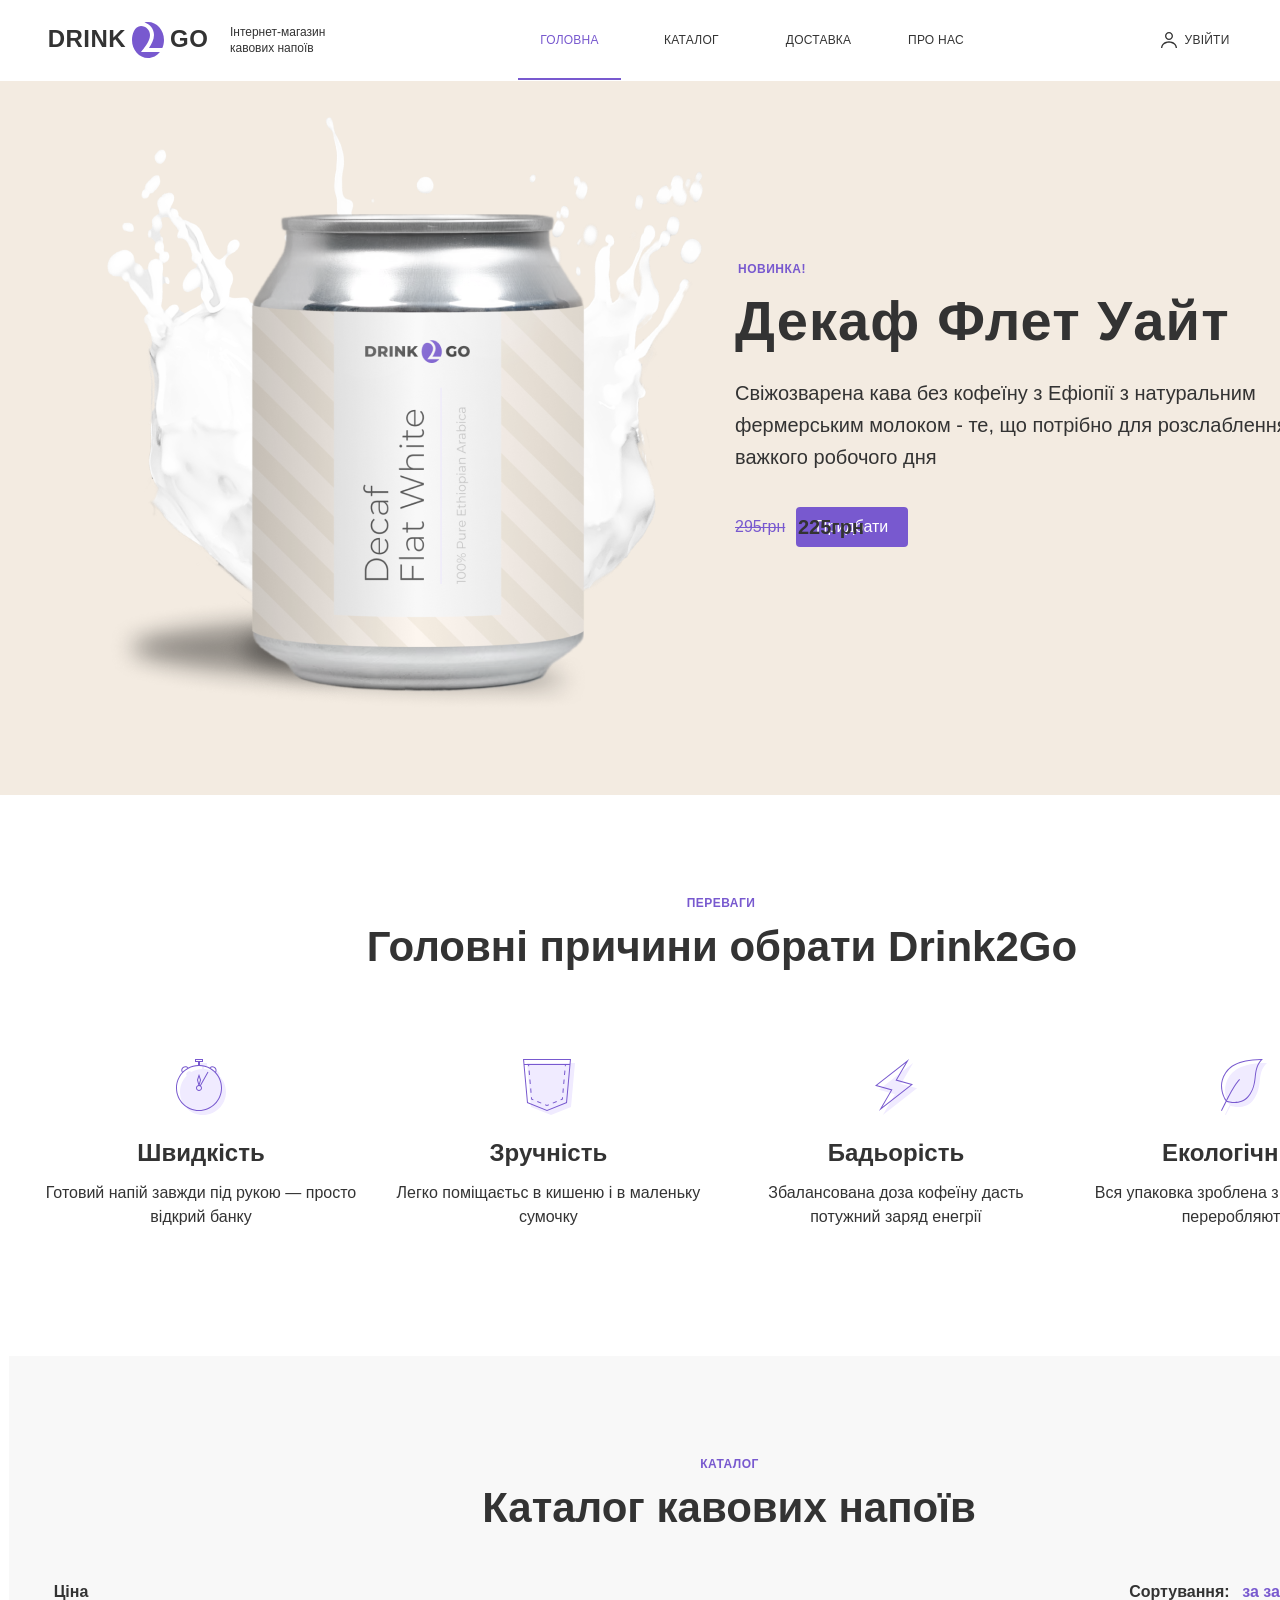
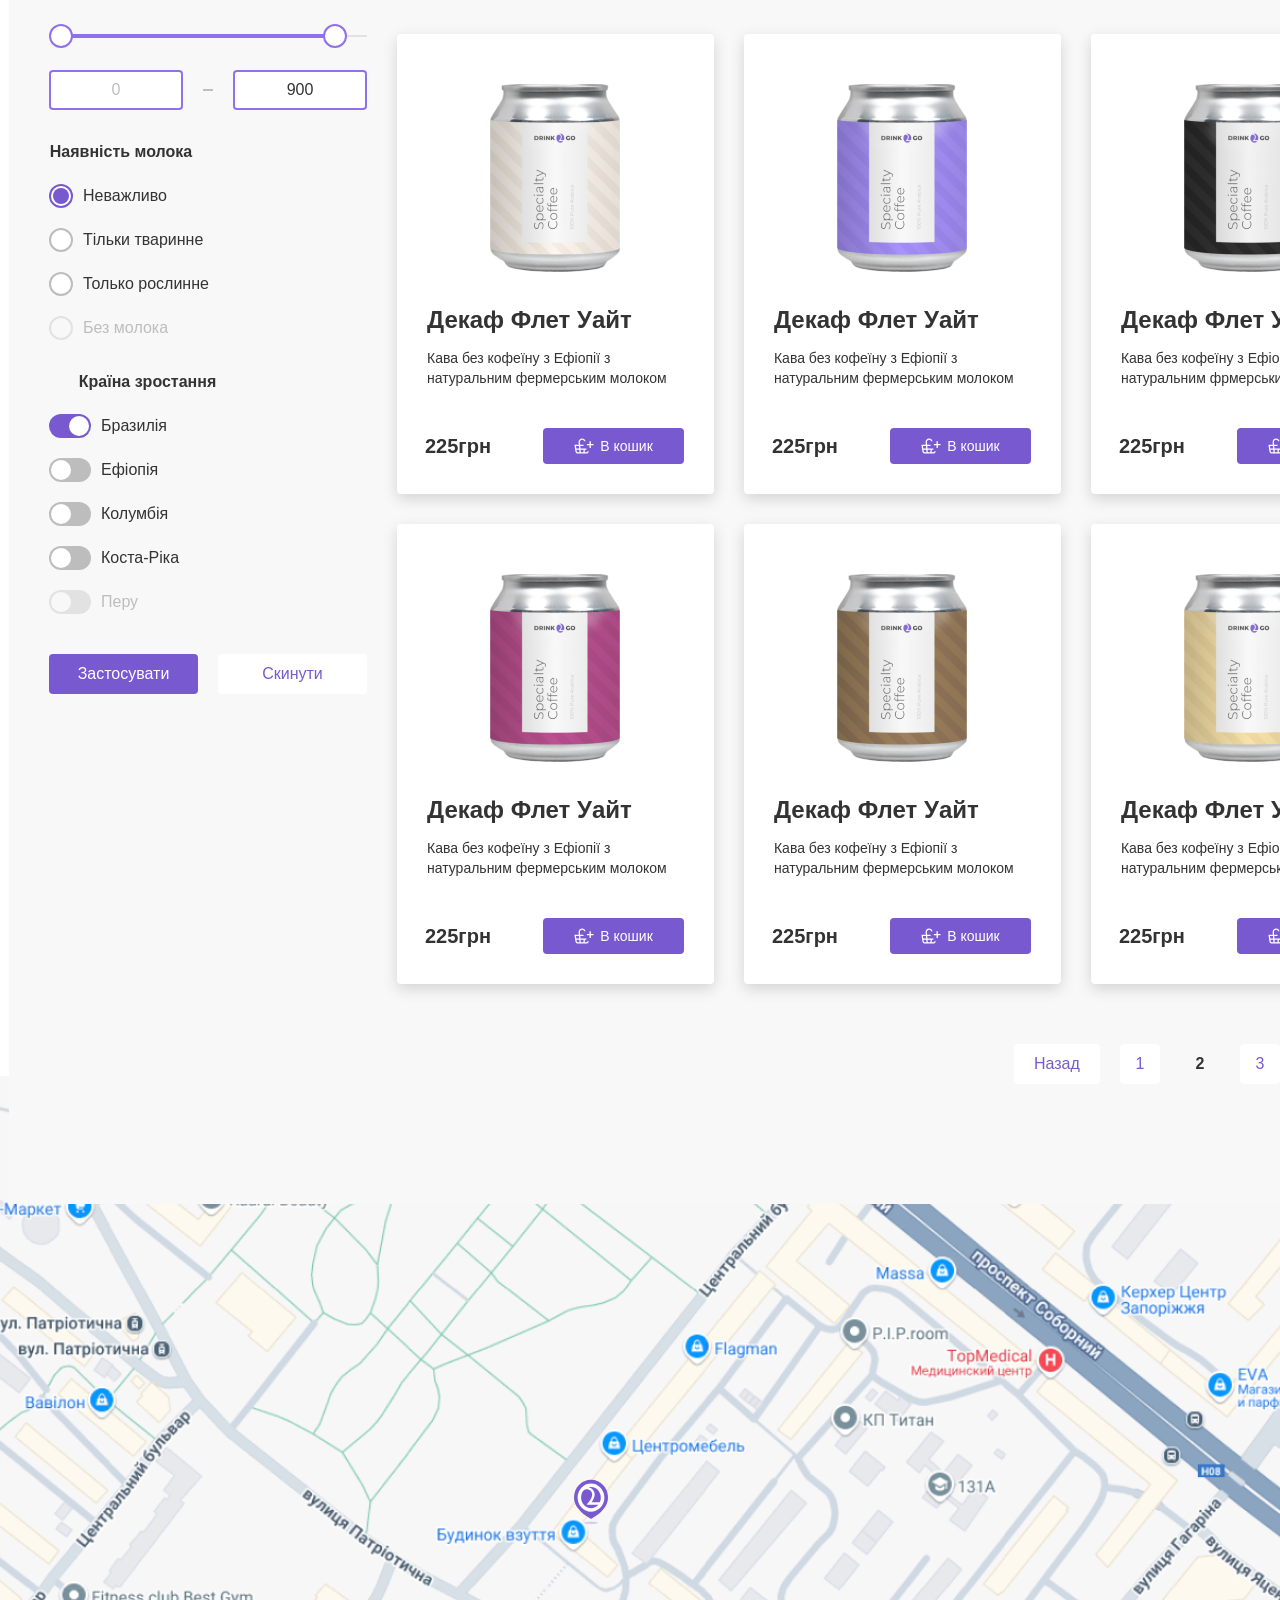
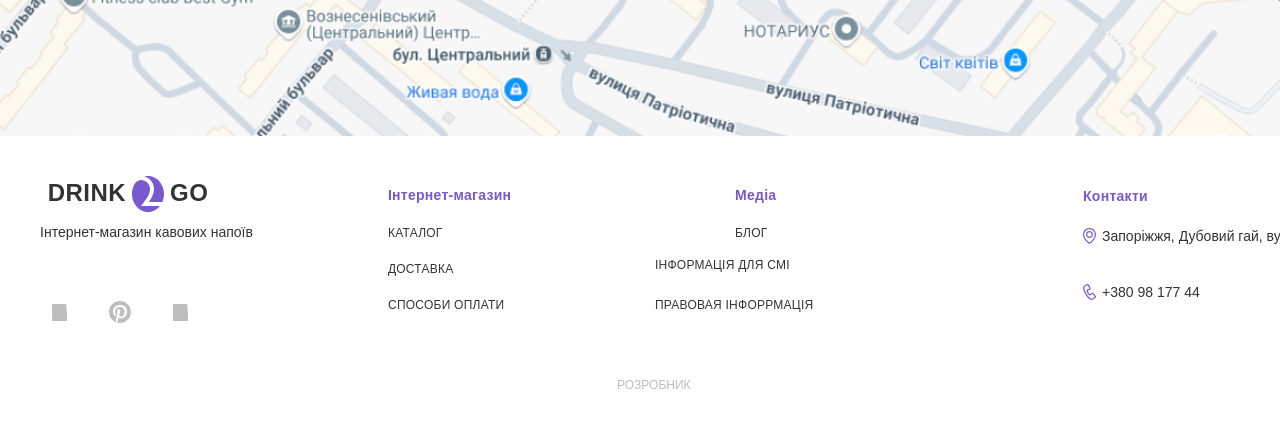
==== assets/index.html @ 8a7d4625 "innit commit" ====
<!DOCTYPE html>
<html lang="en">
  <head>
    <meta charset="UTF-8" />
    <meta http-equiv="X-UA-Compatible" content="IE=edge" />
    <meta name="viewport" content="width=device-width, initial-scale=1.0" />
    <meta name="description" content="Інтернет-магазин кавових напоїв Drink2Go: найкраща кава з доставкою по Україні." />
    <meta name="keywords" content="кава, інтернет-магазин, Drink2Go, напої, декаф, доставка кави" />
    <meta name="author" content="Drink2Go" />
    <title>Drink2Go – Інтернет-магазин кавових напоїв</title>
    <link rel="stylesheet" href="./css/style.css" />
    <script src="./js/index.js" defer></script>
  </head>
<body>
  <div class="desktop-1440-px">
    <div class="footer">
      <div class="div">РОЗРОБНИК</div>
      <div class="phone">
        <div class="_7-999-999-99-99">+380 98 177 44</div>
        <img class="icons-logo-phone" src="./img/icons-logo-phone0.svg" />
      </div>
      <div class="address">
        <div class="_5">Запоріжжя, Дубовий гай, вулиця Глісерна, 1 .</div>
        <img class="icons-logo-address" src="./img/icons-logo-address0.svg" />
      </div>
      <div class="text-heading-4">
        <div class="div2">Контакти</div>
      </div>
      <div class="navigation-footer-link">
        <div class="div3">Блог</div>
      </div>
      <div class="text-heading-42">
        <div class="div2">Медіа</div>
      </div>
      <div class="div4">
        <div class="div3">Каталог</div>
      </div>
      <div class="navigation-footer-link2">
        <div class="div3">Доставка</div>
      </div>
      <div class="navigation-footer-link3"></div>
      <div class="navigation-footer-link4"></div>
      <div class="text-heading-43">
        <div class="div2">Інтернет-магазин</div>
      </div>
      <div class="buttons-social">
        <div class="icons-logo-ok"></div>
      </div>
      <div class="buttons-social2">
        <img class="icons-logo-pinterest" src="./img/icons-logo-pinterest0.svg" />
      </div>
      <div class="buttons-social3">
        <div class="icons-logo-vk"></div>
      </div>
      <div class="div5">Інтернет-магазин кавових напоїв</div>
      <div class="icons-logo-logo-drink-2-go">
        <div class="go">go</div>
        <img class="_2" src="./img/_20.svg" />
        <div class="drink">Drink</div>
      </div>
    </div>
    <div class="map">
      <img class="map-bg" src="./img/map-bg0.png" />
      <img class="icons-logo-map-pin" src="./img/icons-logo-map-pin0.svg" />
    </div>
    <img class="image-1" src="./img/image-10.png" />
    <div class="slider">
      <div class="rectangle-20"></div>
      <div class="text-badge">
        <div class="div6">Новинка!</div>
      </div>
      <div class="text-slider-heading">
        <div class="div7">Декаф Флет Уайт</div>
      </div>
      <div class="text-slider-description">
        <div class="div8">
          Свіжозварена кава без кофеїну з Ефіопії з натуральним фермерським
          молоком - те, що потрібно для розслаблення після важкого робочого дня
        </div>
      </div>
      <div class="images-slider-image-flat-white">
        <img class="flat-white-img" src="./img/flat-white-img0.png" />
      </div>
    </div>
    <div class="buttons-slider-button">
      <div class="div9">Придбати</div>
    </div>
    <div class="text-price">
      <div class="_225">225грн</div>
    </div>
    <div class="text-slider-old-price">
      <div class="_295">295грн</div>
    </div>
    <div class="header">
      <div class="bg"></div>
      <div class="navigation-basket">
        <img class="union" src="./img/union0.svg" />
        <div class="div3">КОШИК</div>
      </div>
      <div class="navigation-account">
        <img class="user" src="./img/user0.svg" />
        <div class="div3">УВІЙТИ</div>
      </div>
      <div class="navigation-nav-links">
        <div class="div3">ПРО нас</div>
      </div>
      <div class="navigation-nav-links2">
        <div class="div3">Доставка</div>
      </div>
      <div class="navigation-nav-links3">
        <div class="div3">Каталог</div>
      </div>
      <div class="navigation-nav-links4">
        <div class="div10">ГОЛОВНА</div>
        <div class="rectangle-130"></div>
      </div>
      <div class="div11">
        Інтернет-магазин
        <br />
        кавових напоїв
      </div>
      <div class="icons-logo-logo-drink-2-go2">
        <div class="go">go</div>
        <img class="_22" src="./img/_21.svg" />
        <div class="drink">Drink</div>
      </div>
    </div>
    <div class="catalog">
      <div class="bg2"></div>
      <div class="filter-sort-pagination">
        <div class="buttons-secondary-button">
          <div class="div12">Назад</div>
        </div>
        <div class="buttons-page-button">
          <div class="_1">1</div>
        </div>
        <div class="buttons-page-button2">
          <div class="_23">2</div>
        </div>
        <div class="buttons-page-button">
          <div class="_3">3</div>
        </div>
        <div class="buttons-secondary-button">
          <div class="div12">Вперед</div>
        </div>
      </div>
      <div class="cards-list">
        <div class="card">
          <div class="card-bg"></div>
          <div class="text-price2">
            <div class="_225">225грн</div>
          </div>
          <div class="buttons-add-to-cart-button">
            <img class="union2" src="./img/union1.svg" />
            <div class="div13">В кошик</div>
          </div>
          <div class="div14">
            Кава без кофеїну з Ефіопії з натуральним фермерським молоком
          </div>
          <div class="text-heading-3">
            <div class="div15">Декаф Флет Уайт</div>
          </div>
          <div class="images-item-photo">
            <img class="coffee-can-6" src="./img/coffee-can-60.png" />
          </div>
        </div>
        <div class="card2">
          <div class="card-bg"></div>
          <div class="text-price2">
            <div class="_225">225грн</div>
          </div>
          <div class="buttons-add-to-cart-button">
            <img class="union3" src="./img/union2.svg" />
            <div class="div13">В кошик</div>
          </div>
          <div class="div14">
            Кава без кофеїну з Ефіопії з натуральним фермерським молоком
          </div>
          <div class="text-heading-3">
            <div class="div15">Декаф Флет Уайт</div>
          </div>
          <div class="images-item-photo">
            <img class="coffee-can-5" src="./img/coffee-can-50.png" />
          </div>
        </div>
        <div class="card3">
          <div class="card-bg"></div>
          <div class="text-price2">
            <div class="_225">225грн</div>
          </div>
          <div class="buttons-add-to-cart-button">
            <img class="union4" src="./img/union3.svg" />
            <div class="div13">В кошик</div>
          </div>
          <div class="div14">
            Кава без кофеїну з Ефіопії з натуральним фермерським молоком
          </div>
          <div class="text-heading-3">
            <div class="div15">Декаф Флет Уайт</div>
          </div>
          <div class="images-item-photo">
            <img class="coffee-can-4" src="./img/coffee-can-40.png" />
          </div>
        </div>
        <div class="card4">
          <div class="card-bg"></div>
          <div class="text-price2">
            <div class="_225">225грн</div>
          </div>
          <div class="buttons-add-to-cart-button">
            <img class="union5" src="./img/union4.svg" />
            <div class="div13">В кошик</div>
          </div>
          <div class="div14">
            Кава без кофеїну з Ефіопії з натуральним фрмерським молоком
          </div>
          <div class="text-heading-3">
            <div class="div15">Декаф Флет Уайт</div>
          </div>
          <div class="images-item-photo">
            <img class="coffee-can-3" src="./img/coffee-can-30.png" />
          </div>
        </div>
        <div class="card5">
          <div class="card-bg"></div>
          <div class="text-price2">
            <div class="_225">225грн</div>
          </div>
          <div class="buttons-add-to-cart-button">
            <img class="union6" src="./img/union5.svg" />
            <div class="div13">В кошик</div>
          </div>
          <div class="div14">
            Кава без кофеїну з Ефіопії з натуральним фермерським молоком
          </div>
          <div class="text-heading-3">
            <div class="div15">Декаф Флет Уайт</div>
          </div>
          <div class="images-item-photo">
            <img class="coffee-can-2" src="./img/coffee-can-20.png" />
          </div>
        </div>
        <div class="card6">
          <div class="card-bg"></div>
          <div class="text-price2">
            <div class="_225">225грн</div>
          </div>
          <div class="buttons-add-to-cart-button">
            <img class="union7" src="./img/union6.svg" />
            <div class="div13">В кошик</div>
          </div>
          <div class="div14">
            Кава без кофеїну з Ефіопії з натуральним фермерським молоком
          </div>
          <div class="text-heading-3">
            <div class="div15">Декаф Флет Уайт</div>
          </div>
          <div class="images-item-photo">
            <img class="coffee-can-1" src="./img/coffee-can-10.png" />
          </div>
        </div>
      </div>
      <div class="filter-sort-sorting">
        <div class="div16">за замовчуванням</div>
        <img class="frame-94" src="./img/frame-940.svg" />
      </div>
      <div class="text-label">
        <div class="div17">Сортування:</div>
      </div>
      <div class="text-heading-2">
        <div class="div18">Каталог кавових напоїв</div>
      </div>
      <div class="text-badge2">
        <div class="div6">Каталог</div>
      </div>
      <div class="filter">
        <div class="buttons">
          <div class="buttons-filter-button">
            <div class="div9">Застосувати</div>
          </div>
          <div class="buttons-secondary-button2">
            <div class="div12">Скинути</div>
          </div>
        </div>
        <div class="filter-sort-checkbox">
          <div class="toggle">
            <div class="rectangle-96"></div>
            <div class="ellipse-17"></div>
          </div>
          <div class="div19">Перу</div>
        </div>
        <div class="filter-sort-checkbox2">
          <div class="toggle">
            <div class="rectangle-962"></div>
            <div class="ellipse-172"></div>
          </div>
          <div class="div20">Коста-Ріка</div>
        </div>
        <div class="filter-sort-checkbox3">
          <div class="toggle">
            <div class="rectangle-962"></div>
            <div class="ellipse-172"></div>
          </div>
          <div class="div20">Колумбія</div>
        </div>
        <div class="filter-sort-checkbox4">
          <div class="toggle">
            <div class="rectangle-962"></div>
            <div class="ellipse-172"></div>
          </div>
          <div class="div20">Ефіопія</div>
        </div>
        <div class="filter-sort-checkbox5">
          <div class="toggle">
            <div class="rectangle-963"></div>
            <div class="ellipse-173"></div>
          </div>
          <div class="div20">Бразилія</div>
        </div>
        <div class="text-label2">
          <div class="div17">Країна зростання</div>
        </div>
        <div class="filter-sort-radio">
          <div class="radio">
            <div class="ellipse-15"></div>
          </div>
          <div class="div19">Без молока</div>
        </div>
        <div class="filter-sort-radio2">
          <div class="radio">
            <div class="ellipse-152"></div>
          </div>
          <div class="div20">Только рослинне</div>
        </div>
        <div class="filter-sort-radio3">
          <div class="radio">
            <div class="ellipse-152"></div>
          </div>
          <div class="div20">Тільки тваринне</div>
        </div>
        <div class="filter-sort-radio4">
          <div class="radio">
            <div class="ellipse-153"></div>
            <div class="ellipse-16"></div>
          </div>
          <div class="div20">Неважливо</div>
        </div>
        <div class="text-label3">
          <div class="div17">Наявність молока</div>
        </div>
        <div class="filter-sort-input">
          <div class="_123">900</div>
        </div>
        <img class="vector-10-stroke" src="./img/vector-10-stroke0.svg" />
        <div class="filter-sort-input2">
          <div class="_0">0</div>
        </div>
        <div class="filter-sort-range">
          <div class="rectangle-89"></div>
          <div class="rectangle-88"></div>
          <div class="ellipse-13"></div>
          <div class="ellipse-14"></div>
        </div>
        <div class="text-label4">
          <div class="div17">Ціна</div>
        </div>
      </div>
    </div>
    <div class="features">
      <div class="bg3"></div>
      <div class="div21">
        Вся упаковка зроблена з матеріалів, що переробляються
      </div>
      <div class="text-heading-32">
        <div class="div22">Екологічність</div>
      </div>
      <div class="icons-logo-features-icon">
        <img class="icon" src="./img/icon0.svg" />
      </div>
      <div class="div23">
        Збалансована доза кофеїну дасть потужний заряд енегрії
      </div>
      <div class="text-heading-33">
        <div class="div22">Бадьорість</div>
      </div>
      <div class="icons-logo-features-icon2">
        <img class="icon2" src="./img/icon1.svg" />
      </div>
      <div class="div24">Легко поміщаєтьс в кишеню і в маленьку сумочку</div>
      <div class="text-heading-34">
        <div class="div22">Зручність</div>
      </div>
      <div class="icons-logo-features-icon3">
        <img class="icon3" src="./img/icon2.svg" />
      </div>
      <div class="div25">
        Готовий напій завжди під рукою — просто відкрий банку
      </div>
      <div class="text-heading-35">
        <div class="div22">Швидкість</div>
      </div>
      <div class="icons-logo-features-icon4">
        <img class="icon4" src="./img/icon3.svg" />
      </div>
      <div class="text-heading-22">
        <div class="drink-2-go">Головні причини обрати Drink2Go</div>
      </div>
      <div class="text-badge3">
        <div class="div26">ПЕРЕВАГИ</div>
      </div>
    </div>
    <img class="icons-logo-map-pin2" src="./img/icons-logo-map-pin1.svg" />
    <img class="vector-1" src="./img/vector-10.svg" />
    <img class="vector-2" src="./img/vector-20.svg" />
    <div class="div27">СпособИ оплатИ</div>
    <div class="navigation-footer-link5">
      <div class="div3">Правовая ІНФОРРМАЦІЯ</div>
    </div>
    <div class="navigation-footer-link6">
      <div class="div3">Інформація для СМІ</div>
    </div>
  </div>
  
</body>
</html>
---- assets/css/style.css ----
a,
   button,
   input,
   select,
   h1,
   h2,
   h3,
   h4,
   h5,
   * {
       box-sizing: border-box;
       margin: 0;
       padding: 0;
       border: none;
       text-decoration: none;
       background: none;
   
       -webkit-font-smoothing: antialiased;
   }
   
   menu, ol, ul {
       list-style-type: none;
       margin: 0;
       padding: 0;
   }



.desktop-1440-px,
.desktop-1440-px * {
  box-sizing: border-box;
}
.desktop-1440-px {
  background: var(--base-white, #ffffff);
  height: 3633px;
  position: relative;
  overflow: hidden;
}
.footer {
  background: var(--base-white, #ffffff);
  width: 1440px;
  height: 297px;
  position: absolute;
  left: 0px;
  top: 3336px;
}
.developed-by {
  position: absolute;
  inset: 0;
}
.div {
  color: var(--base-grey, #bdbdbd);
  text-align: left;
  font-family: "Montserrat-Regular", sans-serif;
  font-size: 12px;
  line-height: 16px;
  font-weight: 400;
  position: absolute;
  right: 51.46%;
  left: 42.85%;
  width: 5.69%;
  bottom: 13.47%;
  top: 81.14%;
  height: 5.39%;
}
.contacts {
  position: absolute;
  inset: 0;
}
.phone {
  width: 317px;
  height: 20px;
  position: static;
}
._7-999-999-99-99 {
  color: var(--base-black, #333333);
  text-align: left;
  font-family: var(--small-text-font-family, "Montserrat-Regular", sans-serif);
  font-size: var(--small-text-font-size, 14px);
  line-height: var(--small-text-line-height, 20px);
  font-weight: var(--small-text-font-weight, 400);
  position: absolute;
  right: 2.78%;
  left: 76.53%;
  width: 20.69%;
  bottom: 44.11%;
  top: 49.16%;
  height: 6.73%;
}
.icons-logo-phone {
  width: 0.9%;
  height: 5.39%;
  position: absolute;
  right: 23.89%;
  left: 75.21%;
  bottom: 44.78%;
  top: 49.83%;
  overflow: visible;
}
.address {
  width: 317px;
  height: 40px;
  position: static;
}
._5 {
  color: var(--base-black, #333333);
  text-align: left;
  font-family: var(--small-text-font-family, "Montserrat-Regular", sans-serif);
  font-size: var(--small-text-font-size, 14px);
  line-height: var(--small-text-line-height, 20px);
  font-weight: var(--small-text-font-weight, 400);
  position: absolute;
  right: 2.78%;
  left: 76.53%;
  width: 20.69%;
  bottom: 56.23%;
  top: 30.3%;
  height: 13.47%;
}
.icons-logo-address {
  width: 0.9%;
  height: 5.39%;
  position: absolute;
  right: 23.89%;
  left: 75.21%;
  bottom: 63.64%;
  top: 30.98%;
  overflow: visible;
}
.text-heading-4 {
  display: flex;
  flex-direction: row;
  gap: 10px;
  align-items: flex-start;
  justify-content: flex-start;
  width: 22.01%;
  height: 6.73%;
  position: absolute;
  right: 2.78%;
  left: 75.21%;
  bottom: 76.43%;
  top: 16.84%;
}
.div2 {
  color: var(--base-primary, #7859cf);
  text-align: left;
  font-family: var(--heading4-font-family, "Montserrat-Bold", sans-serif);
  font-size: var(--heading4-font-size, 14px);
  line-height: var(--heading4-line-height, 20px);
  letter-spacing: var(--heading4-letter-spacing, 0.02em);
  font-weight: var(--heading4-font-weight, 700);
  position: relative;
}
.media-links {
  position: absolute;
  inset: 0;
}
.navigation-footer-link {
  padding: 8px 0px 8px 0px;
  display: flex;
  flex-direction: row;
  gap: 10px;
  align-items: flex-start;
  justify-content: flex-start;
  width: 2.5%;
  height: 10.77%;
  position: absolute;
  right: 46.46%;
  left: 51.04%;
  bottom: 61.95%;
  top: 27.27%;
}
.div3 {
  color: var(--base-black, #333333);
  text-align: left;
  font-family: "Montserrat-Medium", sans-serif;
  font-size: 12px;
  line-height: 16px;
  letter-spacing: 0.02em;
  font-weight: 500;
  text-transform: uppercase;
  position: relative;
}
.text-heading-42 {
  display: flex;
  flex-direction: row;
  gap: 10px;
  align-items: flex-start;
  justify-content: flex-start;
  width: 22.08%;
  height: 6.73%;
  position: absolute;
  right: 26.88%;
  left: 51.04%;
  bottom: 76.77%;
  top: 16.5%;
}
.e-shop-links {
  position: absolute;
  inset: 0;
}
.div4 {
  padding: 8px 0px 8px 0px;
  display: flex;
  flex-direction: row;
  gap: 10px;
  align-items: flex-start;
  justify-content: flex-start;
  width: 4.24%;
  height: 10.77%;
  position: absolute;
  right: 68.82%;
  left: 26.94%;
  bottom: 61.95%;
  top: 27.27%;
}
.navigation-footer-link2 {
  padding: 8px 0px 8px 0px;
  display: flex;
  flex-direction: row;
  gap: 10px;
  align-items: flex-start;
  justify-content: flex-start;
  width: 5.07%;
  height: 10.77%;
  position: absolute;
  right: 67.99%;
  left: 26.94%;
  bottom: 49.83%;
  top: 39.39%;
}
.navigation-footer-link3 {
  padding: 8px 0px 8px 0px;
  display: flex;
  flex-direction: row;
  gap: 10px;
  align-items: flex-start;
  justify-content: flex-start;
  width: 9.17%;
  height: 10.77%;
  position: absolute;
  right: 63.89%;
  left: 26.94%;
  bottom: 37.71%;
  top: 51.52%;
}
.navigation-footer-link4 {
  padding: 8px 0px 8px 0px;
  display: flex;
  flex-direction: row;
  gap: 10px;
  align-items: flex-start;
  justify-content: flex-start;
  width: 2.92%;
  height: 10.77%;
  position: absolute;
  right: 70.14%;
  left: 26.94%;
  bottom: 25.59%;
  top: 63.64%;
}
.text-heading-43 {
  display: flex;
  flex-direction: row;
  gap: 10px;
  align-items: flex-start;
  justify-content: flex-start;
  width: 22.01%;
  height: 6.73%;
  position: absolute;
  right: 51.04%;
  left: 26.94%;
  bottom: 76.77%;
  top: 16.5%;
}
.social {
  position: absolute;
  inset: 0;
}
.buttons-social {
  border-radius: 4px;
  padding: 10px;
  display: flex;
  flex-direction: row;
  gap: 10px;
  align-items: flex-start;
  justify-content: flex-start;
  width: 2.78%;
  height: 13.47%;
  position: absolute;
  right: 86.11%;
  left: 11.11%;
  bottom: 34.01%;
  top: 52.53%;
}
.icons-logo-ok {
  flex-shrink: 0;
  width: 20px;
  height: 20px;
  position: relative;
}
.buttons-social2 {
  border-radius: 4px;
  padding: 9px;
  display: flex;
  flex-direction: row;
  gap: 10px;
  align-items: flex-start;
  justify-content: flex-start;
  width: 2.78%;
  height: 13.47%;
  position: absolute;
  right: 90.28%;
  left: 6.94%;
  bottom: 34.01%;
  top: 52.53%;
}
.icons-logo-pinterest {
  flex-shrink: 0;
  width: 22px;
  height: 22px;
  position: relative;
  overflow: visible;
}
.buttons-social3 {
  border-radius: 4px;
  padding: 10px;
  display: flex;
  flex-direction: row;
  gap: 10px;
  align-items: flex-start;
  justify-content: flex-start;
  width: 2.78%;
  height: 13.47%;
  position: absolute;
  right: 94.44%;
  left: 2.78%;
  bottom: 34.01%;
  top: 52.53%;
}
.icons-logo-vk {
  flex-shrink: 0;
  width: 20px;
  height: 20px;
  position: relative;
}
.div5 {
  color: var(--base-black, #333333);
  text-align: left;
  font-family: var(--small-text-font-family, "Montserrat-Regular", sans-serif);
  font-size: var(--small-text-font-size, 14px);
  line-height: var(--small-text-line-height, 20px);
  font-weight: var(--small-text-font-weight, 400);
  position: absolute;
  right: 75.14%;
  left: 2.78%;
  width: 22.08%;
  bottom: 64.31%;
  top: 28.96%;
  height: 6.73%;
}
.icons-logo-logo-drink-2-go {
  width: 11.81%;
  height: 12.12%;
  position: absolute;
  right: 85.42%;
  left: 2.78%;
  bottom: 74.41%;
  top: 13.47%;
}
.go {
  color: var(--base-black, #333333);
  text-align: left;
  font-family: "Montserrat-ExtraBold", sans-serif;
  font-size: 24px;
  line-height: 24px;
  letter-spacing: 0.02em;
  font-weight: 800;
  text-transform: uppercase;
  position: absolute;
  right: 0%;
  left: 76.47%;
  width: 23.53%;
  bottom: 19.44%;
  top: 13.89%;
  height: 66.67%;
}
._2 {
  width: 18.82%;
  height: 100%;
  position: absolute;
  right: 27.06%;
  left: 54.12%;
  bottom: 0%;
  top: 0%;
  overflow: visible;
}
.drink {
  color: var(--base-black, #333333);
  text-align: right;
  font-family: "Montserrat-ExtraBold", sans-serif;
  font-size: 24px;
  line-height: 24px;
  letter-spacing: 0.02em;
  font-weight: 800;
  text-transform: uppercase;
  position: absolute;
  right: 49.41%;
  left: 0%;
  width: 50.59%;
  bottom: 19.44%;
  top: 13.89%;
  height: 66.67%;
}
.map {
  width: 1440px;
  height: 540px;
  position: absolute;
  left: 0px;
  top: 2796px;
}
.map-bg {
  width: 100%;
  height: 100%;
  position: absolute;
  right: 0%;
  left: 0%;
  bottom: 0%;
  top: 0%;
  object-fit: cover;
}
.icons-logo-map-pin {
  width: 2.64%;
  height: 9.26%;
  position: absolute;
  right: 47.64%;
  left: 49.72%;
  bottom: 45.37%;
  top: 45.37%;
  overflow: visible;
}
.image-1 {
  width: 1442px;
  height: 660px;
  position: absolute;
  left: -1px;
  top: 2676px;
  object-fit: cover;
  aspect-ratio: 1442/660;
}
.slider {
  width: 1440px;
  height: 714px;
  position: absolute;
  left: 0px;
  top: 81px;
}
.rectangle-20 {
  background: var(--bg-flat-white, #f3ebe1);
  width: 100%;
  height: 100%;
  position: absolute;
  right: 0%;
  left: 0%;
  bottom: 0%;
  top: 0%;
}
.text-badge {
  display: flex;
  flex-direction: row;
  gap: 10px;
  align-items: center;
  justify-content: center;
  width: 5.14%;
  height: 2.24%;
  position: absolute;
  right: 43.82%;
  left: 51.04%;
  bottom: 72.55%;
  top: 25.21%;
}
.div6 {
  color: var(--base-primary, #7859cf);
  text-align: left;
  font-family: var(--badge-font-family, "Montserrat-Bold", sans-serif);
  font-size: var(--badge-font-size, 12px);
  line-height: var(--badge-line-height, 16px);
  letter-spacing: var(--badge-letter-spacing, 0.04em);
  font-weight: var(--badge-font-weight, 700);
  text-transform: uppercase;
  position: relative;
}
.text-slider-heading {
  display: flex;
  flex-direction: row;
  gap: 10px;
  align-items: flex-start;
  justify-content: flex-start;
  width: 43.4%;
  height: 11.2%;
  position: absolute;
  right: 5.56%;
  left: 51.04%;
  bottom: 60.78%;
  top: 28.01%;
}
.div7 {
  color: var(--base-black, #333333);
  text-align: left;
  font-family: "Montserrat-Bold", sans-serif;
  font-size: 56px;
  line-height: 80px;
  letter-spacing: 0.02em;
  font-weight: 700;
  position: relative;
  width: 625px;
}
.text-slider-description {
  display: flex;
  flex-direction: row;
  gap: 10px;
  align-items: flex-start;
  justify-content: flex-start;
  width: 625px;
  position: absolute;
  left: 735px;
  top: 296px;
}
.div8 {
  color: var(--base-black, #333333);
  text-align: left;
  font-family: var(
    --slider-description-desktopandtablet-font-family,
    "Montserrat-Regular",
    sans-serif
  );
  font-size: var(--slider-description-desktopandtablet-font-size, 20px);
  line-height: var(--slider-description-desktopandtablet-line-height, 32px);
  font-weight: var(--slider-description-desktopandtablet-font-weight, 400);
  position: relative;
  width: 625px;
}
.images-slider-image-flat-white {
  width: 600px;
  height: 600px;
  position: absolute;
  left: 105px;
  top: 30px;
}
.flat-white-img {
  width: 100%;
  height: 100%;
  position: absolute;
  right: 0%;
  left: 0%;
  bottom: 0%;
  top: 0%;
  object-fit: cover;
}
.buy {
  position: absolute;
  inset: 0;
}
.buttons-slider-button {
  background: var(--base-primary, #7859cf);
  border-radius: 4px;
  padding: 8px 20px 8px 20px;
  display: flex;
  flex-direction: row;
  gap: 10px;
  align-items: flex-start;
  justify-content: flex-start;
  position: absolute;
  left: calc(50% - -156px);
  top: calc(50% - 1309.5px);
}
.div9 {
  color: var(--base-white, #ffffff);
  text-align: center;
  font-family: "Montserrat-Regular", sans-serif;
  font-size: 16px;
  line-height: 24px;
  font-weight: 400;
  position: relative;
}
.text-price {
  display: flex;
  flex-direction: row;
  gap: 10px;
  align-items: flex-start;
  justify-content: flex-start;
  position: absolute;
  left: 798px;
  top: 511px;
}
._225 {
  color: var(--base-black, #333333);
  text-align: left;
  font-family: var(--price-font-family, "Montserrat-SemiBold", sans-serif);
  font-size: var(--price-font-size, 20px);
  line-height: var(--price-line-height, 32px);
  font-weight: var(--price-font-weight, 600);
  position: relative;
}
.text-slider-old-price {
  display: flex;
  flex-direction: row;
  gap: 10px;
  align-items: flex-start;
  justify-content: flex-start;
  position: absolute;
  left: 735px;
  top: 511px;
}
._295 {
  color: var(--base-primary, #7859cf);
  text-align: left;
  font-family: var(
    --slider-old-price-font-family,
    "Montserrat-Regular",
    sans-serif
  );
  font-size: var(--slider-old-price-font-size, 16px);
  line-height: var(--slider-old-price-line-height, 32px);
  font-weight: var(--slider-old-price-font-weight, 400);
  text-decoration: line-through;
  position: relative;
}
.header {
  width: 1440px;
  height: 80px;
  position: absolute;
  left: 0px;
  top: 0px;
}
.bg {
  background: var(--base-white, #ffffff);
  width: 100%;
  height: 100%;
  position: absolute;
  right: 0%;
  left: 0%;
  bottom: -100%;
  top: 100%;
  transform-origin: 0 0;
  transform: rotate(0deg) scale(1, -1);
}
.navigation-basket {
  background: var(--base-white, #ffffff);
  padding: 32px 20px 32px 20px;
  display: flex;
  flex-direction: row;
  gap: 8px;
  align-items: center;
  justify-content: center;
  width: 7.99%;
  height: 100%;
  position: absolute;
  right: 3.26%;
  left: 88.75%;
  bottom: 0%;
  top: 0%;
}
.union {
  flex-shrink: 0;
  width: 16px;
  height: 16px;
  position: relative;
  overflow: visible;
}
.navigation-account {
  background: var(--base-white, #ffffff);
  padding: 32px 20px 32px 20px;
  display: flex;
  flex-direction: row;
  gap: 8px;
  align-items: center;
  justify-content: center;
  width: 7.92%;
  height: 100%;
  position: absolute;
  right: 13.06%;
  left: 79.03%;
  bottom: 0%;
  top: 0%;
}
.user {
  flex-shrink: 0;
  width: 16px;
  height: 16px;
  position: relative;
  overflow: visible;
}
.navigation-nav-links {
  background: var(--base-white, #ffffff);
  padding: 32px 20px 32px 20px;
  display: flex;
  flex-direction: column;
  gap: 10px;
  align-items: center;
  justify-content: center;
  width: 7.01%;
  height: 100%;
  position: absolute;
  right: 31.49%;
  left: 61.49%;
  bottom: 0%;
  top: 0%;
}
.navigation-nav-links2 {
  background: var(--base-white, #ffffff);
  padding: 32px 20px 32px 20px;
  display: flex;
  flex-direction: column;
  gap: 10px;
  align-items: center;
  justify-content: center;
  width: 7.85%;
  height: 100%;
  position: absolute;
  right: 39.24%;
  left: 52.92%;
  bottom: 0%;
  top: 0%;
}
.navigation-nav-links3 {
  background: var(--base-white, #ffffff);
  padding: 32px 20px 32px 20px;
  display: flex;
  flex-direction: column;
  gap: 10px;
  align-items: center;
  justify-content: center;
  width: 7.01%;
  height: 100%;
  position: absolute;
  right: 48.47%;
  left: 44.51%;
  bottom: 0%;
  top: 0%;
}
.navigation-nav-links4 {
  background: var(--base-white, #ffffff);
  padding: 32px 0px 0px 0px;
  display: flex;
  flex-direction: column;
  gap: 30px;
  align-items: center;
  justify-content: center;
  width: 7.15%;
  height: 100%;
  position: absolute;
  right: 56.88%;
  left: 35.97%;
  bottom: 0%;
  top: 0%;
}
.div10 {
  color: var(--base-primary, #7859cf);
  text-align: left;
  font-family: "Montserrat-Medium", sans-serif;
  font-size: 12px;
  line-height: 16px;
  letter-spacing: 0.02em;
  font-weight: 500;
  text-transform: uppercase;
  position: relative;
}
.rectangle-130 {
  background: var(--base-primary, #7859cf);
  flex-shrink: 0;
  width: 103px;
  height: 2px;
  position: relative;
}
.div11 {
  color: var(--base-black, #333333);
  text-align: left;
  font-family: "Montserrat-Regular", sans-serif;
  font-size: 12px;
  line-height: 16px;
  font-weight: 400;
  position: absolute;
  right: 76.39%;
  left: 15.97%;
  width: 7.64%;
  bottom: 30%;
  top: 30%;
  height: 40%;
}
.icons-logo-logo-drink-2-go2 {
  width: 11.81%;
  height: 45%;
  position: absolute;
  right: 85.42%;
  left: 2.78%;
  bottom: 27.5%;
  top: 27.5%;
}
._22 {
  width: 18.82%;
  height: 100%;
  position: absolute;
  right: 27.06%;
  left: 54.12%;
  bottom: 0%;
  top: 0%;
  overflow: visible;
}
.catalog {
  width: 1440px;
  height: 1448px;
  position: absolute;
  left: 9px;
  top: 1356px;
}
.bg2 {
  background: #f8f8f8;
  width: 100%;
  height: 100%;
  position: absolute;
  right: 0%;
  left: 0%;
  bottom: 0%;
  top: 0%;
}
.filter-sort-pagination {
  display: flex;
  flex-direction: row;
  gap: 20px;
  align-items: flex-start;
  justify-content: flex-start;
  position: absolute;
  left: 1005px;
  top: 1288px;
}
.buttons-secondary-button {
  background: var(--base-white, #ffffff);
  border-radius: 4px;
  padding: 8px 20px 8px 20px;
  display: flex;
  flex-direction: row;
  gap: 10px;
  align-items: center;
  justify-content: center;
  flex-shrink: 0;
  position: relative;
}
.div12 {
  color: var(--base-primary, #7859cf);
  text-align: center;
  font-family: "Montserrat-Regular", sans-serif;
  font-size: 16px;
  line-height: 24px;
  font-weight: 400;
  position: relative;
}
.buttons-page-button {
  background: var(--base-white, #ffffff);
  border-radius: 4px;
  padding: 8px;
  display: flex;
  flex-direction: column;
  gap: 10px;
  align-items: flex-start;
  justify-content: flex-start;
  flex-shrink: 0;
  width: 40px;
  position: relative;
}
._1 {
  color: var(--base-primary, #7859cf);
  text-align: center;
  font-family: "Montserrat-Regular", sans-serif;
  font-size: 16px;
  line-height: 24px;
  font-weight: 400;
  position: relative;
  width: 24px;
}
.buttons-page-button2 {
  border-radius: 4px;
  padding: 8px;
  display: flex;
  flex-direction: column;
  gap: 10px;
  align-items: flex-start;
  justify-content: flex-start;
  flex-shrink: 0;
  width: 40px;
  position: relative;
}
._23 {
  color: var(--base-black, #333333);
  text-align: center;
  font-family: "Montserrat-SemiBold", sans-serif;
  font-size: 16px;
  line-height: 24px;
  font-weight: 600;
  position: relative;
  width: 24px;
}
._3 {
  color: var(--base-primary, #7859cf);
  text-align: center;
  font-family: "Montserrat-Regular", sans-serif;
  font-size: 16px;
  line-height: 24px;
  font-weight: 400;
  position: relative;
  width: 24px;
}
.cards-list {
  width: 1011px;
  height: 950px;
  position: absolute;
  left: 388px;
  top: 278px;
}
.card {
  width: 31.36%;
  height: 48.42%;
  position: absolute;
  right: 0%;
  left: 68.64%;
  bottom: 0%;
  top: 51.58%;
}
.card-bg {
  background: #ffffff;
  border-radius: 4px;
  width: 100%;
  height: 100%;
  position: absolute;
  right: 0%;
  left: 0%;
  bottom: 0%;
  top: 0%;
  box-shadow: 0px 5px 15px 0px rgba(0, 0, 0, 0.15);
}
.text-price2 {
  display: flex;
  flex-direction: row;
  gap: 10px;
  align-items: flex-start;
  justify-content: flex-start;
  width: 16.09%;
  height: 6.96%;
  position: absolute;
  right: 75.08%;
  left: 8.83%;
  bottom: 6.96%;
  top: 86.09%;
}
.buttons-add-to-cart-button {
  background: var(--base-primary, #7859cf);
  border-radius: 4px;
  padding: 8px 20px 8px 20px;
  display: flex;
  flex-direction: row;
  gap: 6px;
  align-items: center;
  justify-content: center;
  width: 44.48%;
  height: 7.83%;
  position: absolute;
  right: 9.46%;
  left: 46.06%;
  bottom: 6.52%;
  top: 85.65%;
}
.union2 {
  flex-shrink: 0;
  width: 20px;
  height: 16px;
  position: relative;
  overflow: visible;
}
.div13 {
  color: var(--base-white, #ffffff);
  text-align: left;
  font-family: "Montserrat-Regular", sans-serif;
  font-size: 14px;
  line-height: 20px;
  font-weight: 400;
  position: relative;
  display: flex;
  align-items: center;
  justify-content: flex-start;
}
.div14 {
  color: #333333;
  text-align: left;
  font-family: var(--small-text-font-family, "Montserrat-Regular", sans-serif);
  font-size: var(--small-text-font-size, 14px);
  line-height: var(--small-text-line-height, 20px);
  font-weight: var(--small-text-font-weight, 400);
  position: absolute;
  right: 9.46%;
  left: 9.46%;
  width: 81.07%;
  bottom: 18.7%;
  top: 68.26%;
  height: 13.04%;
}
.text-heading-3 {
  display: flex;
  flex-direction: row;
  gap: 10px;
  align-items: flex-start;
  justify-content: flex-start;
  width: 81.07%;
  height: 7.83%;
  position: absolute;
  right: 9.46%;
  left: 9.46%;
  bottom: 33.91%;
  top: 58.26%;
}
.div15 {
  color: var(--base-black, #333333);
  text-align: left;
  font-family: var(
    --heading3-desktopandtablet-font-family,
    "Montserrat-Bold",
    sans-serif
  );
  font-size: var(--heading3-desktopandtablet-font-size, 24px);
  line-height: var(--heading3-desktopandtablet-line-height, 36px);
  font-weight: var(--heading3-desktopandtablet-font-weight, 700);
  position: relative;
  flex: 1;
}
.images-item-photo {
  width: 130px;
  height: 188px;
  position: absolute;
  left: 93px;
  top: 50px;
}
.coffee-can-6 {
  width: 100%;
  height: 100%;
  position: absolute;
  right: 0%;
  left: 0%;
  bottom: 0%;
  top: 0%;
  object-fit: cover;
}
.card2 {
  width: 31.36%;
  height: 48.42%;
  position: absolute;
  right: 34.32%;
  left: 34.32%;
  bottom: 0%;
  top: 51.58%;
}
.union3 {
  flex-shrink: 0;
  width: 20px;
  height: 16px;
  position: relative;
  overflow: visible;
}
.coffee-can-5 {
  width: 100%;
  height: 100%;
  position: absolute;
  right: 0%;
  left: 0%;
  bottom: 0%;
  top: 0%;
  object-fit: cover;
}
.card3 {
  width: 31.36%;
  height: 48.42%;
  position: absolute;
  right: 68.64%;
  left: 0%;
  bottom: 0%;
  top: 51.58%;
}
.union4 {
  flex-shrink: 0;
  width: 20px;
  height: 16px;
  position: relative;
  overflow: visible;
}
.coffee-can-4 {
  width: 100%;
  height: 100%;
  position: absolute;
  right: 0%;
  left: 0%;
  bottom: 0%;
  top: 0%;
  object-fit: cover;
}
.card4 {
  width: 31.36%;
  height: 48.42%;
  position: absolute;
  right: 0%;
  left: 68.64%;
  bottom: 51.58%;
  top: 0%;
}
.union5 {
  flex-shrink: 0;
  width: 20px;
  height: 16px;
  position: relative;
  overflow: visible;
}
.coffee-can-3 {
  width: 100%;
  height: 100%;
  position: absolute;
  right: 0%;
  left: 0%;
  bottom: 0%;
  top: 0%;
  object-fit: cover;
}
.card5 {
  width: 31.36%;
  height: 48.42%;
  position: absolute;
  right: 34.32%;
  left: 34.32%;
  bottom: 51.58%;
  top: 0%;
}
.union6 {
  flex-shrink: 0;
  width: 20px;
  height: 16px;
  position: relative;
  overflow: visible;
}
.coffee-can-2 {
  width: 100%;
  height: 100%;
  position: absolute;
  right: 0%;
  left: 0%;
  bottom: 0%;
  top: 0%;
  object-fit: cover;
}
.card6 {
  width: 31.36%;
  height: 48.42%;
  position: absolute;
  right: 68.64%;
  left: 0%;
  bottom: 51.58%;
  top: 0%;
}
.union7 {
  flex-shrink: 0;
  width: 20px;
  height: 16px;
  position: relative;
  overflow: visible;
}
.coffee-can-1 {
  width: 100%;
  height: 100%;
  position: absolute;
  right: 0%;
  left: 0%;
  bottom: 0%;
  top: 0%;
  object-fit: cover;
}
.filter-sort-sorting {
  border-radius: 4px;
  padding: 4px 10px 4px 10px;
  display: flex;
  flex-direction: row;
  gap: 10px;
  align-items: center;
  justify-content: center;
  width: 13.75%;
  height: 2.21%;
  position: absolute;
  right: 1.7%;
  left: 84.55%;
  bottom: 82.6%;
  top: 15.19%;
}
.div16 {
  color: var(--base-primary, #7859cf);
  text-align: right;
  font-family: "Montserrat-SemiBold", sans-serif;
  font-size: 16px;
  line-height: 24px;
  font-weight: 600;
  position: relative;
}
.frame-94 {
  display: flex;
  flex-direction: column;
  gap: 10px;
  align-items: center;
  justify-content: center;
  flex-shrink: 0;
  height: auto;
  position: relative;
  overflow: visible;
}
.text-label {
  display: flex;
  flex-direction: row;
  gap: 10px;
  align-items: center;
  justify-content: center;
  width: 7.36%;
  height: 1.66%;
  position: absolute;
  right: 15.03%;
  left: 77.6%;
  bottom: 82.87%;
  top: 15.47%;
}
.div17 {
  color: var(--base-black, #333333);
  text-align: left;
  font-family: var(--label-font-family, "Montserrat-SemiBold", sans-serif);
  font-size: var(--label-font-size, 16px);
  line-height: var(--label-line-height, 24px);
  font-weight: var(--label-font-weight, 600);
  position: relative;
}
.text-heading-2 {
  display: flex;
  flex-direction: row;
  gap: 10px;
  align-items: flex-start;
  justify-content: flex-start;
  width: 94.44%;
  height: 4.42%;
  position: absolute;
  right: 2.78%;
  left: 2.78%;
  bottom: 87.29%;
  top: 8.29%;
}
.div18 {
  color: #333333;
  text-align: center;
  font-family: var(
    --heading2-desktopandtablet-font-family,
    "Montserrat-Bold",
    sans-serif
  );
  font-size: var(--heading2-desktopandtablet-font-size, 42px);
  line-height: var(--heading2-desktopandtablet-line-height, 64px);
  font-weight: var(--heading2-desktopandtablet-font-weight, 700);
  position: relative;
  width: 1360px;
}
.text-badge2 {
  display: flex;
  flex-direction: row;
  gap: 10px;
  align-items: center;
  justify-content: center;
  width: 4.51%;
  height: 1.1%;
  position: absolute;
  right: 47.71%;
  left: 47.78%;
  bottom: 91.99%;
  top: 6.91%;
}
.filter {
  width: 318px;
  height: 714px;
  position: absolute;
  left: 40px;
  top: 224px;
}
.buttons {
  display: flex;
  flex-direction: row;
  gap: 20px;
  align-items: flex-start;
  justify-content: flex-start;
  width: 318px;
  position: absolute;
  left: 0px;
  top: 674px;
}
.buttons-filter-button {
  background: var(--base-primary, #7859cf);
  border-radius: 4px;
  padding: 8px 20px 8px 20px;
  display: flex;
  flex-direction: row;
  gap: 10px;
  align-items: center;
  justify-content: center;
  flex: 1;
  position: relative;
}
.buttons-secondary-button2 {
  background: var(--base-white, #ffffff);
  border-radius: 4px;
  padding: 8px 20px 8px 20px;
  display: flex;
  flex-direction: row;
  gap: 10px;
  align-items: center;
  justify-content: center;
  flex: 1;
  position: relative;
}
.country {
  position: absolute;
  inset: 0;
}
.filter-sort-checkbox {
  display: flex;
  flex-direction: row;
  gap: 10px;
  align-items: flex-start;
  justify-content: flex-start;
  width: 100%;
  height: 3.36%;
  position: absolute;
  right: 0%;
  left: 0%;
  bottom: 11.2%;
  top: 85.43%;
}
.toggle {
  flex-shrink: 0;
  width: 42px;
  height: 24px;
  position: static;
}
.rectangle-96 {
  background: var(--alt-light-grey, #e2e2e2);
  border-radius: 12px;
  width: 42px;
  height: 24px;
  position: absolute;
  left: 0px;
  top: 0px;
}
.ellipse-17 {
  background: var(--bg-lightest-grey, #f8f8f8);
  border-radius: 50%;
  width: 20px;
  height: 20px;
  position: absolute;
  left: 2px;
  top: 2px;
}
.div19 {
  color: var(--base-grey, #bdbdbd);
  text-align: left;
  font-family: "Montserrat-Regular", sans-serif;
  font-size: 16px;
  line-height: 24px;
  font-weight: 400;
  position: relative;
}
.filter-sort-checkbox2 {
  display: flex;
  flex-direction: row;
  gap: 10px;
  align-items: flex-start;
  justify-content: flex-start;
  width: 100%;
  height: 3.36%;
  position: absolute;
  right: 0%;
  left: 0%;
  bottom: 17.37%;
  top: 79.27%;
}
.rectangle-962 {
  background: var(--base-grey, #bdbdbd);
  border-radius: 12px;
  width: 42px;
  height: 24px;
  position: absolute;
  left: 0px;
  top: 0px;
}
.ellipse-172 {
  background: var(--base-white, #ffffff);
  border-radius: 50%;
  width: 20px;
  height: 20px;
  position: absolute;
  left: 2px;
  top: 2px;
}
.div20 {
  color: var(--base-black, #333333);
  text-align: left;
  font-family: "Montserrat-Regular", sans-serif;
  font-size: 16px;
  line-height: 24px;
  font-weight: 400;
  position: relative;
}
.filter-sort-checkbox3 {
  display: flex;
  flex-direction: row;
  gap: 10px;
  align-items: flex-start;
  justify-content: flex-start;
  width: 100%;
  height: 3.36%;
  position: absolute;
  right: 0%;
  left: 0%;
  bottom: 23.53%;
  top: 73.11%;
}
.filter-sort-checkbox4 {
  display: flex;
  flex-direction: row;
  gap: 10px;
  align-items: flex-start;
  justify-content: flex-start;
  width: 100%;
  height: 3.36%;
  position: absolute;
  right: 0%;
  left: 0%;
  bottom: 29.69%;
  top: 66.95%;
}
.filter-sort-checkbox5 {
  display: flex;
  flex-direction: row;
  gap: 10px;
  align-items: flex-start;
  justify-content: flex-start;
  width: 100%;
  height: 3.36%;
  position: absolute;
  right: 0%;
  left: 0%;
  bottom: 35.85%;
  top: 60.78%;
}
.rectangle-963 {
  background: var(--base-primary, #7859cf);
  border-radius: 12px;
  width: 42px;
  height: 24px;
  position: absolute;
  left: 0px;
  top: 0px;
}
.ellipse-173 {
  background: var(--base-white, #ffffff);
  border-radius: 50%;
  width: 20px;
  height: 20px;
  position: absolute;
  left: 20px;
  top: 2px;
}
.text-label2 {
  display: flex;
  flex-direction: row;
  gap: 10px;
  align-items: center;
  justify-content: center;
  width: 47.48%;
  height: 3.36%;
  position: absolute;
  right: 45.28%;
  left: 7.23%;
  bottom: 42.02%;
  top: 54.62%;
}
.milk {
  position: absolute;
  inset: 0;
}
.filter-sort-radio {
  display: flex;
  flex-direction: row;
  gap: 10px;
  align-items: flex-start;
  justify-content: flex-start;
  width: 100%;
  height: 3.36%;
  position: absolute;
  right: 0%;
  left: 0%;
  bottom: 49.58%;
  top: 47.06%;
}
.radio {
  flex-shrink: 0;
  width: 24px;
  height: 24px;
  position: static;
}
.ellipse-15 {
  border-radius: 50%;
  border-style: solid;
  border-color: var(--alt-light-grey, #e2e2e2);
  border-width: 2px;
  width: 7.55%;
  height: 100%;
  position: absolute;
  right: 92.45%;
  left: 0%;
  bottom: 0%;
  top: 0%;
}
.filter-sort-radio2 {
  display: flex;
  flex-direction: row;
  gap: 10px;
  align-items: flex-start;
  justify-content: flex-start;
  width: 100%;
  height: 3.36%;
  position: absolute;
  right: 0%;
  left: 0%;
  bottom: 55.74%;
  top: 40.9%;
}
.ellipse-152 {
  background: var(--base-white, #ffffff);
  border-radius: 50%;
  border-style: solid;
  border-color: var(--base-grey, #bdbdbd);
  border-width: 2px;
  width: 7.55%;
  height: 100%;
  position: absolute;
  right: 92.45%;
  left: 0%;
  bottom: 0%;
  top: 0%;
}
.filter-sort-radio3 {
  display: flex;
  flex-direction: row;
  gap: 10px;
  align-items: flex-start;
  justify-content: flex-start;
  width: 100%;
  height: 3.36%;
  position: absolute;
  right: 0%;
  left: 0%;
  bottom: 61.9%;
  top: 34.73%;
}
.filter-sort-radio4 {
  display: flex;
  flex-direction: row;
  gap: 10px;
  align-items: flex-start;
  justify-content: flex-start;
  width: 100%;
  height: 3.36%;
  position: absolute;
  right: 0%;
  left: 0%;
  bottom: 68.07%;
  top: 28.57%;
}
.ellipse-153 {
  background: var(--base-white, #ffffff);
  border-radius: 50%;
  border-style: solid;
  border-color: var(--base-primary, #7859cf);
  border-width: 2px;
  width: 7.55%;
  height: 100%;
  position: absolute;
  right: 92.45%;
  left: 0%;
  bottom: 0%;
  top: 0%;
}
.ellipse-16 {
  background: var(--base-primary, #7859cf);
  border-radius: 50%;
  width: 5.03%;
  height: 66.67%;
  position: absolute;
  right: 93.71%;
  left: 1.26%;
  bottom: 16.67%;
  top: 16.67%;
}
.text-label3 {
  display: flex;
  flex-direction: row;
  gap: 10px;
  align-items: center;
  justify-content: center;
  width: 48.11%;
  height: 3.36%;
  position: absolute;
  right: 53.3%;
  left: -1.42%;
  bottom: 74.23%;
  top: 22.41%;
}
.price {
  position: absolute;
  inset: 0;
}
.filter-sort-input {
  background: var(--base-white, #ffffff);
  border-radius: 4px;
  border-style: solid;
  border-color: var(--alt-primary-lighter, #9070ec);
  border-width: 2px;
  padding: 8px 10px 8px 10px;
  display: flex;
  flex-direction: column;
  gap: 10px;
  align-items: center;
  justify-content: center;
  width: 42.14%;
  height: 5.6%;
  position: absolute;
  right: 0%;
  left: 57.86%;
  bottom: 81.79%;
  top: 12.61%;
}
._123 {
  color: var(--base-black, #333333);
  text-align: center;
  font-family: "Montserrat-Medium", sans-serif;
  font-size: 16px;
  line-height: 24px;
  font-weight: 500;
  position: relative;
  align-self: stretch;
}
.vector-10-stroke {
  width: 3.14%;
  height: 0.28%;
  position: absolute;
  right: 48.43%;
  left: 48.43%;
  bottom: 84.45%;
  top: 15.27%;
  overflow: visible;
}
.filter-sort-input2 {
  background: var(--base-white, #ffffff);
  border-radius: 4px;
  border-style: solid;
  border-color: var(--alt-primary-lighter, #9070ec);
  border-width: 2px;
  padding: 8px 10px 8px 10px;
  display: flex;
  flex-direction: column;
  gap: 10px;
  align-items: center;
  justify-content: center;
  width: 42.14%;
  height: 5.6%;
  position: absolute;
  right: 57.86%;
  left: 0%;
  bottom: 81.79%;
  top: 12.61%;
}
._0 {
  color: var(--base-grey, #bdbdbd);
  text-align: center;
  font-family: "Montserrat-Medium", sans-serif;
  font-size: 16px;
  line-height: 24px;
  font-weight: 500;
  position: relative;
  align-self: stretch;
}
.filter-sort-range {
  width: 100%;
  height: 3.36%;
  position: absolute;
  right: 0%;
  left: 0%;
  bottom: 90.48%;
  top: 6.16%;
}
.rectangle-89 {
  background: var(--alt-light-grey, #e2e2e2);
  width: 100%;
  height: 8.33%;
  position: absolute;
  right: 0%;
  left: 0%;
  bottom: 45.83%;
  top: 45.83%;
}
.rectangle-88 {
  background: var(--alt-primary-lighter, #9070ec);
  width: 86.16%;
  height: 16.67%;
  position: absolute;
  right: 10.06%;
  left: 3.77%;
  bottom: 41.67%;
  top: 41.67%;
}
.ellipse-13 {
  background: var(--base-white, #ffffff);
  border-radius: 50%;
  border-style: solid;
  border-color: var(--alt-primary-lighter, #9070ec);
  border-width: 2px;
  width: 24px;
  height: 24px;
  position: absolute;
  left: 0px;
  top: 50%;
  translate: 0 -50%;
}
.ellipse-14 {
  background: var(--base-white, #ffffff);
  border-radius: 50%;
  border-style: solid;
  border-color: var(--alt-primary-lighter, #9070ec);
  border-width: 2px;
  width: 24px;
  height: 24px;
  position: absolute;
  right: 20px;
  top: 50%;
  translate: 0 -50%;
}
.text-label4 {
  display: flex;
  flex-direction: row;
  gap: 10px;
  align-items: center;
  justify-content: center;
  width: 12.26%;
  height: 3.36%;
  position: absolute;
  right: 86.95%;
  left: 0.79%;
  bottom: 96.64%;
  top: 0%;
}
.features {
  width: 1440px;
  height: 554px;
  position: absolute;
  left: 2px;
  top: 795px;
}
.bg3 {
  background: var(--base-white, #ffffff);
  width: 100%;
  height: 100%;
  position: absolute;
  right: 0%;
  left: 0%;
  bottom: 0%;
  top: 0%;
}
.feature-eco {
  position: absolute;
  inset: 0;
}
.div21 {
  color: var(--base-black, #333333);
  text-align: center;
  font-family: var(
    --regular-text-desktopandtablet-font-family,
    "Montserrat-Regular",
    sans-serif
  );
  font-size: var(--regular-text-desktopandtablet-font-size, 16px);
  line-height: var(--regular-text-desktopandtablet-line-height, 24px);
  font-weight: var(--regular-text-desktopandtablet-font-weight, 400);
  position: absolute;
  right: 2.78%;
  left: 75.21%;
  width: 22.01%;
  bottom: 21.66%;
  top: 69.68%;
  height: 8.66%;
}
.text-heading-32 {
  display: flex;
  flex-direction: row;
  gap: 10px;
  align-items: flex-start;
  justify-content: flex-start;
  width: 22.01%;
  height: 6.5%;
  position: absolute;
  right: 2.78%;
  left: 75.21%;
  bottom: 32.13%;
  top: 61.37%;
}
.div22 {
  color: var(--base-black, #333333);
  text-align: center;
  font-family: var(
    --heading3-desktopandtablet-font-family,
    "Montserrat-Bold",
    sans-serif
  );
  font-size: var(--heading3-desktopandtablet-font-size, 24px);
  line-height: var(--heading3-desktopandtablet-line-height, 36px);
  font-weight: var(--heading3-desktopandtablet-font-weight, 700);
  position: relative;
  flex: 1;
}
.icons-logo-features-icon {
  padding: 0px 3px 0px 3px;
  display: flex;
  flex-direction: row;
  gap: 10px;
  align-items: flex-start;
  justify-content: flex-start;
  width: 3.61%;
  height: 10.11%;
  position: absolute;
  right: 11.94%;
  left: 84.44%;
  bottom: 42.24%;
  top: 47.65%;
}
.icon {
  flex-shrink: 0;
  width: 46px;
  height: 56px;
  position: relative;
  overflow: visible;
}
.feature-energy {
  position: absolute;
  inset: 0;
}
.div23 {
  color: var(--base-black, #333333);
  text-align: center;
  font-family: var(
    --regular-text-desktopandtablet-font-family,
    "Montserrat-Regular",
    sans-serif
  );
  font-size: var(--regular-text-desktopandtablet-font-size, 16px);
  line-height: var(--regular-text-desktopandtablet-line-height, 24px);
  font-weight: var(--regular-text-desktopandtablet-font-weight, 400);
  position: absolute;
  right: 26.88%;
  left: 51.04%;
  width: 22.08%;
  bottom: 21.66%;
  top: 69.68%;
  height: 8.66%;
}
.text-heading-33 {
  display: flex;
  flex-direction: row;
  gap: 10px;
  align-items: flex-start;
  justify-content: flex-start;
  width: 22.08%;
  height: 6.5%;
  position: absolute;
  right: 26.88%;
  left: 51.04%;
  bottom: 32.13%;
  top: 61.37%;
}
.icons-logo-features-icon2 {
  padding: 0px 5px 0px 5px;
  display: flex;
  flex-direction: row;
  gap: 10px;
  align-items: flex-start;
  justify-content: flex-start;
  width: 3.61%;
  height: 10.11%;
  position: absolute;
  right: 36.11%;
  left: 60.28%;
  bottom: 42.24%;
  top: 47.65%;
}
.icon2 {
  flex-shrink: 0;
  width: 42px;
  height: 56px;
  position: relative;
  overflow: visible;
}
.feature-fit {
  position: absolute;
  inset: 0;
}
.div24 {
  color: var(--base-black, #333333);
  text-align: center;
  font-family: var(
    --regular-text-desktopandtablet-font-family,
    "Montserrat-Regular",
    sans-serif
  );
  font-size: var(--regular-text-desktopandtablet-font-size, 16px);
  line-height: var(--regular-text-desktopandtablet-line-height, 24px);
  font-weight: var(--regular-text-desktopandtablet-font-weight, 400);
  position: absolute;
  right: 51.04%;
  left: 26.94%;
  width: 22.01%;
  bottom: 21.66%;
  top: 69.68%;
  height: 8.66%;
}
.text-heading-34 {
  display: flex;
  flex-direction: row;
  gap: 10px;
  align-items: flex-start;
  justify-content: flex-start;
  width: 22.01%;
  height: 6.5%;
  position: absolute;
  right: 51.04%;
  left: 26.94%;
  bottom: 32.13%;
  top: 61.37%;
}
.icons-logo-features-icon3 {
  display: flex;
  flex-direction: row;
  gap: 10px;
  align-items: flex-start;
  justify-content: flex-start;
  width: 3.61%;
  height: 10.11%;
  position: absolute;
  right: 60.21%;
  left: 36.18%;
  bottom: 42.24%;
  top: 47.65%;
}
.icon3 {
  flex-shrink: 0;
  width: 52px;
  height: 56px;
  position: relative;
  overflow: visible;
}
.feature-speed {
  position: absolute;
  inset: 0;
}
.div25 {
  color: var(--base-black, #333333);
  text-align: center;
  font-family: var(
    --regular-text-desktopandtablet-font-family,
    "Montserrat-Regular",
    sans-serif
  );
  font-size: var(--regular-text-desktopandtablet-font-size, 16px);
  line-height: var(--regular-text-desktopandtablet-line-height, 24px);
  font-weight: var(--regular-text-desktopandtablet-font-weight, 400);
  position: absolute;
  right: 75.14%;
  left: 2.78%;
  width: 22.08%;
  bottom: 21.66%;
  top: 69.68%;
  height: 8.66%;
}
.text-heading-35 {
  display: flex;
  flex-direction: row;
  gap: 10px;
  align-items: flex-start;
  justify-content: flex-start;
  width: 22.08%;
  height: 6.5%;
  position: absolute;
  right: 75.14%;
  left: 2.78%;
  bottom: 32.13%;
  top: 61.37%;
}
.icons-logo-features-icon4 {
  padding: 0px 1px 0px 1px;
  display: flex;
  flex-direction: row;
  gap: 10px;
  align-items: flex-start;
  justify-content: flex-start;
  width: 3.61%;
  height: 10.11%;
  position: absolute;
  right: 84.38%;
  left: 12.01%;
  bottom: 42.24%;
  top: 47.65%;
}
.icon4 {
  flex-shrink: 0;
  width: 50px;
  height: 56px;
  position: relative;
  overflow: visible;
}
.text-heading-22 {
  display: flex;
  flex-direction: row;
  gap: 10px;
  align-items: flex-start;
  justify-content: flex-start;
  width: 94.44%;
  height: 11.55%;
  position: absolute;
  right: 2.78%;
  left: 2.78%;
  bottom: 66.79%;
  top: 21.66%;
}
.drink-2-go {
  color: #333333;
  text-align: center;
  font-family: var(
    --heading2-desktopandtablet-font-family,
    "Montserrat-Bold",
    sans-serif
  );
  font-size: var(--heading2-desktopandtablet-font-size, 42px);
  line-height: var(--heading2-desktopandtablet-line-height, 64px);
  font-weight: var(--heading2-desktopandtablet-font-weight, 700);
  position: relative;
  width: 1360px;
}
.text-badge3 {
  display: flex;
  flex-direction: row;
  gap: 10px;
  align-items: center;
  justify-content: center;
  width: 5.14%;
  height: 2.89%;
  position: absolute;
  right: 47.5%;
  left: 47.36%;
  bottom: 79.06%;
  top: 18.05%;
}
.div26 {
  color: var(--base-primary, #7859cf);
  text-align: center;
  font-family: var(--badge-font-family, "Montserrat-Bold", sans-serif);
  font-size: var(--badge-font-size, 12px);
  line-height: var(--badge-line-height, 16px);
  letter-spacing: var(--badge-letter-spacing, 0.04em);
  font-weight: var(--badge-font-weight, 700);
  text-transform: uppercase;
  position: relative;
}
.icons-logo-map-pin2 {
  width: 2.64%;
  height: 1.38%;
  position: absolute;
  right: 52.5%;
  left: 44.86%;
  bottom: 13.93%;
  top: 84.7%;
  overflow: visible;
}
.vector-1 {
  width: 15px;
  height: 16.5px;
  position: absolute;
  left: 173px;
  top: 3504px;
  overflow: visible;
}
.vector-2 {
  width: 15px;
  height: 16.5px;
  position: absolute;
  left: 52px;
  top: 3504px;
  overflow: visible;
}
.div27 {
  color: var(--base-black, #333333);
  text-align: left;
  font-family: "Montserrat-Medium", sans-serif;
  font-size: 12px;
  line-height: 16px;
  letter-spacing: 0.02em;
  font-weight: 500;
  text-transform: uppercase;
  position: absolute;
  left: 388px;
  top: 3497px;
}
.navigation-footer-link5 {
  padding: 8px 0px 8px 0px;
  display: flex;
  flex-direction: row;
  gap: 10px;
  align-items: flex-start;
  justify-content: flex-start;
  position: absolute;
  left: calc(50% - -15px);
  top: calc(50% - -1672.5px);
}
.navigation-footer-link6 {
  padding: 8px 0px 8px 0px;
  display: flex;
  flex-direction: row;
  gap: 10px;
  align-items: flex-start;
  justify-content: flex-start;
  position: absolute;
  left: calc(50% - -15px);
  top: calc(50% - -1632.5px);
}
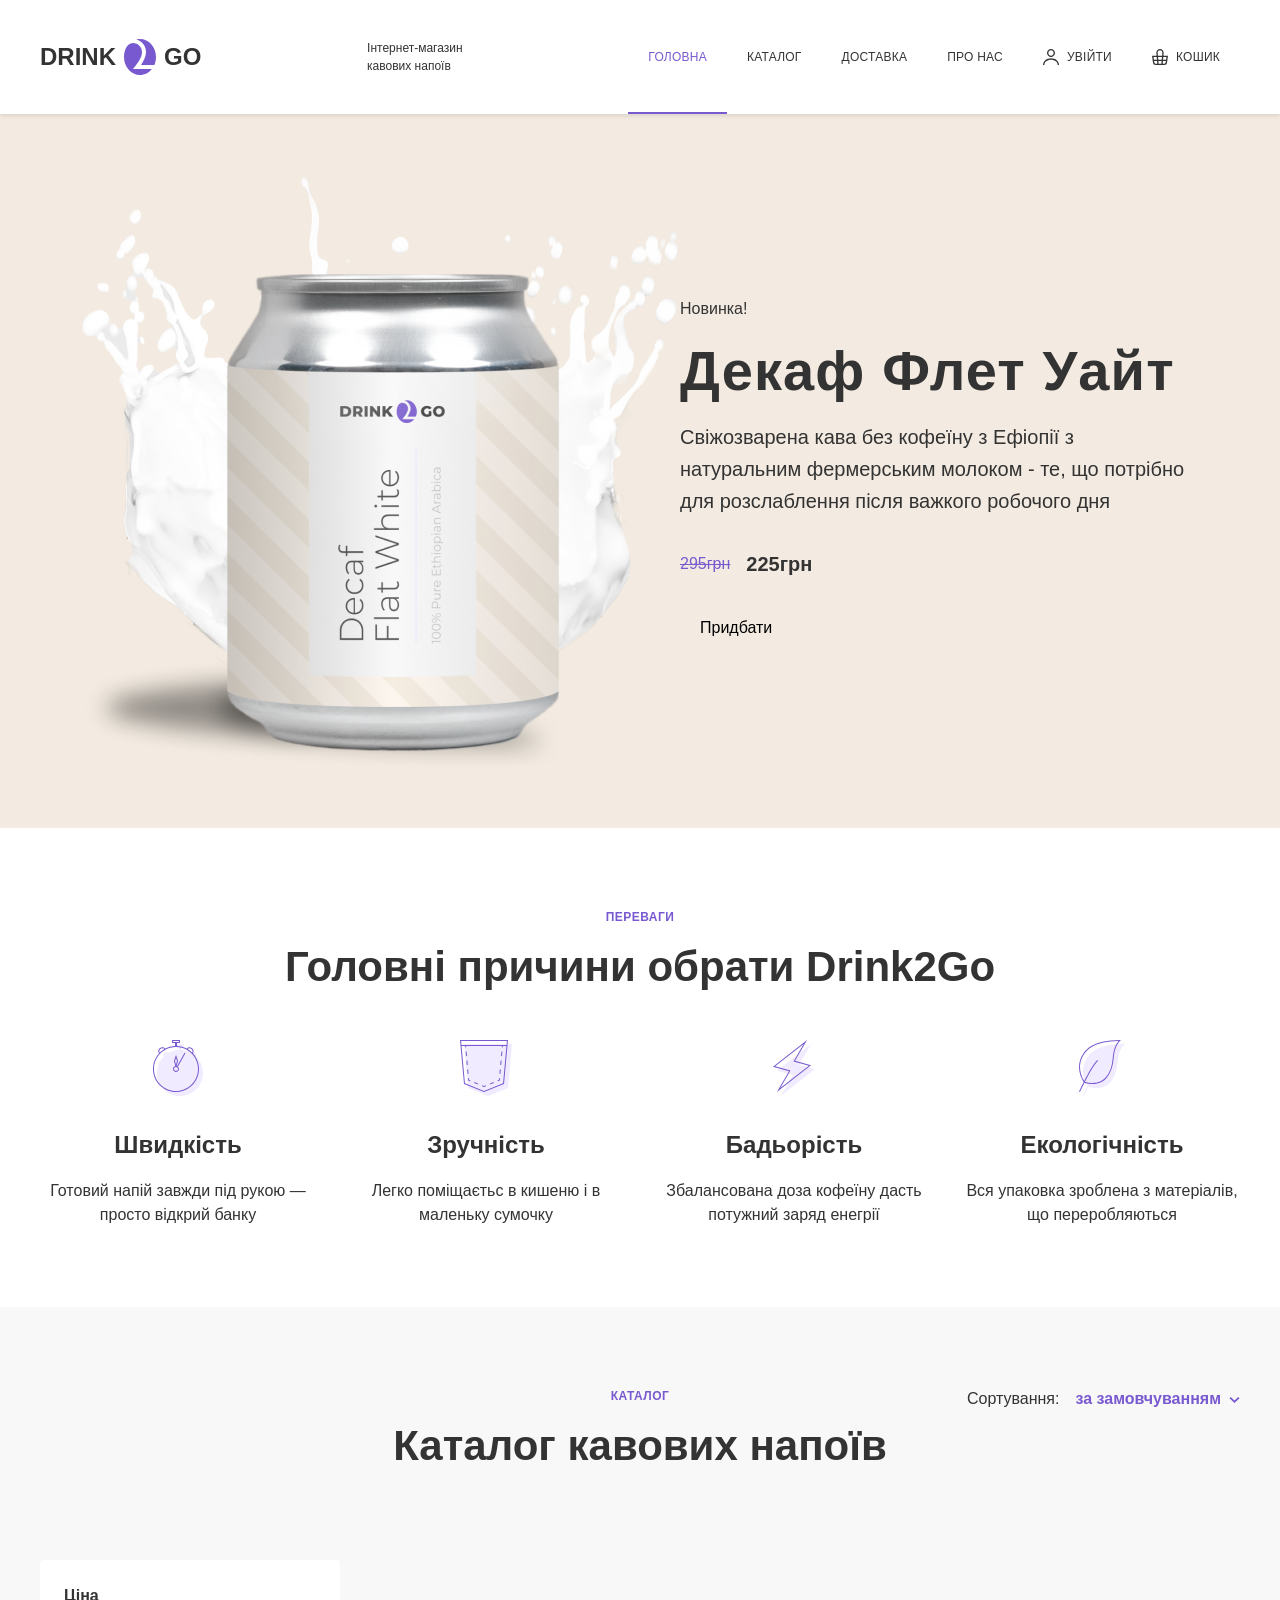
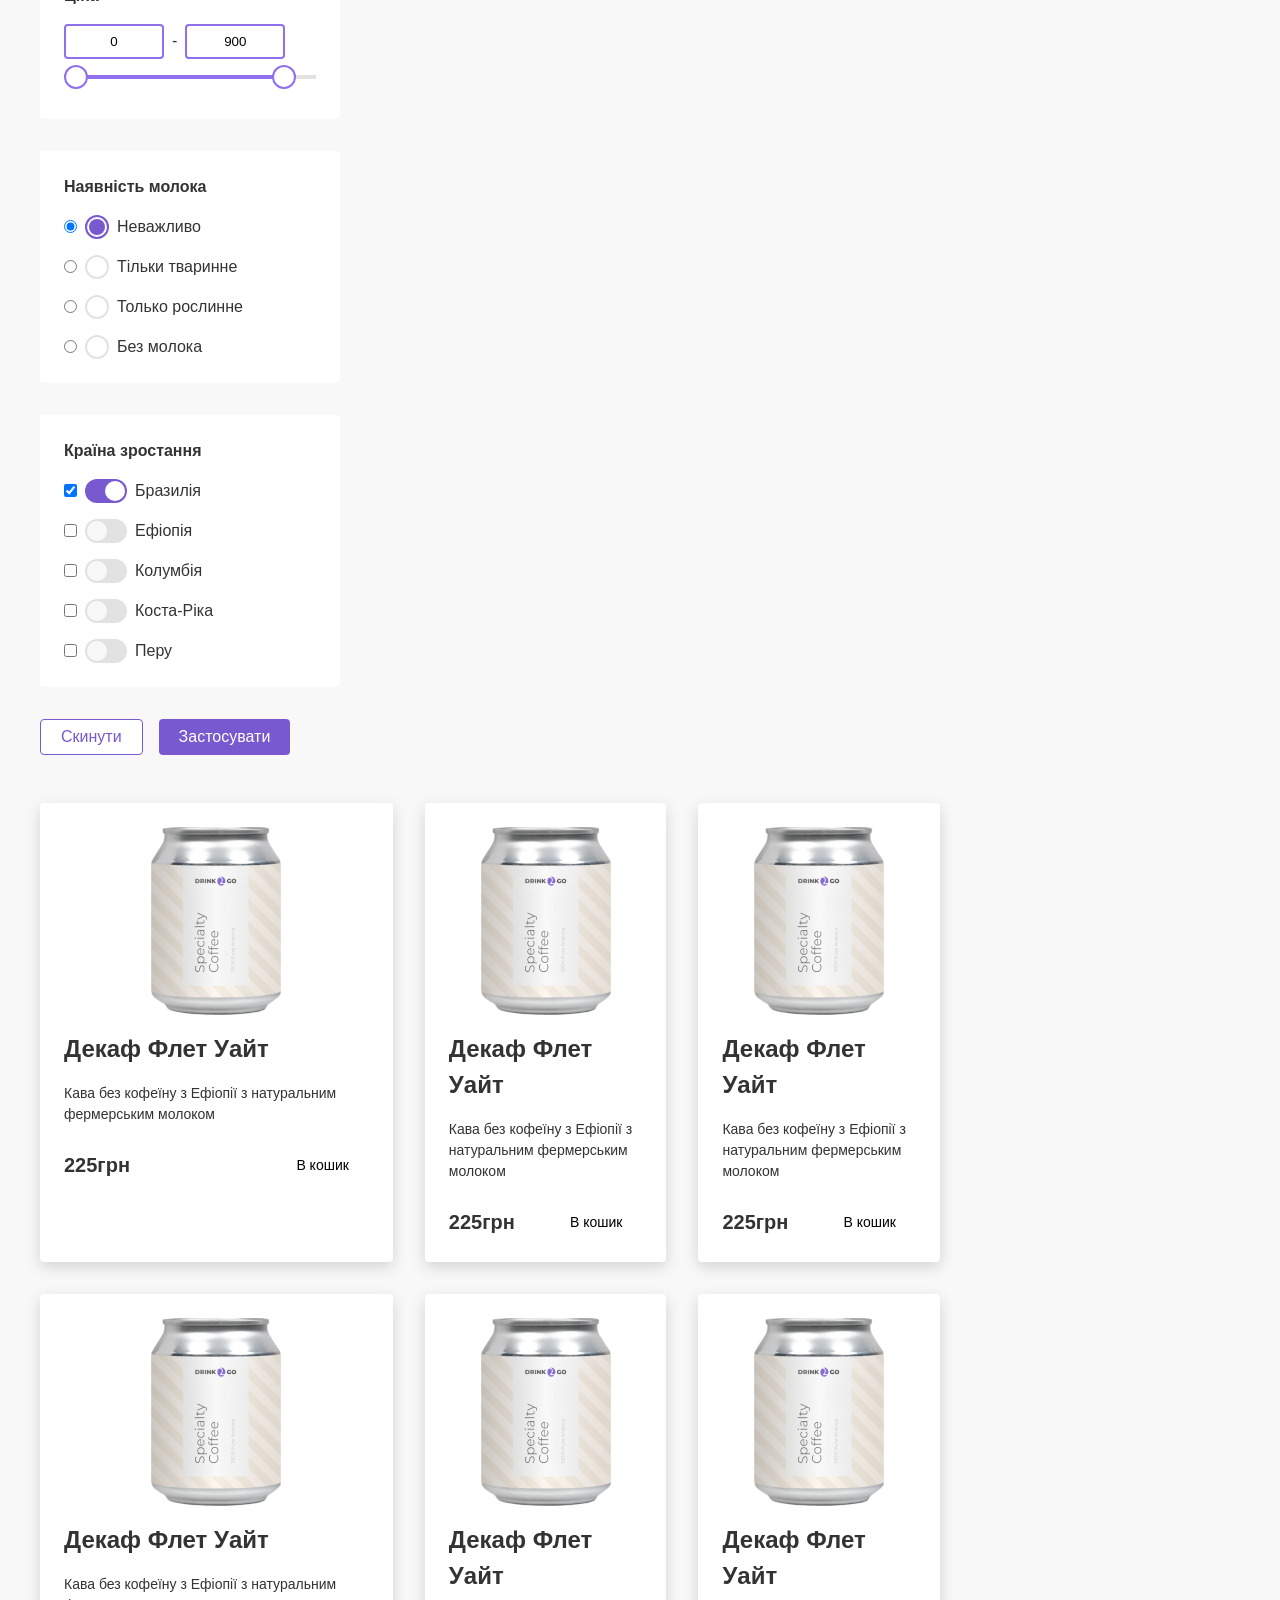
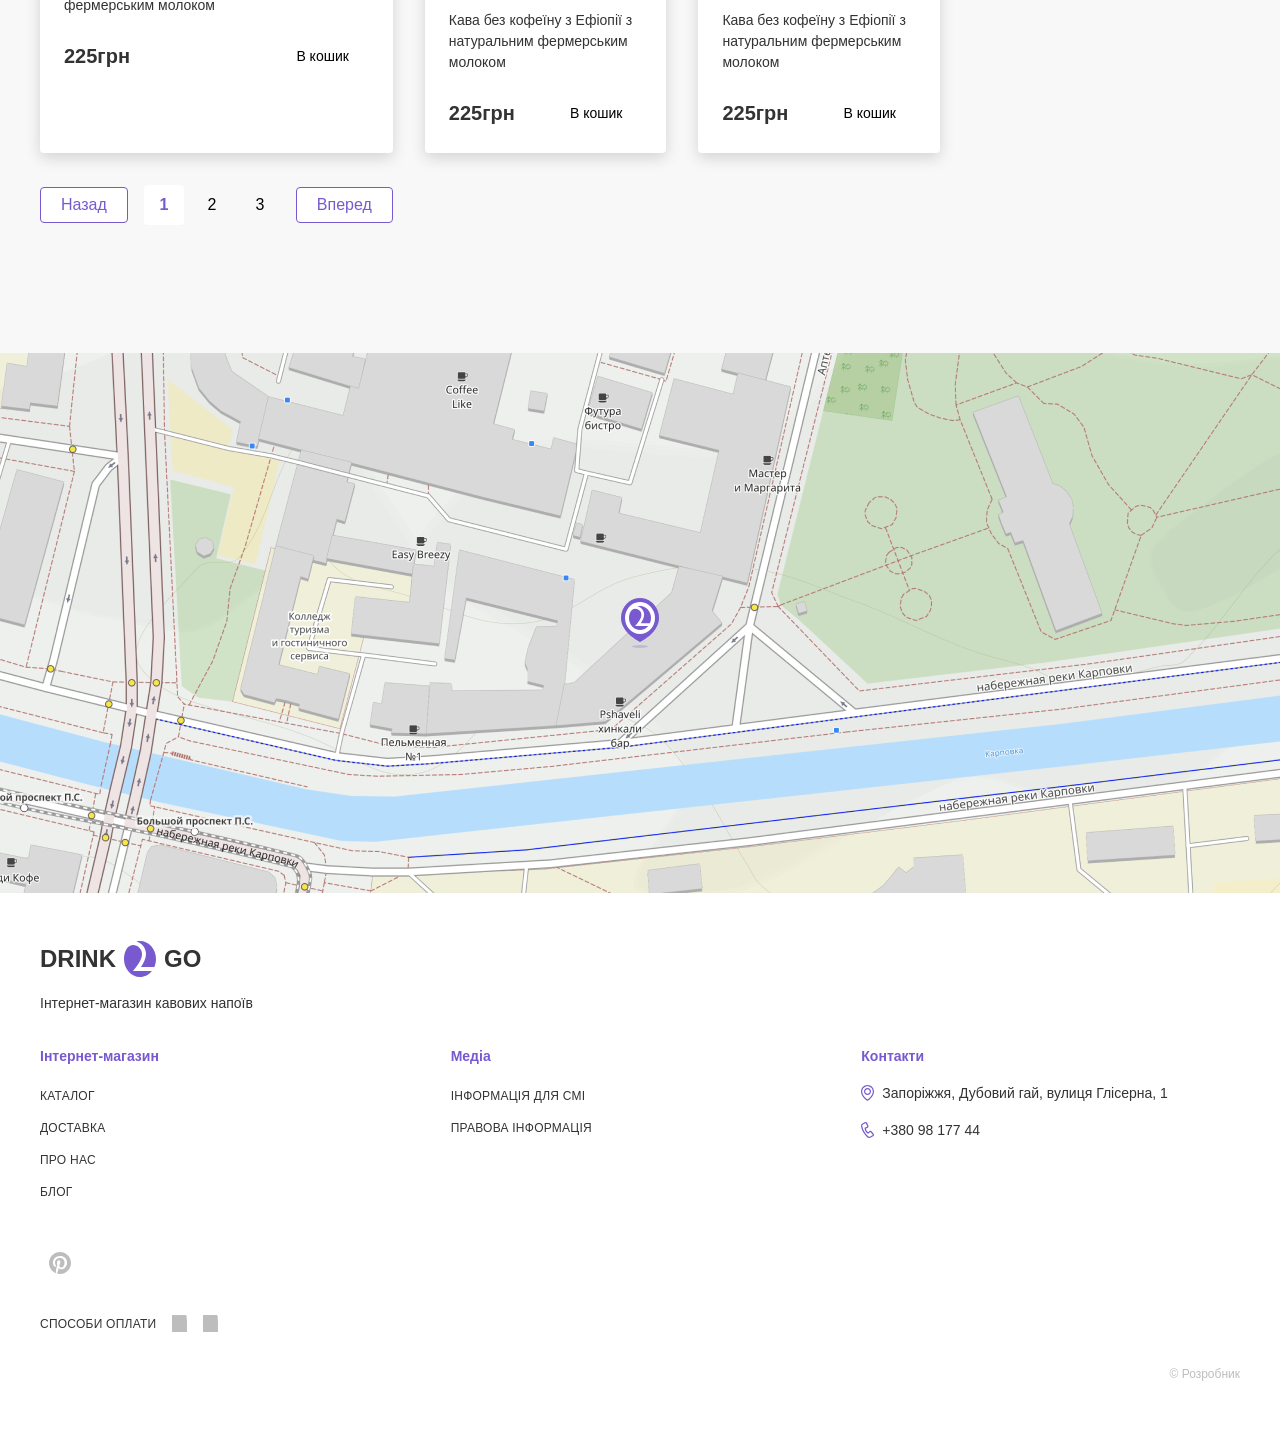
==== commit 74833335: "fix 0.0.1" ====
--- a/assets/index.html
+++ b/assets/index.html
@@ -1,425 +1,342 @@
 <!DOCTYPE html>
-<html lang="en">
-  <head>
-    <meta charset="UTF-8" />
-    <meta http-equiv="X-UA-Compatible" content="IE=edge" />
-    <meta name="viewport" content="width=device-width, initial-scale=1.0" />
-    <meta name="description" content="Інтернет-магазин кавових напоїв Drink2Go: найкраща кава з доставкою по Україні." />
-    <meta name="keywords" content="кава, інтернет-магазин, Drink2Go, напої, декаф, доставка кави" />
-    <meta name="author" content="Drink2Go" />
-    <title>Drink2Go – Інтернет-магазин кавових напоїв</title>
-    <link rel="stylesheet" href="./css/style.css" />
-    <script src="./js/index.js" defer></script>
-  </head>
+<html lang="uk">
+<head>
+  <meta charset="UTF-8">
+  <meta http-equiv="X-UA-Compatible" content="IE=edge">
+  <meta name="viewport" content="width=device-width, initial-scale=1.0">
+  <meta name="description" content="Інтернет-магазин кавових напоїв Drink2Go: найкраща кава з доставкою по Україні.">
+  <meta name="keywords" content="кава, інтернет-магазин, Drink2Go, напої, декаф, доставка кави">
+  <meta name="author" content="Drink2Go">
+  <title>Drink2Go – Інтернет-магазин кавових напоїв</title>
+  <link rel="stylesheet" href="./css/style.css">
+  <script src="./js/index.js" defer></script>
+</head>
 <body>
-  <div class="desktop-1440-px">
-    <div class="footer">
-      <div class="div">РОЗРОБНИК</div>
-      <div class="phone">
-        <div class="_7-999-999-99-99">+380 98 177 44</div>
-        <img class="icons-logo-phone" src="./img/icons-logo-phone0.svg" />
-      </div>
-      <div class="address">
-        <div class="_5">Запоріжжя, Дубовий гай, вулиця Глісерна, 1 .</div>
-        <img class="icons-logo-address" src="./img/icons-logo-address0.svg" />
-      </div>
-      <div class="text-heading-4">
-        <div class="div2">Контакти</div>
-      </div>
-      <div class="navigation-footer-link">
-        <div class="div3">Блог</div>
-      </div>
-      <div class="text-heading-42">
-        <div class="div2">Медіа</div>
-      </div>
-      <div class="div4">
-        <div class="div3">Каталог</div>
-      </div>
-      <div class="navigation-footer-link2">
-        <div class="div3">Доставка</div>
-      </div>
-      <div class="navigation-footer-link3"></div>
-      <div class="navigation-footer-link4"></div>
-      <div class="text-heading-43">
-        <div class="div2">Інтернет-магазин</div>
-      </div>
-      <div class="buttons-social">
-        <div class="icons-logo-ok"></div>
-      </div>
-      <div class="buttons-social2">
-        <img class="icons-logo-pinterest" src="./img/icons-logo-pinterest0.svg" />
-      </div>
-      <div class="buttons-social3">
-        <div class="icons-logo-vk"></div>
-      </div>
-      <div class="div5">Інтернет-магазин кавових напоїв</div>
-      <div class="icons-logo-logo-drink-2-go">
-        <div class="go">go</div>
-        <img class="_2" src="./img/_20.svg" />
-        <div class="drink">Drink</div>
-      </div>
+  <header class="header">
+    <div class="header-logo">
+      <span class="logo-drink">Drink</span>
+      <img src="./img/_21.svg" alt="Logo" class="logo-icon">
+      <span class="logo-go">go</span>
     </div>
-    <div class="map">
-      <img class="map-bg" src="./img/map-bg0.png" />
-      <img class="icons-logo-map-pin" src="./img/icons-logo-map-pin0.svg" />
-    </div>
-    <img class="image-1" src="./img/image-10.png" />
-    <div class="slider">
-      <div class="rectangle-20"></div>
-      <div class="text-badge">
-        <div class="div6">Новинка!</div>
-      </div>
-      <div class="text-slider-heading">
-        <div class="div7">Декаф Флет Уайт</div>
-      </div>
-      <div class="text-slider-description">
-        <div class="div8">
+    <p class="header-description">Інтернет-магазин <br>кавових напоїв</p>
+    <nav class="header-nav">
+      <a href="#" class="nav-link active">Головна</a>
+      <a href="#" class="nav-link">Каталог</a>
+      <a href="#" class="nav-link">Доставка</a>
+      <a href="#" class="nav-link">Про нас</a>
+      <a href="#" class="nav-link account-link">
+        <img src="./img/user0.svg" alt="Увійти"> Увійти
+      </a>
+      <a href="#" class="nav-link basket-link">
+        <img src="./img/union0.svg" alt="Кошик"> Кошик
+      </a>
+    </nav>
+  </header>
+
+  <main>
+    <section class="slider">
+      <img src="./img/flat-white-img0.png" alt="Декаф Флет Уайт" class="slider-image">
+      <div class="slider-content">
+        <span class="badge">Новинка!</span>
+        <h1 class="slider-title">Декаф Флет Уайт</h1>
+        <p class="slider-description">
           Свіжозварена кава без кофеїну з Ефіопії з натуральним фермерським
           молоком - те, що потрібно для розслаблення після важкого робочого дня
-        </div>
-      </div>
-      <div class="images-slider-image-flat-white">
-        <img class="flat-white-img" src="./img/flat-white-img0.png" />
-      </div>
+        </p>
+        <div class="price-container">
+          <span class="old-price">295грн</span>
+          <span class="current-price">225грн</span>
+        </div>
+        <button class="buy-button">Придбати</button>
+      </div>    
+    </section>
+
+    <section class="features">
+      <span class="section-badge">Переваги</span>
+      <h2 class="section-title">Головні причини обрати Drink2Go</h2>
+      
+      <div class="features-grid">
+        <div class="feature">
+          <img src="./img/icon3.svg" alt="Швидкість" class="feature-icon">
+          <h3 class="feature-title">Швидкість</h3>
+          <p class="feature-description">Готовий напій завжди під рукою — просто відкрий банку</p>
+        </div>
+        
+        <div class="feature">
+          <img src="./img/icon2.svg" alt="Зручність" class="feature-icon">
+          <h3 class="feature-title">Зручність</h3>
+          <p class="feature-description">Легко поміщаєтьс в кишеню і в маленьку сумочку</p>
+        </div>
+        
+        <div class="feature">
+          <img src="./img/icon1.svg" alt="Бадьорість" class="feature-icon">
+          <h3 class="feature-title">Бадьорість</h3>
+          <p class="feature-description">Збалансована доза кофеїну дасть потужний заряд енегрії</p>
+        </div>
+        
+        <div class="feature">
+          <img src="./img/icon0.svg" alt="Екологічність" class="feature-icon">
+          <h3 class="feature-title">Екологічність</h3>
+          <p class="feature-description">Вся упаковка зроблена з матеріалів, що переробляються</p>
+        </div>
+      </div>
+    </section>
+
+    <section class="catalog">
+      <div class="catalog-header">
+        <span class="section-badge">Каталог</span>
+        <h2 class="section-title">Каталог кавових напоїв</h2>
+        
+        <div class="sort-container">
+          <span class="sort-label">Сортування:</span>
+          <div class="sort-select">
+            <span>за замовчуванням</span>
+            <img src="./img/frame-940.svg" alt="Сортування">
+          </div>
+        </div>
+      </div>
+
+      <div class="filter-container">
+        <div class="filter-section">
+          <h3 class="filter-title">Ціна</h3>
+          <div class="price-range">
+            <input type="text" class="price-input" value="0">
+            <span class="price-separator">-</span>
+            <input type="text" class="price-input" value="900">
+          </div>
+          <div class="range-slider">
+            <div class="slider-track"></div>
+            <div class="slider-thumb"></div>
+            <div class="slider-thumb"></div>
+          </div>
+        </div>
+
+        <div class="filter-section">
+          <h3 class="filter-title">Наявність молока</h3>
+          <div class="radio-group">
+            <label class="radio-option">
+              <input type="radio" name="milk" checked>
+              <span class="radio-custom"></span>
+              <span>Неважливо</span>
+            </label>
+            <label class="radio-option">
+              <input type="radio" name="milk">
+              <span class="radio-custom"></span>
+              <span>Тільки тваринне</span>
+            </label>
+            <label class="radio-option">
+              <input type="radio" name="milk">
+              <span class="radio-custom"></span>
+              <span>Только рослинне</span>
+            </label>
+            <label class="radio-option">
+              <input type="radio" name="milk">
+              <span class="radio-custom"></span>
+              <span>Без молока</span>
+            </label>
+          </div>
+        </div>
+
+        <div class="filter-section">
+          <h3 class="filter-title">Країна зростання</h3>
+          <div class="checkbox-group">
+            <label class="checkbox-option">
+              <input type="checkbox" checked>
+              <span class="checkbox-custom"></span>
+              <span>Бразилія</span>
+            </label>
+            <label class="checkbox-option">
+              <input type="checkbox">
+              <span class="checkbox-custom"></span>
+              <span>Ефіопія</span>
+            </label>
+            <label class="checkbox-option">
+              <input type="checkbox">
+              <span class="checkbox-custom"></span>
+              <span>Колумбія</span>
+            </label>
+            <label class="checkbox-option">
+              <input type="checkbox">
+              <span class="checkbox-custom"></span>
+              <span>Коста-Ріка</span>
+            </label>
+            <label class="checkbox-option">
+              <input type="checkbox">
+              <span class="checkbox-custom"></span>
+              <span>Перу</span>
+            </label>
+          </div>
+        </div>
+
+        <div class="filter-buttons">
+          <button class="secondary-button">Скинути</button>
+          <button class="primary-button">Застосувати</button>
+        </div>
+      </div>
+      <div class="products-grid">
+        <div class="product-card">
+          <img src="./img/coffee-can-10.png" alt="Декаф Флет Уайт" class="product-image">
+          <h3 class="product-title">Декаф Флет Уайт</h3>
+          <p class="product-description">
+            Кава без кофеїну з Ефіопії з натуральним фермерським молоком
+          </p>
+          <div class="product-footer">
+            <span class="product-price">225грн</span>
+            <button class="add-to-cart">
+              <img src="./img/union6.svg" alt="Додати в кошик">
+              <span>В кошик</span>
+            </button>
+          </div>
+        </div>
+        <div class="product-card">
+          <img src="./img/coffee-can-10.png" alt="Декаф Флет Уайт" class="product-image">
+          <h3 class="product-title">Декаф Флет Уайт</h3>
+          <p class="product-description">
+            Кава без кофеїну з Ефіопії з натуральним фермерським молоком
+          </p>
+          <div class="product-footer">
+            <span class="product-price">225грн</span>
+            <button class="add-to-cart">
+              <img src="./img/union6.svg" alt="Додати в кошик">
+              <span>В кошик</span>
+            </button>
+          </div>
+        </div>
+        <div class="product-card">
+          <img src="./img/coffee-can-10.png" alt="Декаф Флет Уайт" class="product-image">
+          <h3 class="product-title">Декаф Флет Уайт</h3>
+          <p class="product-description">
+            Кава без кофеїну з Ефіопії з натуральним фермерським молоком
+          </p>
+          <div class="product-footer">
+            <span class="product-price">225грн</span>
+            <button class="add-to-cart">
+              <img src="./img/union6.svg" alt="Додати в кошик">
+              <span>В кошик</span>
+            </button>
+          </div>
+        </div>
+        <div class="product-card">
+          <img src="./img/coffee-can-10.png" alt="Декаф Флет Уайт" class="product-image">
+          <h3 class="product-title">Декаф Флет Уайт</h3>
+          <p class="product-description">
+            Кава без кофеїну з Ефіопії з натуральним фермерським молоком
+          </p>
+          <div class="product-footer">
+            <span class="product-price">225грн</span>
+            <button class="add-to-cart">
+              <img src="./img/union6.svg" alt="Додати в кошик">
+              <span>В кошик</span>
+            </button>
+          </div>
+        </div>
+        <div class="product-card">
+          <img src="./img/coffee-can-10.png" alt="Декаф Флет Уайт" class="product-image">
+          <h3 class="product-title">Декаф Флет Уайт</h3>
+          <p class="product-description">
+            Кава без кофеїну з Ефіопії з натуральним фермерським молоком
+          </p>
+          <div class="product-footer">
+            <span class="product-price">225грн</span>
+            <button class="add-to-cart">
+              <img src="./img/union6.svg" alt="Додати в кошик">
+              <span>В кошик</span>
+            </button>
+          </div>
+        </div>
+        <div class="product-card">
+          <img src="./img/coffee-can-10.png" alt="Декаф Флет Уайт" class="product-image">
+          <h3 class="product-title">Декаф Флет Уайт</h3>
+          <p class="product-description">
+            Кава без кофеїну з Ефіопії з натуральним фермерським молоком
+          </p>
+          <div class="product-footer">
+            <span class="product-price">225грн</span>
+            <button class="add-to-cart">
+              <img src="./img/union6.svg" alt="Додати в кошик">
+              <span>В кошик</span>
+            </button>
+          </div>
+        </div>
+
+      <div class="pagination">
+        <button class="secondary-button">Назад</button>
+        <div class="page-numbers">
+          <button class="page-button active">1</button>
+          <button class="page-button">2</button>
+          <button class="page-button">3</button>
+        </div>
+        <button class="secondary-button">Вперед</button>
+      </div>
+    </section>
+
+    <div class="map-container">
+      <img src="./img/map-bg0.png" alt="Магазин на карті" class="map-image">
+      <img src="./img/icons-logo-map-pin0.svg" alt="Маркер" class="map-marker">
     </div>
-    <div class="buttons-slider-button">
-      <div class="div9">Придбати</div>
+  </main>
+
+  <footer class="footer">
+    <div class="footer-content">
+      <div class="footer-logo">
+        <span class="logo-drink">Drink</span>
+        <img src="./img/_20.svg" alt="Logo" class="logo-icon">
+        <span class="logo-go">go</span>
+      </div>
+      <p class="footer-description">Інтернет-магазин кавових напоїв</p>
+
+      <div class="footer-sections">
+        <div class="footer-section">
+          <h3 class="footer-title">Інтернет-магазин</h3>
+          <ul class="footer-links">
+            <li><a href="#">Каталог</a></li>
+            <li><a href="#">Доставка</a></li>
+            <li><a href="#">Про нас</a></li>
+            <li><a href="#">Блог</a></li>
+          </ul>
+        </div>
+
+        <div class="footer-section">
+          <h3 class="footer-title">Медіа</h3>
+          <ul class="footer-links">
+            <li><a href="#">Інформація для СМІ</a></li>
+            <li><a href="#">Правова інформація</a></li>
+          </ul>
+        </div>
+
+        <div class="footer-section">
+          <h3 class="footer-title">Контакти</h3>
+          <div class="contact-info">
+            <img src="./img/icons-logo-address0.svg" alt="Адреса">
+            <p>Запоріжжя, Дубовий гай, вулиця Глісерна, 1</p>
+          </div>
+          <div class="contact-info">
+            <img src="./img/icons-logo-phone0.svg" alt="Телефон">
+            <p>+380 98 177 44</p>
+          </div>
+        </div>
+      </div>
+
+      <div class="social-links">
+        <a href="#" class="social-link">
+          <img src="./img/icons-logo-pinterest0.svg" alt="Pinterest">
+        </a>
+        <a href="#" class="social-link">
+          <span class="vk-icon"></span>
+        </a>
+        <a href="#" class="social-link">
+          <span class="ok-icon"></span>
+        </a>
+      </div>
+
+      <div class="payment-methods">
+        <span>Способи оплати</span>
+        <img src="./img/vector-10.svg" alt="Платежная система">
+        <img src="./img/vector-20.svg" alt="Платежная система">
+      </div>
+
+      <p class="copyright">© Розробник</p>
     </div>
-    <div class="text-price">
-      <div class="_225">225грн</div>
-    </div>
-    <div class="text-slider-old-price">
-      <div class="_295">295грн</div>
-    </div>
-    <div class="header">
-      <div class="bg"></div>
-      <div class="navigation-basket">
-        <img class="union" src="./img/union0.svg" />
-        <div class="div3">КОШИК</div>
-      </div>
-      <div class="navigation-account">
-        <img class="user" src="./img/user0.svg" />
-        <div class="div3">УВІЙТИ</div>
-      </div>
-      <div class="navigation-nav-links">
-        <div class="div3">ПРО нас</div>
-      </div>
-      <div class="navigation-nav-links2">
-        <div class="div3">Доставка</div>
-      </div>
-      <div class="navigation-nav-links3">
-        <div class="div3">Каталог</div>
-      </div>
-      <div class="navigation-nav-links4">
-        <div class="div10">ГОЛОВНА</div>
-        <div class="rectangle-130"></div>
-      </div>
-      <div class="div11">
-        Інтернет-магазин
-        <br />
-        кавових напоїв
-      </div>
-      <div class="icons-logo-logo-drink-2-go2">
-        <div class="go">go</div>
-        <img class="_22" src="./img/_21.svg" />
-        <div class="drink">Drink</div>
-      </div>
-    </div>
-    <div class="catalog">
-      <div class="bg2"></div>
-      <div class="filter-sort-pagination">
-        <div class="buttons-secondary-button">
-          <div class="div12">Назад</div>
-        </div>
-        <div class="buttons-page-button">
-          <div class="_1">1</div>
-        </div>
-        <div class="buttons-page-button2">
-          <div class="_23">2</div>
-        </div>
-        <div class="buttons-page-button">
-          <div class="_3">3</div>
-        </div>
-        <div class="buttons-secondary-button">
-          <div class="div12">Вперед</div>
-        </div>
-      </div>
-      <div class="cards-list">
-        <div class="card">
-          <div class="card-bg"></div>
-          <div class="text-price2">
-            <div class="_225">225грн</div>
-          </div>
-          <div class="buttons-add-to-cart-button">
-            <img class="union2" src="./img/union1.svg" />
-            <div class="div13">В кошик</div>
-          </div>
-          <div class="div14">
-            Кава без кофеїну з Ефіопії з натуральним фермерським молоком
-          </div>
-          <div class="text-heading-3">
-            <div class="div15">Декаф Флет Уайт</div>
-          </div>
-          <div class="images-item-photo">
-            <img class="coffee-can-6" src="./img/coffee-can-60.png" />
-          </div>
-        </div>
-        <div class="card2">
-          <div class="card-bg"></div>
-          <div class="text-price2">
-            <div class="_225">225грн</div>
-          </div>
-          <div class="buttons-add-to-cart-button">
-            <img class="union3" src="./img/union2.svg" />
-            <div class="div13">В кошик</div>
-          </div>
-          <div class="div14">
-            Кава без кофеїну з Ефіопії з натуральним фермерським молоком
-          </div>
-          <div class="text-heading-3">
-            <div class="div15">Декаф Флет Уайт</div>
-          </div>
-          <div class="images-item-photo">
-            <img class="coffee-can-5" src="./img/coffee-can-50.png" />
-          </div>
-        </div>
-        <div class="card3">
-          <div class="card-bg"></div>
-          <div class="text-price2">
-            <div class="_225">225грн</div>
-          </div>
-          <div class="buttons-add-to-cart-button">
-            <img class="union4" src="./img/union3.svg" />
-            <div class="div13">В кошик</div>
-          </div>
-          <div class="div14">
-            Кава без кофеїну з Ефіопії з натуральним фермерським молоком
-          </div>
-          <div class="text-heading-3">
-            <div class="div15">Декаф Флет Уайт</div>
-          </div>
-          <div class="images-item-photo">
-            <img class="coffee-can-4" src="./img/coffee-can-40.png" />
-          </div>
-        </div>
-        <div class="card4">
-          <div class="card-bg"></div>
-          <div class="text-price2">
-            <div class="_225">225грн</div>
-          </div>
-          <div class="buttons-add-to-cart-button">
-            <img class="union5" src="./img/union4.svg" />
-            <div class="div13">В кошик</div>
-          </div>
-          <div class="div14">
-            Кава без кофеїну з Ефіопії з натуральним фрмерським молоком
-          </div>
-          <div class="text-heading-3">
-            <div class="div15">Декаф Флет Уайт</div>
-          </div>
-          <div class="images-item-photo">
-            <img class="coffee-can-3" src="./img/coffee-can-30.png" />
-          </div>
-        </div>
-        <div class="card5">
-          <div class="card-bg"></div>
-          <div class="text-price2">
-            <div class="_225">225грн</div>
-          </div>
-          <div class="buttons-add-to-cart-button">
-            <img class="union6" src="./img/union5.svg" />
-            <div class="div13">В кошик</div>
-          </div>
-          <div class="div14">
-            Кава без кофеїну з Ефіопії з натуральним фермерським молоком
-          </div>
-          <div class="text-heading-3">
-            <div class="div15">Декаф Флет Уайт</div>
-          </div>
-          <div class="images-item-photo">
-            <img class="coffee-can-2" src="./img/coffee-can-20.png" />
-          </div>
-        </div>
-        <div class="card6">
-          <div class="card-bg"></div>
-          <div class="text-price2">
-            <div class="_225">225грн</div>
-          </div>
-          <div class="buttons-add-to-cart-button">
-            <img class="union7" src="./img/union6.svg" />
-            <div class="div13">В кошик</div>
-          </div>
-          <div class="div14">
-            Кава без кофеїну з Ефіопії з натуральним фермерським молоком
-          </div>
-          <div class="text-heading-3">
-            <div class="div15">Декаф Флет Уайт</div>
-          </div>
-          <div class="images-item-photo">
-            <img class="coffee-can-1" src="./img/coffee-can-10.png" />
-          </div>
-        </div>
-      </div>
-      <div class="filter-sort-sorting">
-        <div class="div16">за замовчуванням</div>
-        <img class="frame-94" src="./img/frame-940.svg" />
-      </div>
-      <div class="text-label">
-        <div class="div17">Сортування:</div>
-      </div>
-      <div class="text-heading-2">
-        <div class="div18">Каталог кавових напоїв</div>
-      </div>
-      <div class="text-badge2">
-        <div class="div6">Каталог</div>
-      </div>
-      <div class="filter">
-        <div class="buttons">
-          <div class="buttons-filter-button">
-            <div class="div9">Застосувати</div>
-          </div>
-          <div class="buttons-secondary-button2">
-            <div class="div12">Скинути</div>
-          </div>
-        </div>
-        <div class="filter-sort-checkbox">
-          <div class="toggle">
-            <div class="rectangle-96"></div>
-            <div class="ellipse-17"></div>
-          </div>
-          <div class="div19">Перу</div>
-        </div>
-        <div class="filter-sort-checkbox2">
-          <div class="toggle">
-            <div class="rectangle-962"></div>
-            <div class="ellipse-172"></div>
-          </div>
-          <div class="div20">Коста-Ріка</div>
-        </div>
-        <div class="filter-sort-checkbox3">
-          <div class="toggle">
-            <div class="rectangle-962"></div>
-            <div class="ellipse-172"></div>
-          </div>
-          <div class="div20">Колумбія</div>
-        </div>
-        <div class="filter-sort-checkbox4">
-          <div class="toggle">
-            <div class="rectangle-962"></div>
-            <div class="ellipse-172"></div>
-          </div>
-          <div class="div20">Ефіопія</div>
-        </div>
-        <div class="filter-sort-checkbox5">
-          <div class="toggle">
-            <div class="rectangle-963"></div>
-            <div class="ellipse-173"></div>
-          </div>
-          <div class="div20">Бразилія</div>
-        </div>
-        <div class="text-label2">
-          <div class="div17">Країна зростання</div>
-        </div>
-        <div class="filter-sort-radio">
-          <div class="radio">
-            <div class="ellipse-15"></div>
-          </div>
-          <div class="div19">Без молока</div>
-        </div>
-        <div class="filter-sort-radio2">
-          <div class="radio">
-            <div class="ellipse-152"></div>
-          </div>
-          <div class="div20">Только рослинне</div>
-        </div>
-        <div class="filter-sort-radio3">
-          <div class="radio">
-            <div class="ellipse-152"></div>
-          </div>
-          <div class="div20">Тільки тваринне</div>
-        </div>
-        <div class="filter-sort-radio4">
-          <div class="radio">
-            <div class="ellipse-153"></div>
-            <div class="ellipse-16"></div>
-          </div>
-          <div class="div20">Неважливо</div>
-        </div>
-        <div class="text-label3">
-          <div class="div17">Наявність молока</div>
-        </div>
-        <div class="filter-sort-input">
-          <div class="_123">900</div>
-        </div>
-        <img class="vector-10-stroke" src="./img/vector-10-stroke0.svg" />
-        <div class="filter-sort-input2">
-          <div class="_0">0</div>
-        </div>
-        <div class="filter-sort-range">
-          <div class="rectangle-89"></div>
-          <div class="rectangle-88"></div>
-          <div class="ellipse-13"></div>
-          <div class="ellipse-14"></div>
-        </div>
-        <div class="text-label4">
-          <div class="div17">Ціна</div>
-        </div>
-      </div>
-    </div>
-    <div class="features">
-      <div class="bg3"></div>
-      <div class="div21">
-        Вся упаковка зроблена з матеріалів, що переробляються
-      </div>
-      <div class="text-heading-32">
-        <div class="div22">Екологічність</div>
-      </div>
-      <div class="icons-logo-features-icon">
-        <img class="icon" src="./img/icon0.svg" />
-      </div>
-      <div class="div23">
-        Збалансована доза кофеїну дасть потужний заряд енегрії
-      </div>
-      <div class="text-heading-33">
-        <div class="div22">Бадьорість</div>
-      </div>
-      <div class="icons-logo-features-icon2">
-        <img class="icon2" src="./img/icon1.svg" />
-      </div>
-      <div class="div24">Легко поміщаєтьс в кишеню і в маленьку сумочку</div>
-      <div class="text-heading-34">
-        <div class="div22">Зручність</div>
-      </div>
-      <div class="icons-logo-features-icon3">
-        <img class="icon3" src="./img/icon2.svg" />
-      </div>
-      <div class="div25">
-        Готовий напій завжди під рукою — просто відкрий банку
-      </div>
-      <div class="text-heading-35">
-        <div class="div22">Швидкість</div>
-      </div>
-      <div class="icons-logo-features-icon4">
-        <img class="icon4" src="./img/icon3.svg" />
-      </div>
-      <div class="text-heading-22">
-        <div class="drink-2-go">Головні причини обрати Drink2Go</div>
-      </div>
-      <div class="text-badge3">
-        <div class="div26">ПЕРЕВАГИ</div>
-      </div>
-    </div>
-    <img class="icons-logo-map-pin2" src="./img/icons-logo-map-pin1.svg" />
-    <img class="vector-1" src="./img/vector-10.svg" />
-    <img class="vector-2" src="./img/vector-20.svg" />
-    <div class="div27">СпособИ оплатИ</div>
-    <div class="navigation-footer-link5">
-      <div class="div3">Правовая ІНФОРРМАЦІЯ</div>
-    </div>
-    <div class="navigation-footer-link6">
-      <div class="div3">Інформація для СМІ</div>
-    </div>
-  </div>
-  
+  </footer>
 </body>
 </html>
--- a/assets/css/style.css
+++ b/assets/css/style.css
@@ -1,2145 +1,712 @@
-a,
-   button,
-   input,
-   select,
-   h1,
-   h2,
-   h3,
-   h4,
-   h5,
-   * {
-       box-sizing: border-box;
-       margin: 0;
-       padding: 0;
-       border: none;
-       text-decoration: none;
-       background: none;
-   
-       -webkit-font-smoothing: antialiased;
-   }
-   
-   menu, ol, ul {
-       list-style-type: none;
-       margin: 0;
-       padding: 0;
-   }
-
-
-
-.desktop-1440-px,
-.desktop-1440-px * {
+/* Базовые стили */
+* {
   box-sizing: border-box;
-}
-.desktop-1440-px {
-  background: var(--base-white, #ffffff);
-  height: 3633px;
+  margin: 0;
+  padding: 0;
+}
+
+html {
+  font-size: 16px;
+  scroll-behavior: smooth;
+}
+
+body {
+  font-family: 'Montserrat', sans-serif;
+  color: #333;
+  background: #fff;
+  line-height: 1.5;
+  -webkit-font-smoothing: antialiased;
+}
+
+img {
+  max-width: 100%;
+  height: auto;
+}
+
+a {
+  text-decoration: none;
+  color: inherit;
+}
+
+button {
+  background: none;
+  border: none;
+  cursor: pointer;
+  font-family: inherit;
+}
+
+/* Общие классы */
+.container {
+  width: 100%;
+  max-width: 1440px;
+  margin: 0 auto;
+}
+
+.section-badge {
+  display: block;
+  text-align: center;
+  color: #7859cf;
+  font-size: 0.75rem;
+  font-weight: 700;
+  letter-spacing: 0.04em;
+  text-transform: uppercase;
+  margin-bottom: 1rem;
+}
+
+.section-title {
+  color: #333;
+  font-size: 2.625rem;
+  font-weight: 700;
+  line-height: 1.2;
+  text-align: center;
+  margin-bottom: 2.5rem;
+}
+
+.primary-button {
+  background: #7859cf;
+  color: white;
+  border-radius: 4px;
+  padding: 0.5rem 1.25rem;
+  font-size: 1rem;
+  transition: background 0.3s;
+}
+
+.primary-button:hover {
+  background: #9070ec;
+}
+
+.secondary-button {
+  background: white;
+  color: #7859cf;
+  border-radius: 4px;
+  padding: 0.5rem 1.25rem;
+  font-size: 1rem;
+  border: 1px solid #7859cf;
+  transition: all 0.3s;
+}
+
+.secondary-button:hover {
+  color: white;
+  background: #7859cf;
+}
+
+/* Шапка */
+.header {
+  display: flex;
+  justify-content: space-between;
+  align-items: center;
+  padding: 1rem 2.5rem;
+  background: white;
+  box-shadow: 0 2px 4px rgba(0, 0, 0, 0.1);
+  position: sticky;
+  top: 0;
+  z-index: 100;
+}
+
+.header-logo {
+  display: flex;
+  align-items: center;
+  font-weight: 800;
+  font-size: 1.5rem;
+  text-transform: uppercase;
+}
+
+.logo-icon {
+  margin: 0 0.5rem;
+}
+
+.header-description {
+  font-size: 0.75rem;
+}
+
+.header-nav {
+  display: flex;
+  align-items: center;
+  gap: rem;
+}
+
+.nav-link {
+  font-size: 0.75rem;
+  font-weight: 500;
+  letter-spacing: 0.02em;
+  text-transform: uppercase;
+  padding: 2rem 1.25rem;
   position: relative;
-  overflow: hidden;
-}
-.footer {
-  background: var(--base-white, #ffffff);
-  width: 1440px;
-  height: 297px;
+  transition: color 0.3s;
+}
+
+.nav-link:hover {
+  color: #7859cf;
+}
+
+.nav-link.active {
+  color: #7859cf;
+}
+
+.nav-link.active::after {
+  content: '';
   position: absolute;
-  left: 0px;
-  top: 3336px;
-}
-.developed-by {
+  bottom: -16px;
+  left: 0;
+  width: 100%;
+  height: 2px;
+  background: #7859cf;
+}
+
+.account-link,
+.basket-link {
+  display: flex;
+  align-items: center;
+  gap: 0.5rem;
+}
+
+/* Слайдер */
+.slider {
+  display: flex;
+  align-items: center;
+  justify-content: space-between;
+  padding: 3rem 5rem;
+  background: #f3ebe1;
+  height: 714px;
+}
+
+.slider-content {
+  max-width: 625px;
+}
+
+.slider-title {
+  font-size: 3.5rem;
+  font-weight: 700;
+  line-height: 1.2;
+  letter-spacing: 0.02em;
+  margin: 1rem 0;
+}
+
+.slider-description {
+  font-size: 1.25rem;
+  line-height: 1.6;
+  margin-bottom: 2rem;
+}
+
+.price-container {
+  display: flex;
+  align-items: center;
+  gap: 1rem;
+  margin-bottom: 2rem;
+}
+
+.current-price {
+  font-size: 1.25rem;
+  font-weight: 600;
+}
+
+.old-price {
+  font-size: 1rem;
+  text-decoration: line-through;
+  color: #7859cf;
+}
+
+.buy-button {
+  padding: 0.5rem 1.25rem;
+  font-size: 1rem;
+}
+
+.slider-image {
+  width: 600px;
+  height: 600px;
+  object-fit: cover;
+}
+
+/* Преимущества */
+.features {
+  padding: 5rem 2.5rem;
+  background: white;
+}
+
+.features-grid {
+  display: grid;
+  grid-template-columns: repeat(4, 1fr);
+  gap: 2rem;
+  margin-top: 3rem;
+}
+
+.feature {
+  text-align: center;
+}
+
+.feature-icon {
+  height: 56px;
+  margin-bottom: 1.5rem;
+}
+
+.feature-title {
+  font-size: 1.5rem;
+  font-weight: 700;
+  margin-bottom: 1rem;
+}
+
+.feature-description {
+  font-size: 1rem;
+  line-height: 1.5;
+}
+
+/* Каталог */
+.catalog {
+  padding: 5rem 2.5rem;
+  background: #f8f8f8;
+}
+
+.catalog-header {
+  display: flex;
+  flex-direction: column;
+  align-items: center;
+  margin-bottom: 3rem;
+  position: relative;
+}
+
+.sort-container {
   position: absolute;
-  inset: 0;
-}
-.div {
-  color: var(--base-grey, #bdbdbd);
-  text-align: left;
-  font-family: "Montserrat-Regular", sans-serif;
-  font-size: 12px;
-  line-height: 16px;
-  font-weight: 400;
+  right: 0;
+  top: 0;
+  display: flex;
+  align-items: center;
+  gap: 1rem;
+}
+
+.sort-select {
+  display: flex;
+  align-items: center;
+  gap: 0.5rem;
+  color: #7859cf;
+  font-weight: 600;
+  cursor: pointer;
+}
+
+.filter-container {
+  display: flex;
+  flex-direction: column;
+  gap: 2rem;
+  width: 25%;
+  margin-bottom: 3rem;
+}
+
+.filter-section {
+  background: white;
+  padding: 1.5rem;
+  border-radius: 4px;
+}
+
+.filter-title {
+  font-size: 1rem;
+  font-weight: 600;
+  margin-bottom: 1rem;
+}
+
+.price-range {
+  display: flex;
+  align-items: center;
+  gap: 0.5rem;
+  margin-bottom: 1rem;
+}
+
+.price-input {
+  border: 2px solid #9070ec;
+  border-radius: 4px;
+  padding: 0.5rem;
+  text-align: center;
+  width: 100px;
+}
+
+.price-separator {
+  font-weight: 500;
+}
+
+.range-slider {
+  height: 4px;
+  background: #e2e2e2;
+  position: relative;
+  margin: 1rem 0;
+}
+
+.slider-track {
   position: absolute;
-  right: 51.46%;
-  left: 42.85%;
-  width: 5.69%;
-  bottom: 13.47%;
-  top: 81.14%;
-  height: 5.39%;
-}
-.contacts {
+  height: 100%;
+  background: #9070ec;
+  left: 3.77%;
+  right: 10.06%;
+}
+
+.slider-thumb {
   position: absolute;
-  inset: 0;
-}
-.phone {
-  width: 317px;
-  height: 20px;
-  position: static;
-}
-._7-999-999-99-99 {
-  color: var(--base-black, #333333);
-  text-align: left;
-  font-family: var(--small-text-font-family, "Montserrat-Regular", sans-serif);
-  font-size: var(--small-text-font-size, 14px);
-  line-height: var(--small-text-line-height, 20px);
-  font-weight: var(--small-text-font-weight, 400);
+  width: 24px;
+  height: 24px;
+  background: white;
+  border: 2px solid #9070ec;
+  border-radius: 50%;
+  top: 50%;
+  transform: translateY(-50%);
+}
+
+.slider-thumb:first-child {
+  left: 0;
+}
+
+.slider-thumb:last-child {
+  right: 20px;
+}
+
+.radio-group,
+.checkbox-group {
+  display: flex;
+  flex-direction: column;
+  gap: 1rem;
+}
+
+.radio-option,
+.checkbox-option {
+  display: flex;
+  align-items: center;
+  gap: 0.5rem;
+  cursor: pointer;
+}
+
+.radio-custom {
+  width: 24px;
+  height: 24px;
+  border: 2px solid #e2e2e2;
+  border-radius: 50%;
+  position: relative;
+}
+
+.radio-option input:checked + .radio-custom {
+  border-color: #7859cf;
+}
+
+.radio-option input:checked + .radio-custom::after {
+  content: '';
   position: absolute;
-  right: 2.78%;
-  left: 76.53%;
-  width: 20.69%;
-  bottom: 44.11%;
-  top: 49.16%;
-  height: 6.73%;
-}
-.icons-logo-phone {
-  width: 0.9%;
-  height: 5.39%;
+  width: 16px;
+  height: 16px;
+  background: #7859cf;
+  border-radius: 50%;
+  top: 50%;
+  left: 50%;
+  transform: translate(-50%, -50%);
+}
+
+.checkbox-custom {
+  width: 42px;
+  height: 24px;
+  border-radius: 12px;
+  position: relative;
+}
+
+.checkbox-option input:not(:checked) + .checkbox-custom {
+  background: #e2e2e2;
+}
+
+.checkbox-option input:not(:checked) + .checkbox-custom::after {
+  content: '';
   position: absolute;
-  right: 23.89%;
-  left: 75.21%;
-  bottom: 44.78%;
-  top: 49.83%;
-  overflow: visible;
-}
-.address {
-  width: 317px;
-  height: 40px;
-  position: static;
-}
-._5 {
-  color: var(--base-black, #333333);
-  text-align: left;
-  font-family: var(--small-text-font-family, "Montserrat-Regular", sans-serif);
-  font-size: var(--small-text-font-size, 14px);
-  line-height: var(--small-text-line-height, 20px);
-  font-weight: var(--small-text-font-weight, 400);
-  position: absolute;
-  right: 2.78%;
-  left: 76.53%;
-  width: 20.69%;
-  bottom: 56.23%;
-  top: 30.3%;
-  height: 13.47%;
-}
-.icons-logo-address {
-  width: 0.9%;
-  height: 5.39%;
-  position: absolute;
-  right: 23.89%;
-  left: 75.21%;
-  bottom: 63.64%;
-  top: 30.98%;
-  overflow: visible;
-}
-.text-heading-4 {
-  display: flex;
-  flex-direction: row;
-  gap: 10px;
-  align-items: flex-start;
-  justify-content: flex-start;
-  width: 22.01%;
-  height: 6.73%;
-  position: absolute;
-  right: 2.78%;
-  left: 75.21%;
-  bottom: 76.43%;
-  top: 16.84%;
-}
-.div2 {
-  color: var(--base-primary, #7859cf);
-  text-align: left;
-  font-family: var(--heading4-font-family, "Montserrat-Bold", sans-serif);
-  font-size: var(--heading4-font-size, 14px);
-  line-height: var(--heading4-line-height, 20px);
-  letter-spacing: var(--heading4-letter-spacing, 0.02em);
-  font-weight: var(--heading4-font-weight, 700);
-  position: relative;
-}
-.media-links {
-  position: absolute;
-  inset: 0;
-}
-.navigation-footer-link {
-  padding: 8px 0px 8px 0px;
-  display: flex;
-  flex-direction: row;
-  gap: 10px;
-  align-items: flex-start;
-  justify-content: flex-start;
-  width: 2.5%;
-  height: 10.77%;
-  position: absolute;
-  right: 46.46%;
-  left: 51.04%;
-  bottom: 61.95%;
-  top: 27.27%;
-}
-.div3 {
-  color: var(--base-black, #333333);
-  text-align: left;
-  font-family: "Montserrat-Medium", sans-serif;
-  font-size: 12px;
-  line-height: 16px;
-  letter-spacing: 0.02em;
-  font-weight: 500;
-  text-transform: uppercase;
-  position: relative;
-}
-.text-heading-42 {
-  display: flex;
-  flex-direction: row;
-  gap: 10px;
-  align-items: flex-start;
-  justify-content: flex-start;
-  width: 22.08%;
-  height: 6.73%;
-  position: absolute;
-  right: 26.88%;
-  left: 51.04%;
-  bottom: 76.77%;
-  top: 16.5%;
-}
-.e-shop-links {
-  position: absolute;
-  inset: 0;
-}
-.div4 {
-  padding: 8px 0px 8px 0px;
-  display: flex;
-  flex-direction: row;
-  gap: 10px;
-  align-items: flex-start;
-  justify-content: flex-start;
-  width: 4.24%;
-  height: 10.77%;
-  position: absolute;
-  right: 68.82%;
-  left: 26.94%;
-  bottom: 61.95%;
-  top: 27.27%;
-}
-.navigation-footer-link2 {
-  padding: 8px 0px 8px 0px;
-  display: flex;
-  flex-direction: row;
-  gap: 10px;
-  align-items: flex-start;
-  justify-content: flex-start;
-  width: 5.07%;
-  height: 10.77%;
-  position: absolute;
-  right: 67.99%;
-  left: 26.94%;
-  bottom: 49.83%;
-  top: 39.39%;
-}
-.navigation-footer-link3 {
-  padding: 8px 0px 8px 0px;
-  display: flex;
-  flex-direction: row;
-  gap: 10px;
-  align-items: flex-start;
-  justify-content: flex-start;
-  width: 9.17%;
-  height: 10.77%;
-  position: absolute;
-  right: 63.89%;
-  left: 26.94%;
-  bottom: 37.71%;
-  top: 51.52%;
-}
-.navigation-footer-link4 {
-  padding: 8px 0px 8px 0px;
-  display: flex;
-  flex-direction: row;
-  gap: 10px;
-  align-items: flex-start;
-  justify-content: flex-start;
-  width: 2.92%;
-  height: 10.77%;
-  position: absolute;
-  right: 70.14%;
-  left: 26.94%;
-  bottom: 25.59%;
-  top: 63.64%;
-}
-.text-heading-43 {
-  display: flex;
-  flex-direction: row;
-  gap: 10px;
-  align-items: flex-start;
-  justify-content: flex-start;
-  width: 22.01%;
-  height: 6.73%;
-  position: absolute;
-  right: 51.04%;
-  left: 26.94%;
-  bottom: 76.77%;
-  top: 16.5%;
-}
-.social {
-  position: absolute;
-  inset: 0;
-}
-.buttons-social {
-  border-radius: 4px;
-  padding: 10px;
-  display: flex;
-  flex-direction: row;
-  gap: 10px;
-  align-items: flex-start;
-  justify-content: flex-start;
-  width: 2.78%;
-  height: 13.47%;
-  position: absolute;
-  right: 86.11%;
-  left: 11.11%;
-  bottom: 34.01%;
-  top: 52.53%;
-}
-.icons-logo-ok {
-  flex-shrink: 0;
   width: 20px;
   height: 20px;
-  position: relative;
-}
-.buttons-social2 {
-  border-radius: 4px;
-  padding: 9px;
-  display: flex;
-  flex-direction: row;
-  gap: 10px;
-  align-items: flex-start;
-  justify-content: flex-start;
-  width: 2.78%;
-  height: 13.47%;
+  background: #f8f8f8;
+  border-radius: 50%;
+  left: 2px;
+  top: 2px;
+  transition: all 0.3s;
+}
+
+.checkbox-option input:checked + .checkbox-custom::after {
+  content: '';
   position: absolute;
-  right: 90.28%;
-  left: 6.94%;
-  bottom: 34.01%;
-  top: 52.53%;
-}
-.icons-logo-pinterest {
-  flex-shrink: 0;
-  width: 22px;
-  height: 22px;
-  position: relative;
-  overflow: visible;
-}
-.buttons-social3 {
-  border-radius: 4px;
-  padding: 10px;
-  display: flex;
-  flex-direction: row;
-  gap: 10px;
-  align-items: flex-start;
-  justify-content: flex-start;
-  width: 2.78%;
-  height: 13.47%;
-  position: absolute;
-  right: 94.44%;
-  left: 2.78%;
-  bottom: 34.01%;
-  top: 52.53%;
-}
-.icons-logo-vk {
-  flex-shrink: 0;
   width: 20px;
   height: 20px;
+  background: #f8f8f8;
+  border-radius: 50%;
+  left: 2px;
+  top: 2px;
+  transition: all 0.3s;
+}
+
+.checkbox-option input:checked + .checkbox-custom {
+  background: #7859cf;
+}
+
+.checkbox-option input:checked + .checkbox-custom::after {
+  background: white;
+  left: 20px;
+}
+
+.filter-buttons {
+  display: flex;
+  gap: 1rem;
+}
+
+.products-grid {
+  width: 75%;
+  display: grid;
+  grid-template-columns: repeat(3, 1fr);
+  gap: 2rem;
+  margin-bottom: 3rem;
+}
+
+.product-card {
+  background: white;
+  border-radius: 4px;
+  padding: 1.5rem;
+  box-shadow: 0 5px 15px rgba(0, 0, 0, 0.15);
+}
+
+.product-image {
+  height: 188px;
+  object-fit: cover;
+  margin: 0 auto;
+  display: block;
+}
+
+.product-title {
+  font-size: 1.5rem;
+  font-weight: 700;
+  margin: 1rem 0;
+}
+
+.product-description {
+  font-size: 0.875rem;
+  margin-bottom: 1.5rem;
+}
+
+.product-footer {
+  display: flex;
+  justify-content: space-between;
+  align-items: center;
+}
+
+.product-price {
+  font-size: 1.25rem;
+  font-weight: 600;
+}
+
+.add-to-cart {
+  display: flex;
+  align-items: center;
+  gap: 0.5rem;
+  padding: 0.5rem 1.25rem;
+  font-size: 0.875rem;
+}
+
+.pagination {
+  display: flex;
+  justify-content: center;
+  align-items: center;
+  gap: 1rem;
+}
+
+.page-numbers {
+  display: flex;
+  gap: 0.5rem;
+}
+
+.page-button {
+  width: 40px;
+  height: 40px;
+  display: flex;
+  align-items: center;
+  justify-content: center;
+  border-radius: 4px;
+  font-size: 1rem;
+}
+
+.page-button.active {
+  background: white;
+  color: #7859cf;
+  font-weight: 600;
+}
+
+/* Карта */
+.map-container {
   position: relative;
-}
-.div5 {
-  color: var(--base-black, #333333);
-  text-align: left;
-  font-family: var(--small-text-font-family, "Montserrat-Regular", sans-serif);
-  font-size: var(--small-text-font-size, 14px);
-  line-height: var(--small-text-line-height, 20px);
-  font-weight: var(--small-text-font-weight, 400);
-  position: absolute;
-  right: 75.14%;
-  left: 2.78%;
-  width: 22.08%;
-  bottom: 64.31%;
-  top: 28.96%;
-  height: 6.73%;
-}
-.icons-logo-logo-drink-2-go {
-  width: 11.81%;
-  height: 12.12%;
-  position: absolute;
-  right: 85.42%;
-  left: 2.78%;
-  bottom: 74.41%;
-  top: 13.47%;
-}
-.go {
-  color: var(--base-black, #333333);
-  text-align: left;
-  font-family: "Montserrat-ExtraBold", sans-serif;
-  font-size: 24px;
-  line-height: 24px;
-  letter-spacing: 0.02em;
-  font-weight: 800;
-  text-transform: uppercase;
-  position: absolute;
-  right: 0%;
-  left: 76.47%;
-  width: 23.53%;
-  bottom: 19.44%;
-  top: 13.89%;
-  height: 66.67%;
-}
-._2 {
-  width: 18.82%;
-  height: 100%;
-  position: absolute;
-  right: 27.06%;
-  left: 54.12%;
-  bottom: 0%;
-  top: 0%;
-  overflow: visible;
-}
-.drink {
-  color: var(--base-black, #333333);
-  text-align: right;
-  font-family: "Montserrat-ExtraBold", sans-serif;
-  font-size: 24px;
-  line-height: 24px;
-  letter-spacing: 0.02em;
-  font-weight: 800;
-  text-transform: uppercase;
-  position: absolute;
-  right: 49.41%;
-  left: 0%;
-  width: 50.59%;
-  bottom: 19.44%;
-  top: 13.89%;
-  height: 66.67%;
-}
-.map {
-  width: 1440px;
   height: 540px;
-  position: absolute;
-  left: 0px;
-  top: 2796px;
-}
-.map-bg {
+}
+
+.map-image {
   width: 100%;
   height: 100%;
+  object-fit: cover;
+}
+
+.map-marker {
   position: absolute;
-  right: 0%;
-  left: 0%;
-  bottom: 0%;
-  top: 0%;
-  object-fit: cover;
-}
-.icons-logo-map-pin {
-  width: 2.64%;
-  height: 9.26%;
-  position: absolute;
-  right: 47.64%;
-  left: 49.72%;
-  bottom: 45.37%;
-  top: 45.37%;
-  overflow: visible;
-}
-.image-1 {
-  width: 1442px;
-  height: 660px;
-  position: absolute;
-  left: -1px;
-  top: 2676px;
-  object-fit: cover;
-  aspect-ratio: 1442/660;
-}
-.slider {
-  width: 1440px;
-  height: 714px;
-  position: absolute;
-  left: 0px;
-  top: 81px;
-}
-.rectangle-20 {
-  background: var(--bg-flat-white, #f3ebe1);
-  width: 100%;
-  height: 100%;
-  position: absolute;
-  right: 0%;
-  left: 0%;
-  bottom: 0%;
-  top: 0%;
-}
-.text-badge {
-  display: flex;
-  flex-direction: row;
-  gap: 10px;
+  top: 50%;
+  left: 50%;
+  transform: translate(-50%, -50%);
+}
+
+/* Подвал */
+.footer {
+  background: white;
+  padding: 3rem 2.5rem;
+}
+
+.footer-content {
+  max-width: 1440px;
+  margin: 0 auto;
+}
+
+.footer-logo {
+  display: flex;
+  align-items: center;
+  font-weight: 800;
+  font-size: 1.5rem;
+  text-transform: uppercase;
+  margin-bottom: 1rem;
+}
+
+.footer-description {
+  font-size: 0.875rem;
+  margin-bottom: 2rem;
+}
+
+.footer-sections {
+  display: grid;
+  grid-template-columns: repeat(3, 1fr);
+  gap: 2rem;
+  margin-bottom: 2rem;
+}
+
+.footer-title {
+  font-size: 0.875rem;
+  font-weight: 700;
+  color: #7859cf;
+  margin-bottom: 1rem;
+}
+
+.footer-links {
+  list-style: none;
+}
+
+.footer-links li {
+  margin-bottom: 0.5rem;
+}
+
+.footer-links a {
+  font-size: 0.75rem;
+  font-weight: 500;
+  letter-spacing: 0.02em;
+  text-transform: uppercase;
+  transition: color 0.3s;
+}
+
+.footer-links a:hover {
+  color: #7859cf;
+}
+
+.contact-info {
+  display: flex;
+  align-items: center;
+  gap: 0.5rem;
+  margin-bottom: 1rem;
+  font-size: 0.875rem;
+}
+
+.social-links {
+  display: flex;
+  gap: 1rem;
+  margin-bottom: 2rem;
+}
+
+.social-link {
+  display: flex;
   align-items: center;
   justify-content: center;
-  width: 5.14%;
-  height: 2.24%;
-  position: absolute;
-  right: 43.82%;
-  left: 51.04%;
-  bottom: 72.55%;
-  top: 25.21%;
-}
-.div6 {
-  color: var(--base-primary, #7859cf);
-  text-align: left;
-  font-family: var(--badge-font-family, "Montserrat-Bold", sans-serif);
-  font-size: var(--badge-font-size, 12px);
-  line-height: var(--badge-line-height, 16px);
-  letter-spacing: var(--badge-letter-spacing, 0.04em);
-  font-weight: var(--badge-font-weight, 700);
+  width: 40px;
+  height: 40px;
+  background: white;
+  border-radius: 4px;
+  transition: background 0.3s;
+}
+
+.social-link:hover {
+  background: #f3f3f3;
+}
+
+.payment-methods {
+  display: flex;
+  align-items: center;
+  gap: 1rem;
+  margin-bottom: 2rem;
+  font-size: 0.75rem;
+  font-weight: 500;
+  letter-spacing: 0.02em;
   text-transform: uppercase;
-  position: relative;
-}
-.text-slider-heading {
-  display: flex;
-  flex-direction: row;
-  gap: 10px;
-  align-items: flex-start;
-  justify-content: flex-start;
-  width: 43.4%;
-  height: 11.2%;
-  position: absolute;
-  right: 5.56%;
-  left: 51.04%;
-  bottom: 60.78%;
-  top: 28.01%;
-}
-.div7 {
-  color: var(--base-black, #333333);
-  text-align: left;
-  font-family: "Montserrat-Bold", sans-serif;
-  font-size: 56px;
-  line-height: 80px;
-  letter-spacing: 0.02em;
-  font-weight: 700;
-  position: relative;
-  width: 625px;
-}
-.text-slider-description {
-  display: flex;
-  flex-direction: row;
-  gap: 10px;
-  align-items: flex-start;
-  justify-content: flex-start;
-  width: 625px;
-  position: absolute;
-  left: 735px;
-  top: 296px;
-}
-.div8 {
-  color: var(--base-black, #333333);
-  text-align: left;
-  font-family: var(
-    --slider-description-desktopandtablet-font-family,
-    "Montserrat-Regular",
-    sans-serif
-  );
-  font-size: var(--slider-description-desktopandtablet-font-size, 20px);
-  line-height: var(--slider-description-desktopandtablet-line-height, 32px);
-  font-weight: var(--slider-description-desktopandtablet-font-weight, 400);
-  position: relative;
-  width: 625px;
-}
-.images-slider-image-flat-white {
-  width: 600px;
-  height: 600px;
-  position: absolute;
-  left: 105px;
-  top: 30px;
-}
-.flat-white-img {
-  width: 100%;
-  height: 100%;
-  position: absolute;
-  right: 0%;
-  left: 0%;
-  bottom: 0%;
-  top: 0%;
-  object-fit: cover;
-}
-.buy {
-  position: absolute;
-  inset: 0;
-}
-.buttons-slider-button {
-  background: var(--base-primary, #7859cf);
-  border-radius: 4px;
-  padding: 8px 20px 8px 20px;
-  display: flex;
-  flex-direction: row;
-  gap: 10px;
-  align-items: flex-start;
-  justify-content: flex-start;
-  position: absolute;
-  left: calc(50% - -156px);
-  top: calc(50% - 1309.5px);
-}
-.div9 {
-  color: var(--base-white, #ffffff);
-  text-align: center;
-  font-family: "Montserrat-Regular", sans-serif;
-  font-size: 16px;
-  line-height: 24px;
-  font-weight: 400;
-  position: relative;
-}
-.text-price {
-  display: flex;
-  flex-direction: row;
-  gap: 10px;
-  align-items: flex-start;
-  justify-content: flex-start;
-  position: absolute;
-  left: 798px;
-  top: 511px;
-}
-._225 {
-  color: var(--base-black, #333333);
-  text-align: left;
-  font-family: var(--price-font-family, "Montserrat-SemiBold", sans-serif);
-  font-size: var(--price-font-size, 20px);
-  line-height: var(--price-line-height, 32px);
-  font-weight: var(--price-font-weight, 600);
-  position: relative;
-}
-.text-slider-old-price {
-  display: flex;
-  flex-direction: row;
-  gap: 10px;
-  align-items: flex-start;
-  justify-content: flex-start;
-  position: absolute;
-  left: 735px;
-  top: 511px;
-}
-._295 {
-  color: var(--base-primary, #7859cf);
-  text-align: left;
-  font-family: var(
-    --slider-old-price-font-family,
-    "Montserrat-Regular",
-    sans-serif
-  );
-  font-size: var(--slider-old-price-font-size, 16px);
-  line-height: var(--slider-old-price-line-height, 32px);
-  font-weight: var(--slider-old-price-font-weight, 400);
-  text-decoration: line-through;
-  position: relative;
-}
-.header {
-  width: 1440px;
-  height: 80px;
-  position: absolute;
-  left: 0px;
-  top: 0px;
-}
-.bg {
-  background: var(--base-white, #ffffff);
-  width: 100%;
-  height: 100%;
-  position: absolute;
-  right: 0%;
-  left: 0%;
-  bottom: -100%;
-  top: 100%;
-  transform-origin: 0 0;
-  transform: rotate(0deg) scale(1, -1);
-}
-.navigation-basket {
-  background: var(--base-white, #ffffff);
-  padding: 32px 20px 32px 20px;
-  display: flex;
-  flex-direction: row;
-  gap: 8px;
-  align-items: center;
-  justify-content: center;
-  width: 7.99%;
-  height: 100%;
-  position: absolute;
-  right: 3.26%;
-  left: 88.75%;
-  bottom: 0%;
-  top: 0%;
-}
-.union {
-  flex-shrink: 0;
-  width: 16px;
-  height: 16px;
-  position: relative;
-  overflow: visible;
-}
-.navigation-account {
-  background: var(--base-white, #ffffff);
-  padding: 32px 20px 32px 20px;
-  display: flex;
-  flex-direction: row;
-  gap: 8px;
-  align-items: center;
-  justify-content: center;
-  width: 7.92%;
-  height: 100%;
-  position: absolute;
-  right: 13.06%;
-  left: 79.03%;
-  bottom: 0%;
-  top: 0%;
-}
-.user {
-  flex-shrink: 0;
-  width: 16px;
-  height: 16px;
-  position: relative;
-  overflow: visible;
-}
-.navigation-nav-links {
-  background: var(--base-white, #ffffff);
-  padding: 32px 20px 32px 20px;
-  display: flex;
-  flex-direction: column;
-  gap: 10px;
-  align-items: center;
-  justify-content: center;
-  width: 7.01%;
-  height: 100%;
-  position: absolute;
-  right: 31.49%;
-  left: 61.49%;
-  bottom: 0%;
-  top: 0%;
-}
-.navigation-nav-links2 {
-  background: var(--base-white, #ffffff);
-  padding: 32px 20px 32px 20px;
-  display: flex;
-  flex-direction: column;
-  gap: 10px;
-  align-items: center;
-  justify-content: center;
-  width: 7.85%;
-  height: 100%;
-  position: absolute;
-  right: 39.24%;
-  left: 52.92%;
-  bottom: 0%;
-  top: 0%;
-}
-.navigation-nav-links3 {
-  background: var(--base-white, #ffffff);
-  padding: 32px 20px 32px 20px;
-  display: flex;
-  flex-direction: column;
-  gap: 10px;
-  align-items: center;
-  justify-content: center;
-  width: 7.01%;
-  height: 100%;
-  position: absolute;
-  right: 48.47%;
-  left: 44.51%;
-  bottom: 0%;
-  top: 0%;
-}
-.navigation-nav-links4 {
-  background: var(--base-white, #ffffff);
-  padding: 32px 0px 0px 0px;
-  display: flex;
-  flex-direction: column;
-  gap: 30px;
-  align-items: center;
-  justify-content: center;
-  width: 7.15%;
-  height: 100%;
-  position: absolute;
-  right: 56.88%;
-  left: 35.97%;
-  bottom: 0%;
-  top: 0%;
-}
-.div10 {
-  color: var(--base-primary, #7859cf);
-  text-align: left;
-  font-family: "Montserrat-Medium", sans-serif;
-  font-size: 12px;
-  line-height: 16px;
-  letter-spacing: 0.02em;
-  font-weight: 500;
-  text-transform: uppercase;
-  position: relative;
-}
-.rectangle-130 {
-  background: var(--base-primary, #7859cf);
-  flex-shrink: 0;
-  width: 103px;
-  height: 2px;
-  position: relative;
-}
-.div11 {
-  color: var(--base-black, #333333);
-  text-align: left;
-  font-family: "Montserrat-Regular", sans-serif;
-  font-size: 12px;
-  line-height: 16px;
-  font-weight: 400;
-  position: absolute;
-  right: 76.39%;
-  left: 15.97%;
-  width: 7.64%;
-  bottom: 30%;
-  top: 30%;
-  height: 40%;
-}
-.icons-logo-logo-drink-2-go2 {
-  width: 11.81%;
-  height: 45%;
-  position: absolute;
-  right: 85.42%;
-  left: 2.78%;
-  bottom: 27.5%;
-  top: 27.5%;
-}
-._22 {
-  width: 18.82%;
-  height: 100%;
-  position: absolute;
-  right: 27.06%;
-  left: 54.12%;
-  bottom: 0%;
-  top: 0%;
-  overflow: visible;
-}
-.catalog {
-  width: 1440px;
-  height: 1448px;
-  position: absolute;
-  left: 9px;
-  top: 1356px;
-}
-.bg2 {
-  background: #f8f8f8;
-  width: 100%;
-  height: 100%;
-  position: absolute;
-  right: 0%;
-  left: 0%;
-  bottom: 0%;
-  top: 0%;
-}
-.filter-sort-pagination {
-  display: flex;
-  flex-direction: row;
-  gap: 20px;
-  align-items: flex-start;
-  justify-content: flex-start;
-  position: absolute;
-  left: 1005px;
-  top: 1288px;
-}
-.buttons-secondary-button {
-  background: var(--base-white, #ffffff);
-  border-radius: 4px;
-  padding: 8px 20px 8px 20px;
-  display: flex;
-  flex-direction: row;
-  gap: 10px;
-  align-items: center;
-  justify-content: center;
-  flex-shrink: 0;
-  position: relative;
-}
-.div12 {
-  color: var(--base-primary, #7859cf);
-  text-align: center;
-  font-family: "Montserrat-Regular", sans-serif;
-  font-size: 16px;
-  line-height: 24px;
-  font-weight: 400;
-  position: relative;
-}
-.buttons-page-button {
-  background: var(--base-white, #ffffff);
-  border-radius: 4px;
-  padding: 8px;
-  display: flex;
-  flex-direction: column;
-  gap: 10px;
-  align-items: flex-start;
-  justify-content: flex-start;
-  flex-shrink: 0;
-  width: 40px;
-  position: relative;
-}
-._1 {
-  color: var(--base-primary, #7859cf);
-  text-align: center;
-  font-family: "Montserrat-Regular", sans-serif;
-  font-size: 16px;
-  line-height: 24px;
-  font-weight: 400;
-  position: relative;
-  width: 24px;
-}
-.buttons-page-button2 {
-  border-radius: 4px;
-  padding: 8px;
-  display: flex;
-  flex-direction: column;
-  gap: 10px;
-  align-items: flex-start;
-  justify-content: flex-start;
-  flex-shrink: 0;
-  width: 40px;
-  position: relative;
-}
-._23 {
-  color: var(--base-black, #333333);
-  text-align: center;
-  font-family: "Montserrat-SemiBold", sans-serif;
-  font-size: 16px;
-  line-height: 24px;
-  font-weight: 600;
-  position: relative;
-  width: 24px;
-}
-._3 {
-  color: var(--base-primary, #7859cf);
-  text-align: center;
-  font-family: "Montserrat-Regular", sans-serif;
-  font-size: 16px;
-  line-height: 24px;
-  font-weight: 400;
-  position: relative;
-  width: 24px;
-}
-.cards-list {
-  width: 1011px;
-  height: 950px;
-  position: absolute;
-  left: 388px;
-  top: 278px;
-}
-.card {
-  width: 31.36%;
-  height: 48.42%;
-  position: absolute;
-  right: 0%;
-  left: 68.64%;
-  bottom: 0%;
-  top: 51.58%;
-}
-.card-bg {
-  background: #ffffff;
-  border-radius: 4px;
-  width: 100%;
-  height: 100%;
-  position: absolute;
-  right: 0%;
-  left: 0%;
-  bottom: 0%;
-  top: 0%;
-  box-shadow: 0px 5px 15px 0px rgba(0, 0, 0, 0.15);
-}
-.text-price2 {
-  display: flex;
-  flex-direction: row;
-  gap: 10px;
-  align-items: flex-start;
-  justify-content: flex-start;
-  width: 16.09%;
-  height: 6.96%;
-  position: absolute;
-  right: 75.08%;
-  left: 8.83%;
-  bottom: 6.96%;
-  top: 86.09%;
-}
-.buttons-add-to-cart-button {
-  background: var(--base-primary, #7859cf);
-  border-radius: 4px;
-  padding: 8px 20px 8px 20px;
-  display: flex;
-  flex-direction: row;
-  gap: 6px;
-  align-items: center;
-  justify-content: center;
-  width: 44.48%;
-  height: 7.83%;
-  position: absolute;
-  right: 9.46%;
-  left: 46.06%;
-  bottom: 6.52%;
-  top: 85.65%;
-}
-.union2 {
-  flex-shrink: 0;
-  width: 20px;
-  height: 16px;
-  position: relative;
-  overflow: visible;
-}
-.div13 {
-  color: var(--base-white, #ffffff);
-  text-align: left;
-  font-family: "Montserrat-Regular", sans-serif;
-  font-size: 14px;
-  line-height: 20px;
-  font-weight: 400;
-  position: relative;
-  display: flex;
-  align-items: center;
-  justify-content: flex-start;
-}
-.div14 {
-  color: #333333;
-  text-align: left;
-  font-family: var(--small-text-font-family, "Montserrat-Regular", sans-serif);
-  font-size: var(--small-text-font-size, 14px);
-  line-height: var(--small-text-line-height, 20px);
-  font-weight: var(--small-text-font-weight, 400);
-  position: absolute;
-  right: 9.46%;
-  left: 9.46%;
-  width: 81.07%;
-  bottom: 18.7%;
-  top: 68.26%;
-  height: 13.04%;
-}
-.text-heading-3 {
-  display: flex;
-  flex-direction: row;
-  gap: 10px;
-  align-items: flex-start;
-  justify-content: flex-start;
-  width: 81.07%;
-  height: 7.83%;
-  position: absolute;
-  right: 9.46%;
-  left: 9.46%;
-  bottom: 33.91%;
-  top: 58.26%;
-}
-.div15 {
-  color: var(--base-black, #333333);
-  text-align: left;
-  font-family: var(
-    --heading3-desktopandtablet-font-family,
-    "Montserrat-Bold",
-    sans-serif
-  );
-  font-size: var(--heading3-desktopandtablet-font-size, 24px);
-  line-height: var(--heading3-desktopandtablet-line-height, 36px);
-  font-weight: var(--heading3-desktopandtablet-font-weight, 700);
-  position: relative;
-  flex: 1;
-}
-.images-item-photo {
-  width: 130px;
-  height: 188px;
-  position: absolute;
-  left: 93px;
-  top: 50px;
-}
-.coffee-can-6 {
-  width: 100%;
-  height: 100%;
-  position: absolute;
-  right: 0%;
-  left: 0%;
-  bottom: 0%;
-  top: 0%;
-  object-fit: cover;
-}
-.card2 {
-  width: 31.36%;
-  height: 48.42%;
-  position: absolute;
-  right: 34.32%;
-  left: 34.32%;
-  bottom: 0%;
-  top: 51.58%;
-}
-.union3 {
-  flex-shrink: 0;
-  width: 20px;
-  height: 16px;
-  position: relative;
-  overflow: visible;
-}
-.coffee-can-5 {
-  width: 100%;
-  height: 100%;
-  position: absolute;
-  right: 0%;
-  left: 0%;
-  bottom: 0%;
-  top: 0%;
-  object-fit: cover;
-}
-.card3 {
-  width: 31.36%;
-  height: 48.42%;
-  position: absolute;
-  right: 68.64%;
-  left: 0%;
-  bottom: 0%;
-  top: 51.58%;
-}
-.union4 {
-  flex-shrink: 0;
-  width: 20px;
-  height: 16px;
-  position: relative;
-  overflow: visible;
-}
-.coffee-can-4 {
-  width: 100%;
-  height: 100%;
-  position: absolute;
-  right: 0%;
-  left: 0%;
-  bottom: 0%;
-  top: 0%;
-  object-fit: cover;
-}
-.card4 {
-  width: 31.36%;
-  height: 48.42%;
-  position: absolute;
-  right: 0%;
-  left: 68.64%;
-  bottom: 51.58%;
-  top: 0%;
-}
-.union5 {
-  flex-shrink: 0;
-  width: 20px;
-  height: 16px;
-  position: relative;
-  overflow: visible;
-}
-.coffee-can-3 {
-  width: 100%;
-  height: 100%;
-  position: absolute;
-  right: 0%;
-  left: 0%;
-  bottom: 0%;
-  top: 0%;
-  object-fit: cover;
-}
-.card5 {
-  width: 31.36%;
-  height: 48.42%;
-  position: absolute;
-  right: 34.32%;
-  left: 34.32%;
-  bottom: 51.58%;
-  top: 0%;
-}
-.union6 {
-  flex-shrink: 0;
-  width: 20px;
-  height: 16px;
-  position: relative;
-  overflow: visible;
-}
-.coffee-can-2 {
-  width: 100%;
-  height: 100%;
-  position: absolute;
-  right: 0%;
-  left: 0%;
-  bottom: 0%;
-  top: 0%;
-  object-fit: cover;
-}
-.card6 {
-  width: 31.36%;
-  height: 48.42%;
-  position: absolute;
-  right: 68.64%;
-  left: 0%;
-  bottom: 51.58%;
-  top: 0%;
-}
-.union7 {
-  flex-shrink: 0;
-  width: 20px;
-  height: 16px;
-  position: relative;
-  overflow: visible;
-}
-.coffee-can-1 {
-  width: 100%;
-  height: 100%;
-  position: absolute;
-  right: 0%;
-  left: 0%;
-  bottom: 0%;
-  top: 0%;
-  object-fit: cover;
-}
-.filter-sort-sorting {
-  border-radius: 4px;
-  padding: 4px 10px 4px 10px;
-  display: flex;
-  flex-direction: row;
-  gap: 10px;
-  align-items: center;
-  justify-content: center;
-  width: 13.75%;
-  height: 2.21%;
-  position: absolute;
-  right: 1.7%;
-  left: 84.55%;
-  bottom: 82.6%;
-  top: 15.19%;
-}
-.div16 {
-  color: var(--base-primary, #7859cf);
+}
+
+.copyright {
+  color: #bdbdbd;
+  font-size: 0.75rem;
   text-align: right;
-  font-family: "Montserrat-SemiBold", sans-serif;
-  font-size: 16px;
-  line-height: 24px;
-  font-weight: 600;
-  position: relative;
-}
-.frame-94 {
-  display: flex;
-  flex-direction: column;
-  gap: 10px;
-  align-items: center;
-  justify-content: center;
-  flex-shrink: 0;
-  height: auto;
-  position: relative;
-  overflow: visible;
-}
-.text-label {
-  display: flex;
-  flex-direction: row;
-  gap: 10px;
-  align-items: center;
-  justify-content: center;
-  width: 7.36%;
-  height: 1.66%;
-  position: absolute;
-  right: 15.03%;
-  left: 77.6%;
-  bottom: 82.87%;
-  top: 15.47%;
-}
-.div17 {
-  color: var(--base-black, #333333);
-  text-align: left;
-  font-family: var(--label-font-family, "Montserrat-SemiBold", sans-serif);
-  font-size: var(--label-font-size, 16px);
-  line-height: var(--label-line-height, 24px);
-  font-weight: var(--label-font-weight, 600);
-  position: relative;
-}
-.text-heading-2 {
-  display: flex;
-  flex-direction: row;
-  gap: 10px;
-  align-items: flex-start;
-  justify-content: flex-start;
-  width: 94.44%;
-  height: 4.42%;
-  position: absolute;
-  right: 2.78%;
-  left: 2.78%;
-  bottom: 87.29%;
-  top: 8.29%;
-}
-.div18 {
-  color: #333333;
-  text-align: center;
-  font-family: var(
-    --heading2-desktopandtablet-font-family,
-    "Montserrat-Bold",
-    sans-serif
-  );
-  font-size: var(--heading2-desktopandtablet-font-size, 42px);
-  line-height: var(--heading2-desktopandtablet-line-height, 64px);
-  font-weight: var(--heading2-desktopandtablet-font-weight, 700);
-  position: relative;
-  width: 1360px;
-}
-.text-badge2 {
-  display: flex;
-  flex-direction: row;
-  gap: 10px;
-  align-items: center;
-  justify-content: center;
-  width: 4.51%;
-  height: 1.1%;
-  position: absolute;
-  right: 47.71%;
-  left: 47.78%;
-  bottom: 91.99%;
-  top: 6.91%;
-}
-.filter {
-  width: 318px;
-  height: 714px;
-  position: absolute;
-  left: 40px;
-  top: 224px;
-}
-.buttons {
-  display: flex;
-  flex-direction: row;
-  gap: 20px;
-  align-items: flex-start;
-  justify-content: flex-start;
-  width: 318px;
-  position: absolute;
-  left: 0px;
-  top: 674px;
-}
-.buttons-filter-button {
-  background: var(--base-primary, #7859cf);
-  border-radius: 4px;
-  padding: 8px 20px 8px 20px;
-  display: flex;
-  flex-direction: row;
-  gap: 10px;
-  align-items: center;
-  justify-content: center;
-  flex: 1;
-  position: relative;
-}
-.buttons-secondary-button2 {
-  background: var(--base-white, #ffffff);
-  border-radius: 4px;
-  padding: 8px 20px 8px 20px;
-  display: flex;
-  flex-direction: row;
-  gap: 10px;
-  align-items: center;
-  justify-content: center;
-  flex: 1;
-  position: relative;
-}
-.country {
-  position: absolute;
-  inset: 0;
-}
-.filter-sort-checkbox {
-  display: flex;
-  flex-direction: row;
-  gap: 10px;
-  align-items: flex-start;
-  justify-content: flex-start;
-  width: 100%;
-  height: 3.36%;
-  position: absolute;
-  right: 0%;
-  left: 0%;
-  bottom: 11.2%;
-  top: 85.43%;
-}
-.toggle {
-  flex-shrink: 0;
-  width: 42px;
-  height: 24px;
-  position: static;
-}
-.rectangle-96 {
-  background: var(--alt-light-grey, #e2e2e2);
-  border-radius: 12px;
-  width: 42px;
-  height: 24px;
-  position: absolute;
-  left: 0px;
-  top: 0px;
-}
-.ellipse-17 {
-  background: var(--bg-lightest-grey, #f8f8f8);
-  border-radius: 50%;
-  width: 20px;
-  height: 20px;
-  position: absolute;
-  left: 2px;
-  top: 2px;
-}
-.div19 {
-  color: var(--base-grey, #bdbdbd);
-  text-align: left;
-  font-family: "Montserrat-Regular", sans-serif;
-  font-size: 16px;
-  line-height: 24px;
-  font-weight: 400;
-  position: relative;
-}
-.filter-sort-checkbox2 {
-  display: flex;
-  flex-direction: row;
-  gap: 10px;
-  align-items: flex-start;
-  justify-content: flex-start;
-  width: 100%;
-  height: 3.36%;
-  position: absolute;
-  right: 0%;
-  left: 0%;
-  bottom: 17.37%;
-  top: 79.27%;
-}
-.rectangle-962 {
-  background: var(--base-grey, #bdbdbd);
-  border-radius: 12px;
-  width: 42px;
-  height: 24px;
-  position: absolute;
-  left: 0px;
-  top: 0px;
-}
-.ellipse-172 {
-  background: var(--base-white, #ffffff);
-  border-radius: 50%;
-  width: 20px;
-  height: 20px;
-  position: absolute;
-  left: 2px;
-  top: 2px;
-}
-.div20 {
-  color: var(--base-black, #333333);
-  text-align: left;
-  font-family: "Montserrat-Regular", sans-serif;
-  font-size: 16px;
-  line-height: 24px;
-  font-weight: 400;
-  position: relative;
-}
-.filter-sort-checkbox3 {
-  display: flex;
-  flex-direction: row;
-  gap: 10px;
-  align-items: flex-start;
-  justify-content: flex-start;
-  width: 100%;
-  height: 3.36%;
-  position: absolute;
-  right: 0%;
-  left: 0%;
-  bottom: 23.53%;
-  top: 73.11%;
-}
-.filter-sort-checkbox4 {
-  display: flex;
-  flex-direction: row;
-  gap: 10px;
-  align-items: flex-start;
-  justify-content: flex-start;
-  width: 100%;
-  height: 3.36%;
-  position: absolute;
-  right: 0%;
-  left: 0%;
-  bottom: 29.69%;
-  top: 66.95%;
-}
-.filter-sort-checkbox5 {
-  display: flex;
-  flex-direction: row;
-  gap: 10px;
-  align-items: flex-start;
-  justify-content: flex-start;
-  width: 100%;
-  height: 3.36%;
-  position: absolute;
-  right: 0%;
-  left: 0%;
-  bottom: 35.85%;
-  top: 60.78%;
-}
-.rectangle-963 {
-  background: var(--base-primary, #7859cf);
-  border-radius: 12px;
-  width: 42px;
-  height: 24px;
-  position: absolute;
-  left: 0px;
-  top: 0px;
-}
-.ellipse-173 {
-  background: var(--base-white, #ffffff);
-  border-radius: 50%;
-  width: 20px;
-  height: 20px;
-  position: absolute;
-  left: 20px;
-  top: 2px;
-}
-.text-label2 {
-  display: flex;
-  flex-direction: row;
-  gap: 10px;
-  align-items: center;
-  justify-content: center;
-  width: 47.48%;
-  height: 3.36%;
-  position: absolute;
-  right: 45.28%;
-  left: 7.23%;
-  bottom: 42.02%;
-  top: 54.62%;
-}
-.milk {
-  position: absolute;
-  inset: 0;
-}
-.filter-sort-radio {
-  display: flex;
-  flex-direction: row;
-  gap: 10px;
-  align-items: flex-start;
-  justify-content: flex-start;
-  width: 100%;
-  height: 3.36%;
-  position: absolute;
-  right: 0%;
-  left: 0%;
-  bottom: 49.58%;
-  top: 47.06%;
-}
-.radio {
-  flex-shrink: 0;
-  width: 24px;
-  height: 24px;
-  position: static;
-}
-.ellipse-15 {
-  border-radius: 50%;
-  border-style: solid;
-  border-color: var(--alt-light-grey, #e2e2e2);
-  border-width: 2px;
-  width: 7.55%;
-  height: 100%;
-  position: absolute;
-  right: 92.45%;
-  left: 0%;
-  bottom: 0%;
-  top: 0%;
-}
-.filter-sort-radio2 {
-  display: flex;
-  flex-direction: row;
-  gap: 10px;
-  align-items: flex-start;
-  justify-content: flex-start;
-  width: 100%;
-  height: 3.36%;
-  position: absolute;
-  right: 0%;
-  left: 0%;
-  bottom: 55.74%;
-  top: 40.9%;
-}
-.ellipse-152 {
-  background: var(--base-white, #ffffff);
-  border-radius: 50%;
-  border-style: solid;
-  border-color: var(--base-grey, #bdbdbd);
-  border-width: 2px;
-  width: 7.55%;
-  height: 100%;
-  position: absolute;
-  right: 92.45%;
-  left: 0%;
-  bottom: 0%;
-  top: 0%;
-}
-.filter-sort-radio3 {
-  display: flex;
-  flex-direction: row;
-  gap: 10px;
-  align-items: flex-start;
-  justify-content: flex-start;
-  width: 100%;
-  height: 3.36%;
-  position: absolute;
-  right: 0%;
-  left: 0%;
-  bottom: 61.9%;
-  top: 34.73%;
-}
-.filter-sort-radio4 {
-  display: flex;
-  flex-direction: row;
-  gap: 10px;
-  align-items: flex-start;
-  justify-content: flex-start;
-  width: 100%;
-  height: 3.36%;
-  position: absolute;
-  right: 0%;
-  left: 0%;
-  bottom: 68.07%;
-  top: 28.57%;
-}
-.ellipse-153 {
-  background: var(--base-white, #ffffff);
-  border-radius: 50%;
-  border-style: solid;
-  border-color: var(--base-primary, #7859cf);
-  border-width: 2px;
-  width: 7.55%;
-  height: 100%;
-  position: absolute;
-  right: 92.45%;
-  left: 0%;
-  bottom: 0%;
-  top: 0%;
-}
-.ellipse-16 {
-  background: var(--base-primary, #7859cf);
-  border-radius: 50%;
-  width: 5.03%;
-  height: 66.67%;
-  position: absolute;
-  right: 93.71%;
-  left: 1.26%;
-  bottom: 16.67%;
-  top: 16.67%;
-}
-.text-label3 {
-  display: flex;
-  flex-direction: row;
-  gap: 10px;
-  align-items: center;
-  justify-content: center;
-  width: 48.11%;
-  height: 3.36%;
-  position: absolute;
-  right: 53.3%;
-  left: -1.42%;
-  bottom: 74.23%;
-  top: 22.41%;
-}
-.price {
-  position: absolute;
-  inset: 0;
-}
-.filter-sort-input {
-  background: var(--base-white, #ffffff);
-  border-radius: 4px;
-  border-style: solid;
-  border-color: var(--alt-primary-lighter, #9070ec);
-  border-width: 2px;
-  padding: 8px 10px 8px 10px;
-  display: flex;
-  flex-direction: column;
-  gap: 10px;
-  align-items: center;
-  justify-content: center;
-  width: 42.14%;
-  height: 5.6%;
-  position: absolute;
-  right: 0%;
-  left: 57.86%;
-  bottom: 81.79%;
-  top: 12.61%;
-}
-._123 {
-  color: var(--base-black, #333333);
-  text-align: center;
-  font-family: "Montserrat-Medium", sans-serif;
-  font-size: 16px;
-  line-height: 24px;
-  font-weight: 500;
-  position: relative;
-  align-self: stretch;
-}
-.vector-10-stroke {
-  width: 3.14%;
-  height: 0.28%;
-  position: absolute;
-  right: 48.43%;
-  left: 48.43%;
-  bottom: 84.45%;
-  top: 15.27%;
-  overflow: visible;
-}
-.filter-sort-input2 {
-  background: var(--base-white, #ffffff);
-  border-radius: 4px;
-  border-style: solid;
-  border-color: var(--alt-primary-lighter, #9070ec);
-  border-width: 2px;
-  padding: 8px 10px 8px 10px;
-  display: flex;
-  flex-direction: column;
-  gap: 10px;
-  align-items: center;
-  justify-content: center;
-  width: 42.14%;
-  height: 5.6%;
-  position: absolute;
-  right: 57.86%;
-  left: 0%;
-  bottom: 81.79%;
-  top: 12.61%;
-}
-._0 {
-  color: var(--base-grey, #bdbdbd);
-  text-align: center;
-  font-family: "Montserrat-Medium", sans-serif;
-  font-size: 16px;
-  line-height: 24px;
-  font-weight: 500;
-  position: relative;
-  align-self: stretch;
-}
-.filter-sort-range {
-  width: 100%;
-  height: 3.36%;
-  position: absolute;
-  right: 0%;
-  left: 0%;
-  bottom: 90.48%;
-  top: 6.16%;
-}
-.rectangle-89 {
-  background: var(--alt-light-grey, #e2e2e2);
-  width: 100%;
-  height: 8.33%;
-  position: absolute;
-  right: 0%;
-  left: 0%;
-  bottom: 45.83%;
-  top: 45.83%;
-}
-.rectangle-88 {
-  background: var(--alt-primary-lighter, #9070ec);
-  width: 86.16%;
-  height: 16.67%;
-  position: absolute;
-  right: 10.06%;
-  left: 3.77%;
-  bottom: 41.67%;
-  top: 41.67%;
-}
-.ellipse-13 {
-  background: var(--base-white, #ffffff);
-  border-radius: 50%;
-  border-style: solid;
-  border-color: var(--alt-primary-lighter, #9070ec);
-  border-width: 2px;
-  width: 24px;
-  height: 24px;
-  position: absolute;
-  left: 0px;
-  top: 50%;
-  translate: 0 -50%;
-}
-.ellipse-14 {
-  background: var(--base-white, #ffffff);
-  border-radius: 50%;
-  border-style: solid;
-  border-color: var(--alt-primary-lighter, #9070ec);
-  border-width: 2px;
-  width: 24px;
-  height: 24px;
-  position: absolute;
-  right: 20px;
-  top: 50%;
-  translate: 0 -50%;
-}
-.text-label4 {
-  display: flex;
-  flex-direction: row;
-  gap: 10px;
-  align-items: center;
-  justify-content: center;
-  width: 12.26%;
-  height: 3.36%;
-  position: absolute;
-  right: 86.95%;
-  left: 0.79%;
-  bottom: 96.64%;
-  top: 0%;
-}
-.features {
-  width: 1440px;
-  height: 554px;
-  position: absolute;
-  left: 2px;
-  top: 795px;
-}
-.bg3 {
-  background: var(--base-white, #ffffff);
-  width: 100%;
-  height: 100%;
-  position: absolute;
-  right: 0%;
-  left: 0%;
-  bottom: 0%;
-  top: 0%;
-}
-.feature-eco {
-  position: absolute;
-  inset: 0;
-}
-.div21 {
-  color: var(--base-black, #333333);
-  text-align: center;
-  font-family: var(
-    --regular-text-desktopandtablet-font-family,
-    "Montserrat-Regular",
-    sans-serif
-  );
-  font-size: var(--regular-text-desktopandtablet-font-size, 16px);
-  line-height: var(--regular-text-desktopandtablet-line-height, 24px);
-  font-weight: var(--regular-text-desktopandtablet-font-weight, 400);
-  position: absolute;
-  right: 2.78%;
-  left: 75.21%;
-  width: 22.01%;
-  bottom: 21.66%;
-  top: 69.68%;
-  height: 8.66%;
-}
-.text-heading-32 {
-  display: flex;
-  flex-direction: row;
-  gap: 10px;
-  align-items: flex-start;
-  justify-content: flex-start;
-  width: 22.01%;
-  height: 6.5%;
-  position: absolute;
-  right: 2.78%;
-  left: 75.21%;
-  bottom: 32.13%;
-  top: 61.37%;
-}
-.div22 {
-  color: var(--base-black, #333333);
-  text-align: center;
-  font-family: var(
-    --heading3-desktopandtablet-font-family,
-    "Montserrat-Bold",
-    sans-serif
-  );
-  font-size: var(--heading3-desktopandtablet-font-size, 24px);
-  line-height: var(--heading3-desktopandtablet-line-height, 36px);
-  font-weight: var(--heading3-desktopandtablet-font-weight, 700);
-  position: relative;
-  flex: 1;
-}
-.icons-logo-features-icon {
-  padding: 0px 3px 0px 3px;
-  display: flex;
-  flex-direction: row;
-  gap: 10px;
-  align-items: flex-start;
-  justify-content: flex-start;
-  width: 3.61%;
-  height: 10.11%;
-  position: absolute;
-  right: 11.94%;
-  left: 84.44%;
-  bottom: 42.24%;
-  top: 47.65%;
-}
-.icon {
-  flex-shrink: 0;
-  width: 46px;
-  height: 56px;
-  position: relative;
-  overflow: visible;
-}
-.feature-energy {
-  position: absolute;
-  inset: 0;
-}
-.div23 {
-  color: var(--base-black, #333333);
-  text-align: center;
-  font-family: var(
-    --regular-text-desktopandtablet-font-family,
-    "Montserrat-Regular",
-    sans-serif
-  );
-  font-size: var(--regular-text-desktopandtablet-font-size, 16px);
-  line-height: var(--regular-text-desktopandtablet-line-height, 24px);
-  font-weight: var(--regular-text-desktopandtablet-font-weight, 400);
-  position: absolute;
-  right: 26.88%;
-  left: 51.04%;
-  width: 22.08%;
-  bottom: 21.66%;
-  top: 69.68%;
-  height: 8.66%;
-}
-.text-heading-33 {
-  display: flex;
-  flex-direction: row;
-  gap: 10px;
-  align-items: flex-start;
-  justify-content: flex-start;
-  width: 22.08%;
-  height: 6.5%;
-  position: absolute;
-  right: 26.88%;
-  left: 51.04%;
-  bottom: 32.13%;
-  top: 61.37%;
-}
-.icons-logo-features-icon2 {
-  padding: 0px 5px 0px 5px;
-  display: flex;
-  flex-direction: row;
-  gap: 10px;
-  align-items: flex-start;
-  justify-content: flex-start;
-  width: 3.61%;
-  height: 10.11%;
-  position: absolute;
-  right: 36.11%;
-  left: 60.28%;
-  bottom: 42.24%;
-  top: 47.65%;
-}
-.icon2 {
-  flex-shrink: 0;
-  width: 42px;
-  height: 56px;
-  position: relative;
-  overflow: visible;
-}
-.feature-fit {
-  position: absolute;
-  inset: 0;
-}
-.div24 {
-  color: var(--base-black, #333333);
-  text-align: center;
-  font-family: var(
-    --regular-text-desktopandtablet-font-family,
-    "Montserrat-Regular",
-    sans-serif
-  );
-  font-size: var(--regular-text-desktopandtablet-font-size, 16px);
-  line-height: var(--regular-text-desktopandtablet-line-height, 24px);
-  font-weight: var(--regular-text-desktopandtablet-font-weight, 400);
-  position: absolute;
-  right: 51.04%;
-  left: 26.94%;
-  width: 22.01%;
-  bottom: 21.66%;
-  top: 69.68%;
-  height: 8.66%;
-}
-.text-heading-34 {
-  display: flex;
-  flex-direction: row;
-  gap: 10px;
-  align-items: flex-start;
-  justify-content: flex-start;
-  width: 22.01%;
-  height: 6.5%;
-  position: absolute;
-  right: 51.04%;
-  left: 26.94%;
-  bottom: 32.13%;
-  top: 61.37%;
-}
-.icons-logo-features-icon3 {
-  display: flex;
-  flex-direction: row;
-  gap: 10px;
-  align-items: flex-start;
-  justify-content: flex-start;
-  width: 3.61%;
-  height: 10.11%;
-  position: absolute;
-  right: 60.21%;
-  left: 36.18%;
-  bottom: 42.24%;
-  top: 47.65%;
-}
-.icon3 {
-  flex-shrink: 0;
-  width: 52px;
-  height: 56px;
-  position: relative;
-  overflow: visible;
-}
-.feature-speed {
-  position: absolute;
-  inset: 0;
-}
-.div25 {
-  color: var(--base-black, #333333);
-  text-align: center;
-  font-family: var(
-    --regular-text-desktopandtablet-font-family,
-    "Montserrat-Regular",
-    sans-serif
-  );
-  font-size: var(--regular-text-desktopandtablet-font-size, 16px);
-  line-height: var(--regular-text-desktopandtablet-line-height, 24px);
-  font-weight: var(--regular-text-desktopandtablet-font-weight, 400);
-  position: absolute;
-  right: 75.14%;
-  left: 2.78%;
-  width: 22.08%;
-  bottom: 21.66%;
-  top: 69.68%;
-  height: 8.66%;
-}
-.text-heading-35 {
-  display: flex;
-  flex-direction: row;
-  gap: 10px;
-  align-items: flex-start;
-  justify-content: flex-start;
-  width: 22.08%;
-  height: 6.5%;
-  position: absolute;
-  right: 75.14%;
-  left: 2.78%;
-  bottom: 32.13%;
-  top: 61.37%;
-}
-.icons-logo-features-icon4 {
-  padding: 0px 1px 0px 1px;
-  display: flex;
-  flex-direction: row;
-  gap: 10px;
-  align-items: flex-start;
-  justify-content: flex-start;
-  width: 3.61%;
-  height: 10.11%;
-  position: absolute;
-  right: 84.38%;
-  left: 12.01%;
-  bottom: 42.24%;
-  top: 47.65%;
-}
-.icon4 {
-  flex-shrink: 0;
-  width: 50px;
-  height: 56px;
-  position: relative;
-  overflow: visible;
-}
-.text-heading-22 {
-  display: flex;
-  flex-direction: row;
-  gap: 10px;
-  align-items: flex-start;
-  justify-content: flex-start;
-  width: 94.44%;
-  height: 11.55%;
-  position: absolute;
-  right: 2.78%;
-  left: 2.78%;
-  bottom: 66.79%;
-  top: 21.66%;
-}
-.drink-2-go {
-  color: #333333;
-  text-align: center;
-  font-family: var(
-    --heading2-desktopandtablet-font-family,
-    "Montserrat-Bold",
-    sans-serif
-  );
-  font-size: var(--heading2-desktopandtablet-font-size, 42px);
-  line-height: var(--heading2-desktopandtablet-line-height, 64px);
-  font-weight: var(--heading2-desktopandtablet-font-weight, 700);
-  position: relative;
-  width: 1360px;
-}
-.text-badge3 {
-  display: flex;
-  flex-direction: row;
-  gap: 10px;
-  align-items: center;
-  justify-content: center;
-  width: 5.14%;
-  height: 2.89%;
-  position: absolute;
-  right: 47.5%;
-  left: 47.36%;
-  bottom: 79.06%;
-  top: 18.05%;
-}
-.div26 {
-  color: var(--base-primary, #7859cf);
-  text-align: center;
-  font-family: var(--badge-font-family, "Montserrat-Bold", sans-serif);
-  font-size: var(--badge-font-size, 12px);
-  line-height: var(--badge-line-height, 16px);
-  letter-spacing: var(--badge-letter-spacing, 0.04em);
-  font-weight: var(--badge-font-weight, 700);
-  text-transform: uppercase;
-  position: relative;
-}
-.icons-logo-map-pin2 {
-  width: 2.64%;
-  height: 1.38%;
-  position: absolute;
-  right: 52.5%;
-  left: 44.86%;
-  bottom: 13.93%;
-  top: 84.7%;
-  overflow: visible;
-}
-.vector-1 {
-  width: 15px;
-  height: 16.5px;
-  position: absolute;
-  left: 173px;
-  top: 3504px;
-  overflow: visible;
-}
-.vector-2 {
-  width: 15px;
-  height: 16.5px;
-  position: absolute;
-  left: 52px;
-  top: 3504px;
-  overflow: visible;
-}
-.div27 {
-  color: var(--base-black, #333333);
-  text-align: left;
-  font-family: "Montserrat-Medium", sans-serif;
-  font-size: 12px;
-  line-height: 16px;
-  letter-spacing: 0.02em;
-  font-weight: 500;
-  text-transform: uppercase;
-  position: absolute;
-  left: 388px;
-  top: 3497px;
-}
-.navigation-footer-link5 {
-  padding: 8px 0px 8px 0px;
-  display: flex;
-  flex-direction: row;
-  gap: 10px;
-  align-items: flex-start;
-  justify-content: flex-start;
-  position: absolute;
-  left: calc(50% - -15px);
-  top: calc(50% - -1672.5px);
-}
-.navigation-footer-link6 {
-  padding: 8px 0px 8px 0px;
-  display: flex;
-  flex-direction: row;
-  gap: 10px;
-  align-items: flex-start;
-  justify-content: flex-start;
-  position: absolute;
-  left: calc(50% - -15px);
-  top: calc(50% - -1632.5px);
-}
-
+}
+
+/* Адаптивность */
+@media (max-width: 1200px) {
+  .features-grid,
+  .products-grid {
+    grid-template-columns: repeat(2, 1fr);
+  }
+  
+  .footer-sections {
+    grid-template-columns: repeat(2, 1fr);
+  }
+}
+
+@media (max-width: 768px) {
+  .header {
+    flex-direction: column;
+    padding: 1rem;
+  }
+  
+  .header-nav {
+    flex-wrap: wrap;
+    justify-content: center;
+  }
+  
+  .nav-link {
+    padding: 1rem;
+  }
+  
+  .slider {
+    flex-direction: column;
+    height: auto;
+    padding: 2rem 1rem;
+  }
+  
+  .slider-content {
+    order: 2;
+    text-align: center;
+  }
+  
+  .slider-title {
+    font-size: 2rem;
+  }
+  
+  .slider-image {
+    width: 100%;
+    height: auto;
+    margin-bottom: 2rem;
+  }
+  
+  .features-grid,
+  .products-grid {
+    grid-template-columns: 1fr;
+  }
+  
+  .footer-sections {
+    grid-template-columns: 1fr;
+  }
+  
+  .sort-container {
+    position: static;
+    justify-content: center;
+    margin-top: 1rem;
+  }
+}
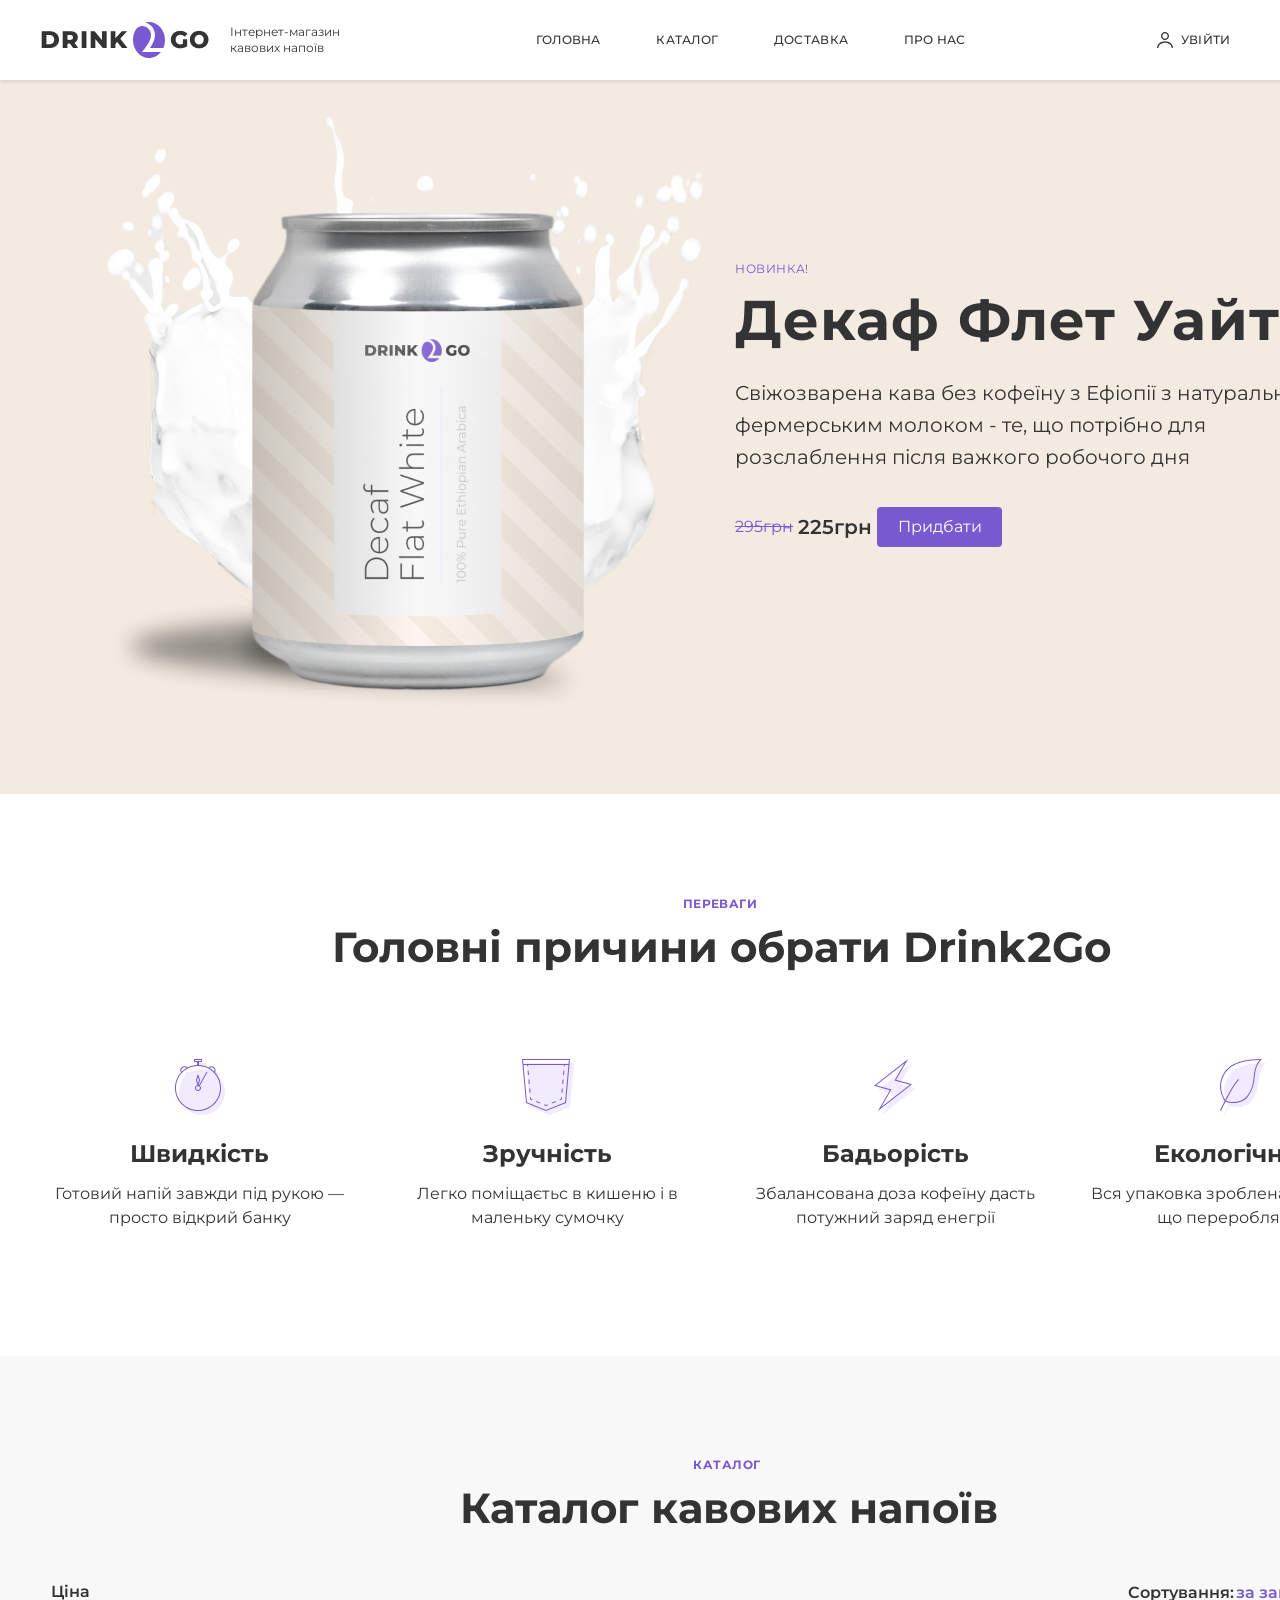
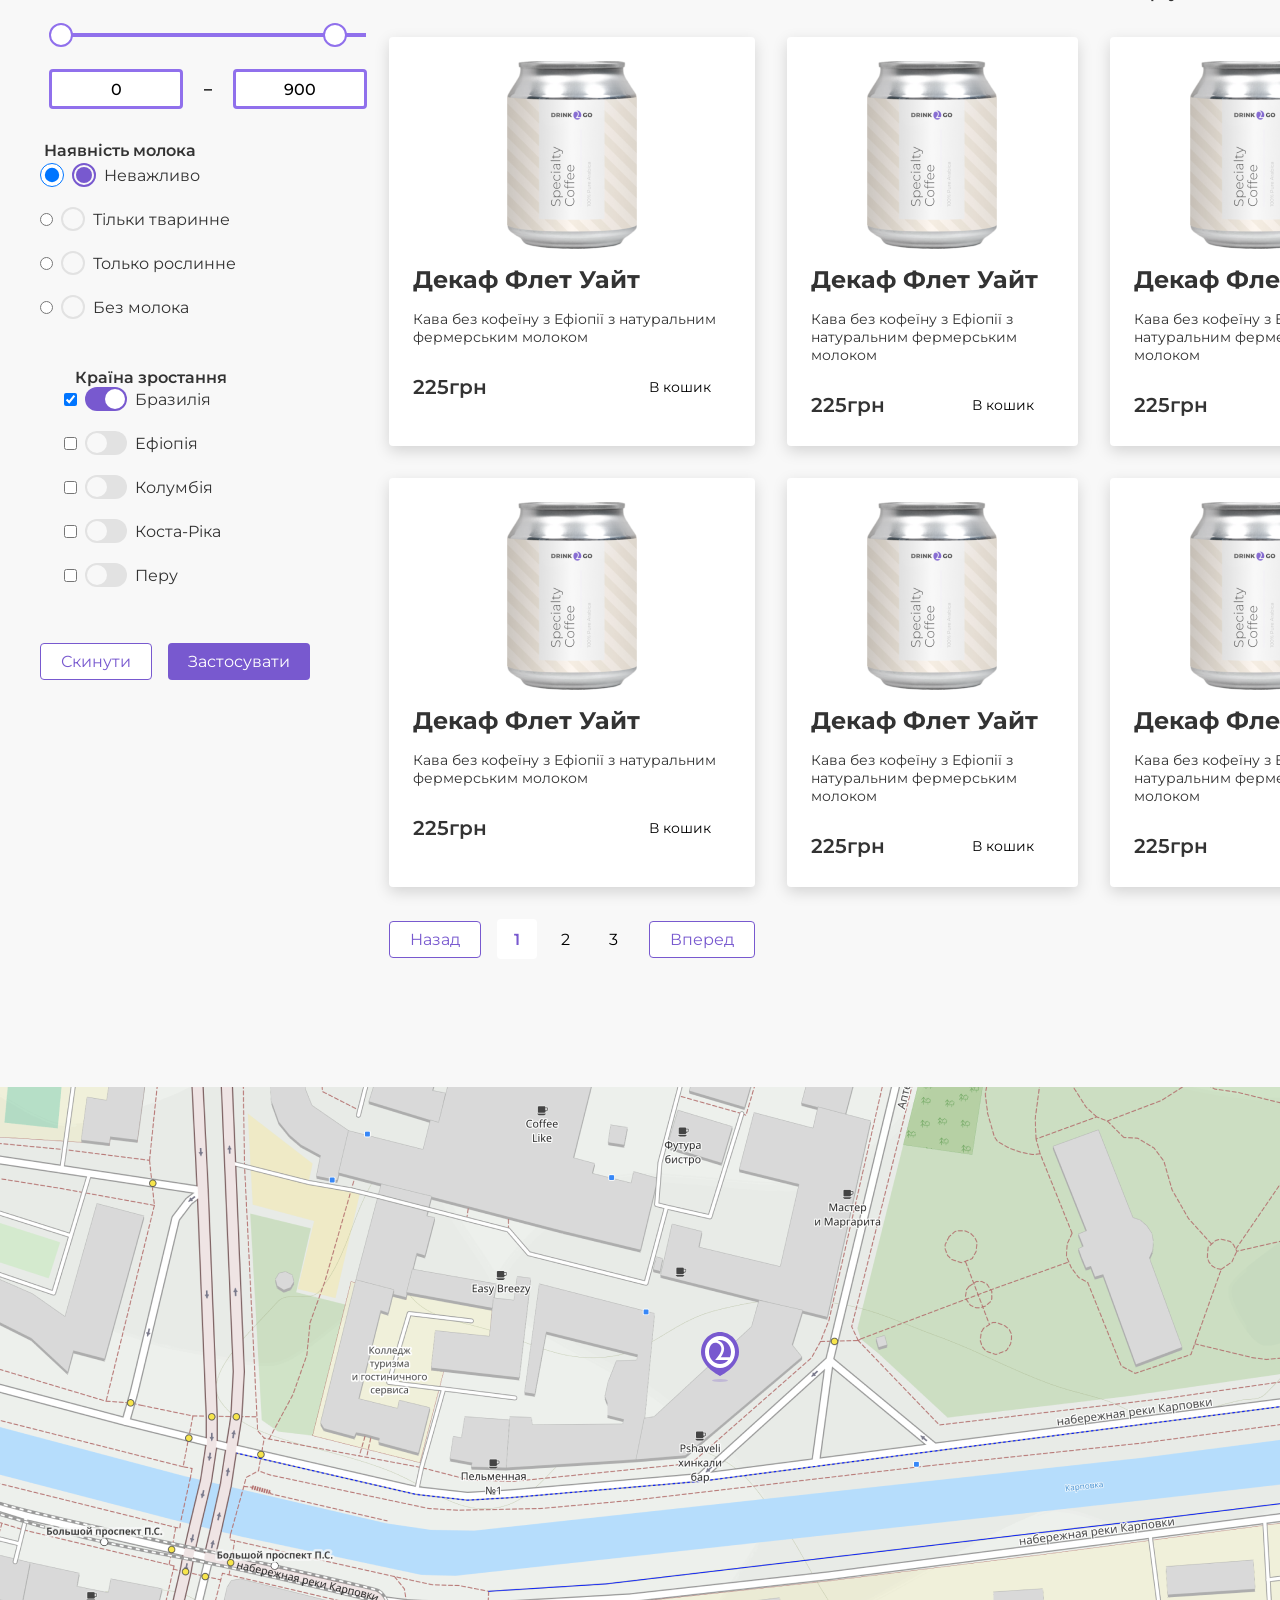
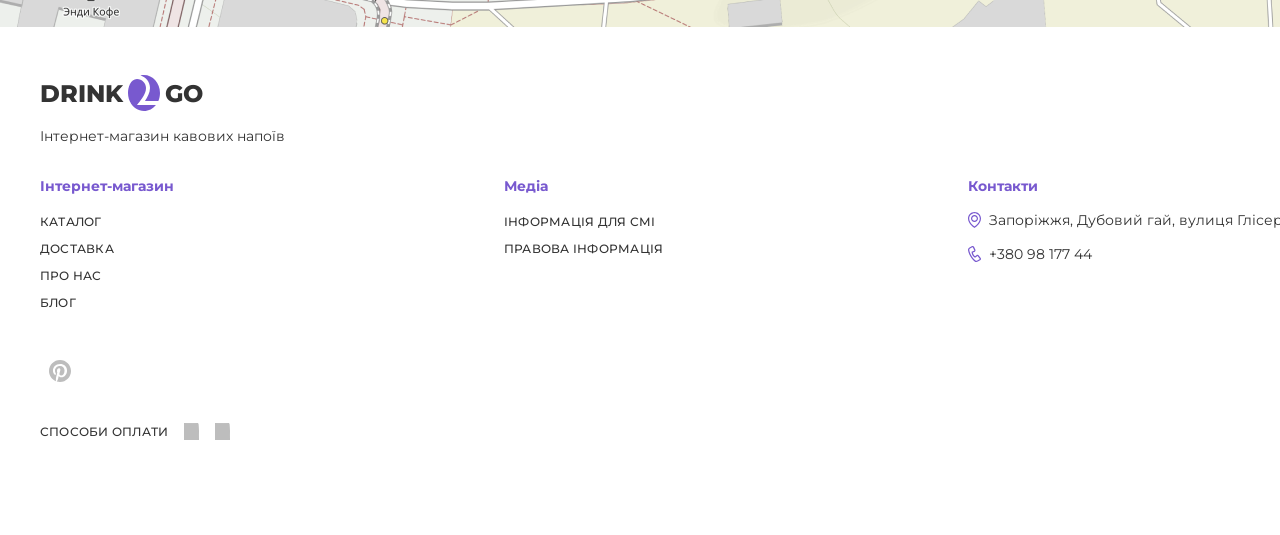
==== commit 5a1fa69a: "fix 0.0.2" ====
--- a/assets/index.html
+++ b/assets/index.html
@@ -4,6 +4,7 @@
   <meta charset="UTF-8">
   <meta http-equiv="X-UA-Compatible" content="IE=edge">
   <meta name="viewport" content="width=device-width, initial-scale=1.0">
+  <link href="https://fonts.googleapis.com/css2?family=Montserrat:wght@400;500;700&display=swap" rel="stylesheet">
   <meta name="description" content="Інтернет-магазин кавових напоїв Drink2Go: найкраща кава з доставкою по Україні.">
   <meta name="keywords" content="кава, інтернет-магазин, Drink2Go, напої, декаф, доставка кави">
   <meta name="author" content="Drink2Go">
@@ -17,19 +18,24 @@
       <span class="logo-drink">Drink</span>
       <img src="./img/_21.svg" alt="Logo" class="logo-icon">
       <span class="logo-go">go</span>
+      
     </div>
     <p class="header-description">Інтернет-магазин <br>кавових напоїв</p>
     <nav class="header-nav">
-      <a href="#" class="nav-link active">Головна</a>
-      <a href="#" class="nav-link">Каталог</a>
-      <a href="#" class="nav-link">Доставка</a>
-      <a href="#" class="nav-link">Про нас</a>
-      <a href="#" class="nav-link account-link">
-        <img src="./img/user0.svg" alt="Увійти"> Увійти
-      </a>
-      <a href="#" class="nav-link basket-link">
-        <img src="./img/union0.svg" alt="Кошик"> Кошик
-      </a>
+      <div class="nav-links">
+        <a href="#" class="nav-link active">Головна</a>
+        <a href="#" class="nav-link">Каталог</a>
+        <a href="#" class="nav-link">Доставка</a>
+        <a href="#" class="nav-link">Про нас</a>
+      </div>
+      <div class="nav-icons">
+        <a href="#" class="nav-link account-link">
+          <img src="./img/user0.svg" alt="Увійти"> Увійти
+        </a>
+        <a href="#" class="nav-link basket-link">
+          <img src="./img/union0.svg" alt="Кошик"> Кошик
+        </a>
+      </div>
     </nav>
   </header>
 
@@ -46,8 +52,8 @@
         <div class="price-container">
           <span class="old-price">295грн</span>
           <span class="current-price">225грн</span>
-        </div>
-        <button class="buy-button">Придбати</button>
+          <button class="buy-button">Придбати</button>
+        </div>
       </div>    
     </section>
 
@@ -95,178 +101,179 @@
           </div>
         </div>
       </div>
-
-      <div class="filter-container">
-        <div class="filter-section">
-          <h3 class="filter-title">Ціна</h3>
-          <div class="price-range">
-            <input type="text" class="price-input" value="0">
-            <span class="price-separator">-</span>
-            <input type="text" class="price-input" value="900">
-          </div>
-          <div class="range-slider">
-            <div class="slider-track"></div>
-            <div class="slider-thumb"></div>
-            <div class="slider-thumb"></div>
-          </div>
-        </div>
-
-        <div class="filter-section">
-          <h3 class="filter-title">Наявність молока</h3>
-          <div class="radio-group">
-            <label class="radio-option">
-              <input type="radio" name="milk" checked>
-              <span class="radio-custom"></span>
-              <span>Неважливо</span>
-            </label>
-            <label class="radio-option">
-              <input type="radio" name="milk">
-              <span class="radio-custom"></span>
-              <span>Тільки тваринне</span>
-            </label>
-            <label class="radio-option">
-              <input type="radio" name="milk">
-              <span class="radio-custom"></span>
-              <span>Только рослинне</span>
-            </label>
-            <label class="radio-option">
-              <input type="radio" name="milk">
-              <span class="radio-custom"></span>
-              <span>Без молока</span>
-            </label>
-          </div>
-        </div>
-
-        <div class="filter-section">
-          <h3 class="filter-title">Країна зростання</h3>
-          <div class="checkbox-group">
-            <label class="checkbox-option">
-              <input type="checkbox" checked>
-              <span class="checkbox-custom"></span>
-              <span>Бразилія</span>
-            </label>
-            <label class="checkbox-option">
-              <input type="checkbox">
-              <span class="checkbox-custom"></span>
-              <span>Ефіопія</span>
-            </label>
-            <label class="checkbox-option">
-              <input type="checkbox">
-              <span class="checkbox-custom"></span>
-              <span>Колумбія</span>
-            </label>
-            <label class="checkbox-option">
-              <input type="checkbox">
-              <span class="checkbox-custom"></span>
-              <span>Коста-Ріка</span>
-            </label>
-            <label class="checkbox-option">
-              <input type="checkbox">
-              <span class="checkbox-custom"></span>
-              <span>Перу</span>
-            </label>
-          </div>
-        </div>
-
-        <div class="filter-buttons">
-          <button class="secondary-button">Скинути</button>
-          <button class="primary-button">Застосувати</button>
-        </div>
-      </div>
-      <div class="products-grid">
-        <div class="product-card">
-          <img src="./img/coffee-can-10.png" alt="Декаф Флет Уайт" class="product-image">
-          <h3 class="product-title">Декаф Флет Уайт</h3>
-          <p class="product-description">
-            Кава без кофеїну з Ефіопії з натуральним фермерським молоком
-          </p>
-          <div class="product-footer">
-            <span class="product-price">225грн</span>
-            <button class="add-to-cart">
-              <img src="./img/union6.svg" alt="Додати в кошик">
-              <span>В кошик</span>
-            </button>
-          </div>
-        </div>
-        <div class="product-card">
-          <img src="./img/coffee-can-10.png" alt="Декаф Флет Уайт" class="product-image">
-          <h3 class="product-title">Декаф Флет Уайт</h3>
-          <p class="product-description">
-            Кава без кофеїну з Ефіопії з натуральним фермерським молоком
-          </p>
-          <div class="product-footer">
-            <span class="product-price">225грн</span>
-            <button class="add-to-cart">
-              <img src="./img/union6.svg" alt="Додати в кошик">
-              <span>В кошик</span>
-            </button>
-          </div>
-        </div>
-        <div class="product-card">
-          <img src="./img/coffee-can-10.png" alt="Декаф Флет Уайт" class="product-image">
-          <h3 class="product-title">Декаф Флет Уайт</h3>
-          <p class="product-description">
-            Кава без кофеїну з Ефіопії з натуральним фермерським молоком
-          </p>
-          <div class="product-footer">
-            <span class="product-price">225грн</span>
-            <button class="add-to-cart">
-              <img src="./img/union6.svg" alt="Додати в кошик">
-              <span>В кошик</span>
-            </button>
-          </div>
-        </div>
-        <div class="product-card">
-          <img src="./img/coffee-can-10.png" alt="Декаф Флет Уайт" class="product-image">
-          <h3 class="product-title">Декаф Флет Уайт</h3>
-          <p class="product-description">
-            Кава без кофеїну з Ефіопії з натуральним фермерським молоком
-          </p>
-          <div class="product-footer">
-            <span class="product-price">225грн</span>
-            <button class="add-to-cart">
-              <img src="./img/union6.svg" alt="Додати в кошик">
-              <span>В кошик</span>
-            </button>
-          </div>
-        </div>
-        <div class="product-card">
-          <img src="./img/coffee-can-10.png" alt="Декаф Флет Уайт" class="product-image">
-          <h3 class="product-title">Декаф Флет Уайт</h3>
-          <p class="product-description">
-            Кава без кофеїну з Ефіопії з натуральним фермерським молоком
-          </p>
-          <div class="product-footer">
-            <span class="product-price">225грн</span>
-            <button class="add-to-cart">
-              <img src="./img/union6.svg" alt="Додати в кошик">
-              <span>В кошик</span>
-            </button>
-          </div>
-        </div>
-        <div class="product-card">
-          <img src="./img/coffee-can-10.png" alt="Декаф Флет Уайт" class="product-image">
-          <h3 class="product-title">Декаф Флет Уайт</h3>
-          <p class="product-description">
-            Кава без кофеїну з Ефіопії з натуральним фермерським молоком
-          </p>
-          <div class="product-footer">
-            <span class="product-price">225грн</span>
-            <button class="add-to-cart">
-              <img src="./img/union6.svg" alt="Додати в кошик">
-              <span>В кошик</span>
-            </button>
-          </div>
-        </div>
-
-      <div class="pagination">
-        <button class="secondary-button">Назад</button>
-        <div class="page-numbers">
-          <button class="page-button active">1</button>
-          <button class="page-button">2</button>
-          <button class="page-button">3</button>
-        </div>
-        <button class="secondary-button">Вперед</button>
+      <div class="catalog-content">
+        <div class="filter-container">
+          <div class="filter-section1">
+            <h3 class="filter-title1">Ціна</h3>
+            <div class="range-slider">
+              <div class="slider-track"></div>
+              <div class="slider-thumb"></div>
+              <div class="slider-thumb"></div>
+            </div>
+            <div class="price-range">
+              <input type="text" class="price-input price-input1" value="0">
+              <span class="price-separator">_</span>
+              <input type="text" class="price-input price-input2" value="900">
+            </div>
+          </div>
+  
+          <div class="filter-section2 ">
+            <h3 class="filter-title2">Наявність молока</h3>
+            <div class="radio-group">
+              <label class="radio-option">
+                <input type="radio" name="milk" class="radio-custom" checked>
+                <span class="radio-custom"></span>
+                <span>Неважливо</span>
+              </label>
+              <label class="radio-option">
+                <input type="radio" name="milk">
+                <span class="radio-custom"></span>
+                <span>Тільки тваринне</span>
+              </label>
+              <label class="radio-option">
+                <input type="radio" name="milk">
+                <span class="radio-custom"></span>
+                <span>Только рослинне</span>
+              </label>
+              <label class="radio-option">
+                <input type="radio" name="milk">
+                <span class="radio-custom"></span>
+                <span>Без молока</span>
+              </label>
+            </div>
+          </div>
+  
+          <div class="filter-section3">
+            <h3 class="filter-title3">Країна зростання</h3>
+            <div class="checkbox-group">
+              <label class="checkbox-option">
+                <input type="checkbox" checked>
+                <span class="checkbox-custom"></span>
+                <span>Бразилія</span>
+              </label>
+              <label class="checkbox-option">
+                <input type="checkbox">
+                <span class="checkbox-custom"></span>
+                <span>Ефіопія</span>
+              </label>
+              <label class="checkbox-option">
+                <input type="checkbox">
+                <span class="checkbox-custom"></span>
+                <span>Колумбія</span>
+              </label>
+              <label class="checkbox-option">
+                <input type="checkbox">
+                <span class="checkbox-custom"></span>
+                <span>Коста-Ріка</span>
+              </label>
+              <label class="checkbox-option">
+                <input type="checkbox">
+                <span class="checkbox-custom"></span>
+                <span>Перу</span>
+              </label>
+            </div>
+          </div>
+  
+          <div class="filter-buttons">
+            <button class="secondary-button">Скинути</button>
+            <button class="primary-button">Застосувати</button>
+          </div>
+        </div>
+        <div class="products-grid">
+          <div class="product-card">
+            <img src="./img/coffee-can-10.png" alt="Декаф Флет Уайт" class="product-image">
+            <h3 class="product-title">Декаф Флет Уайт</h3>
+            <p class="product-description">
+              Кава без кофеїну з Ефіопії з натуральним фермерським молоком
+            </p>
+            <div class="product-footer">
+              <span class="product-price">225грн</span>
+              <button class="add-to-cart">
+                <img src="./img/union6.svg" alt="Додати в кошик">
+                <span>В кошик</span>
+              </button>
+            </div>
+          </div>
+          <div class="product-card">
+            <img src="./img/coffee-can-10.png" alt="Декаф Флет Уайт" class="product-image">
+            <h3 class="product-title">Декаф Флет Уайт</h3>
+            <p class="product-description">
+              Кава без кофеїну з Ефіопії з натуральним фермерським молоком
+            </p>
+            <div class="product-footer">
+              <span class="product-price">225грн</span>
+              <button class="add-to-cart">
+                <img src="./img/union6.svg" alt="Додати в кошик">
+                <span>В кошик</span>
+              </button>
+            </div>
+          </div>
+          <div class="product-card">
+            <img src="./img/coffee-can-10.png" alt="Декаф Флет Уайт" class="product-image">
+            <h3 class="product-title">Декаф Флет Уайт</h3>
+            <p class="product-description">
+              Кава без кофеїну з Ефіопії з натуральним фермерським молоком
+            </p>
+            <div class="product-footer">
+              <span class="product-price">225грн</span>
+              <button class="add-to-cart">
+                <img src="./img/union6.svg" alt="Додати в кошик">
+                <span>В кошик</span>
+              </button>
+            </div>
+          </div>
+          <div class="product-card">
+            <img src="./img/coffee-can-10.png" alt="Декаф Флет Уайт" class="product-image">
+            <h3 class="product-title">Декаф Флет Уайт</h3>
+            <p class="product-description">
+              Кава без кофеїну з Ефіопії з натуральним фермерським молоком
+            </p>
+            <div class="product-footer">
+              <span class="product-price">225грн</span>
+              <button class="add-to-cart">
+                <img src="./img/union6.svg" alt="Додати в кошик">
+                <span>В кошик</span>
+              </button>
+            </div>
+          </div>
+          <div class="product-card">
+            <img src="./img/coffee-can-10.png" alt="Декаф Флет Уайт" class="product-image">
+            <h3 class="product-title">Декаф Флет Уайт</h3>
+            <p class="product-description">
+              Кава без кофеїну з Ефіопії з натуральним фермерським молоком
+            </p>
+            <div class="product-footer">
+              <span class="product-price">225грн</span>
+              <button class="add-to-cart">
+                <img src="./img/union6.svg" alt="Додати в кошик">
+                <span>В кошик</span>
+              </button>
+            </div>
+          </div>
+          <div class="product-card">
+            <img src="./img/coffee-can-10.png" alt="Декаф Флет Уайт" class="product-image">
+            <h3 class="product-title">Декаф Флет Уайт</h3>
+            <p class="product-description">
+              Кава без кофеїну з Ефіопії з натуральним фермерським молоком
+            </p>
+            <div class="product-footer">
+              <span class="product-price">225грн</span>
+              <button class="add-to-cart">
+                <img src="./img/union6.svg" alt="Додати в кошик">
+                <span>В кошик</span>
+              </button>
+            </div>
+          </div>
+  
+        <div class="pagination">
+          <button class="secondary-button">Назад</button>
+          <div class="page-numbers">
+            <button class="page-button active">1</button>
+            <button class="page-button">2</button>
+            <button class="page-button">3</button>
+          </div>
+          <button class="secondary-button">Вперед</button>
+        </div>
       </div>
     </section>
 
--- a/assets/css/style.css
+++ b/assets/css/style.css
@@ -14,8 +14,9 @@
   font-family: 'Montserrat', sans-serif;
   color: #333;
   background: #fff;
-  line-height: 1.5;
+  /* line-height: 1.5; */
   -webkit-font-smoothing: antialiased;
+  width: 1440px;
 }
 
 img {
@@ -40,26 +41,6 @@
   width: 100%;
   max-width: 1440px;
   margin: 0 auto;
-}
-
-.section-badge {
-  display: block;
-  text-align: center;
-  color: #7859cf;
-  font-size: 0.75rem;
-  font-weight: 700;
-  letter-spacing: 0.04em;
-  text-transform: uppercase;
-  margin-bottom: 1rem;
-}
-
-.section-title {
-  color: #333;
-  font-size: 2.625rem;
-  font-weight: 700;
-  line-height: 1.2;
-  text-align: center;
-  margin-bottom: 2.5rem;
 }
 
 .primary-button {
@@ -95,47 +76,71 @@
   display: flex;
   justify-content: space-between;
   align-items: center;
-  padding: 1rem 2.5rem;
+  padding: 0px 290px 0px 33px;
   background: white;
   box-shadow: 0 2px 4px rgba(0, 0, 0, 0.1);
   position: sticky;
   top: 0;
   z-index: 100;
+  height: 80px;
+  width: 100%;
+  padding: 22px 47px 22px 40px;
 }
 
 .header-logo {
   display: flex;
   align-items: center;
+  font-size: 24px;
   font-weight: 800;
-  font-size: 1.5rem;
   text-transform: uppercase;
-}
+  line-height: 24px;
+  padding-top: 5px;
+  padding-bottom: 5px;
+  letter-spacing: 1px;
+}
+
 
 .logo-icon {
-  margin: 0 0.5rem;
+  width: 32px;
+  height: 36px;
+  margin-left: 5px;
+  margin-right: 5px;
 }
 
 .header-description {
-  font-size: 0.75rem;
+  margin-left: 20px;
+  font-size: 12px;
+  font-weight: 400;
+  text-transform: none;
+  line-height: 16px;
+  flex-grow: 1;
 }
 
 .header-nav {
   display: flex;
   align-items: center;
-  gap: rem;
+  gap: 151px;
+}
+
+.nav-links {
+  width: 470px;
+  display: flex;
+  align-items: center;
+  justify-content: space-between;
 }
 
 .nav-link {
-  font-size: 0.75rem;
+  font-size: 12px;
   font-weight: 500;
-  letter-spacing: 0.02em;
+  letter-spacing: 0.3px;
   text-transform: uppercase;
+  line-height: 16px;
   padding: 2rem 1.25rem;
   position: relative;
   transition: color 0.3s;
 }
 
-.nav-link:hover {
+/* .nav-link:hover {
   color: #7859cf;
 }
 
@@ -151,6 +156,14 @@
   width: 100%;
   height: 2px;
   background: #7859cf;
+} */
+
+
+.nav-icons {
+  display: flex;
+  align-items: center;
+  justify-content: space-between;
+  gap: 26px;
 }
 
 .account-link,
@@ -165,13 +178,22 @@
   display: flex;
   align-items: center;
   justify-content: space-between;
-  padding: 3rem 5rem;
+  padding: 30px 5rem 84px 105px;
   background: #f3ebe1;
   height: 714px;
 }
 
 .slider-content {
   max-width: 625px;
+  margin-top: 17px;
+}
+
+.badge{
+font-size: 12px;
+font-weight: 700px;
+letter-spacing: 0.6px;
+text-transform: uppercase;
+color: #7859cf;
 }
 
 .slider-title {
@@ -179,36 +201,46 @@
   font-weight: 700;
   line-height: 1.2;
   letter-spacing: 0.02em;
-  margin: 1rem 0;
+  margin: 0.6rem 0 1.4rem 0;
 }
 
 .slider-description {
   font-size: 1.25rem;
   line-height: 1.6;
+  margin-bottom: 34px;
+}
+
+.price-container {
+  display: flex;
+  flex-direction: row;
+  align-items: center;
   margin-bottom: 2rem;
-}
-
-.price-container {
-  display: flex;
-  align-items: center;
-  gap: 1rem;
-  margin-bottom: 2rem;
+  width: 400px;
+  gap: 5px;
 }
 
 .current-price {
-  font-size: 1.25rem;
+  font-size: 20px;
   font-weight: 600;
 }
 
 .old-price {
-  font-size: 1rem;
+  font-size: 16px;
+  font-weight: 400;
   text-decoration: line-through;
   color: #7859cf;
 }
 
 .buy-button {
-  padding: 0.5rem 1.25rem;
-  font-size: 1rem;
+  width: 125px;
+  height: 40px;
+  display: flex;
+  align-items: center;
+  justify-content: center;
+  background: #7859cf; 
+  color: white;
+  border-radius: 4px;
+  font-size: 16px;
 }
 
 .slider-image {
@@ -219,15 +251,40 @@
 
 /* Преимущества */
 .features {
-  padding: 5rem 2.5rem;
+  padding: 102px 2rem;
+  height: 562px;
   background: white;
+  display: flex;
+  flex-direction: column;
+  align-items: center;
+}
+
+.section-badge {
+  color: #7859cf;
+  font-size: 12px;
+  font-weight: 700;
+  letter-spacing: 0.04em;
+  text-transform: uppercase;
+}
+
+.section-title {
+  color: #333;
+  font-size: 42px;
+  font-weight: 700;
+  line-height: 1.2;
+  text-align: center;
+  margin-bottom: 2.5rem;
+  margin-top: 11px;
+  margin-left: 3px;
 }
 
 .features-grid {
   display: grid;
   grid-template-columns: repeat(4, 1fr);
-  gap: 2rem;
-  margin-top: 3rem;
+  grid-gap: 40px;
+  margin-top: 47px;
+  margin-left: 14px;
+  margin-right: 11px;
 }
 
 .feature {
@@ -236,13 +293,13 @@
 
 .feature-icon {
   height: 56px;
-  margin-bottom: 1.5rem;
+  margin-bottom: 20px;
 }
 
 .feature-title {
-  font-size: 1.5rem;
+  font-size: 24px;
   font-weight: 700;
-  margin-bottom: 1rem;
+  margin-bottom: 14px;
 }
 
 .feature-description {
@@ -257,20 +314,28 @@
 }
 
 .catalog-header {
+  margin-top: 21px;
+  margin-left: 7px;
   display: flex;
   flex-direction: column;
   align-items: center;
-  margin-bottom: 3rem;
+  margin-bottom: 1rem;
   position: relative;
+  width: 100%;
 }
 
 .sort-container {
   position: absolute;
-  right: 0;
-  top: 0;
-  display: flex;
-  align-items: center;
-  gap: 1rem;
+  right: -7px;
+  bottom: -29px;
+  display: flex;
+  align-items: center;
+  gap: 2px;
+}
+
+.sort-label {
+  font-size: 16px;
+  font-weight: 600;
 }
 
 .sort-select {
@@ -280,60 +345,98 @@
   color: #7859cf;
   font-weight: 600;
   cursor: pointer;
-}
+  font-size: 16px;
+}
+
+.catalog-content {
+  display: flex;
+  justify-content: space-between;
+}
+
 
 .filter-container {
   display: flex;
   flex-direction: column;
   gap: 2rem;
-  width: 25%;
+  width: 318px;
   margin-bottom: 3rem;
 }
 
-.filter-section {
-  background: white;
+.filter-section1{
+  padding: 0rem;
+}
+.filter-section2{
+  padding: 0rem;
+}
+.filter-section3{
   padding: 1.5rem;
-  border-radius: 4px;
-}
-
-.filter-title {
+}
+
+
+.filter-title1 {
   font-size: 1rem;
   font-weight: 600;
-  margin-bottom: 1rem;
+  margin-left: 11px;
+  margin-top: -7px;
+}
+
+.filter-title2 {
+  font-size: 16px;
+  font-weight: 600;
+  line-height: 24px;
+  margin-left: 4px;
+  margin-top: -2px;
+}
+
+.filter-title3 {
+  font-size: 1rem;
+  font-weight: 600;
+  margin-left: 11px;
+  margin-top: -7px;
 }
 
 .price-range {
   display: flex;
   align-items: center;
   gap: 0.5rem;
-  margin-bottom: 1rem;
+  margin-left: 9px;
 }
 
 .price-input {
-  border: 2px solid #9070ec;
+  border: 3px solid #9070ec;
   border-radius: 4px;
-  padding: 0.5rem;
   text-align: center;
-  width: 100px;
-}
+  width: 134px;
+  height: 40px;
+  margin-top: 32px;
+  font-size: 16px;
+  font-weight: 500;
+  line-height: 24px;
+  font-family: 'Montserrat', sans-serif;
+}
+
 
 .price-separator {
-  font-weight: 500;
+  font-weight: 800;
+  margin-top: 20px;
+  margin-left: 13px;
+  margin-right: 13px;
 }
 
 .range-slider {
   height: 4px;
   background: #e2e2e2;
   position: relative;
-  margin: 1rem 0;
+  margin-top: 32px;
+  margin-left: 9px;
 }
 
 .slider-track {
   position: absolute;
-  height: 100%;
+  height: 90%;
   background: #9070ec;
   left: 3.77%;
-  right: 10.06%;
+  right: -2.5%;
 }
 
 .slider-thumb {
@@ -352,14 +455,14 @@
 }
 
 .slider-thumb:last-child {
-  right: 20px;
+  right: 11px;
 }
 
 .radio-group,
 .checkbox-group {
   display: flex;
   flex-direction: column;
-  gap: 1rem;
+  gap: 20px;
 }
 
 .radio-option,
@@ -444,7 +547,8 @@
 }
 
 .products-grid {
-  width: 75%;
+  margin-top: 3rem;
+  width: 1011px;
   display: grid;
   grid-template-columns: repeat(3, 1fr);
   gap: 2rem;
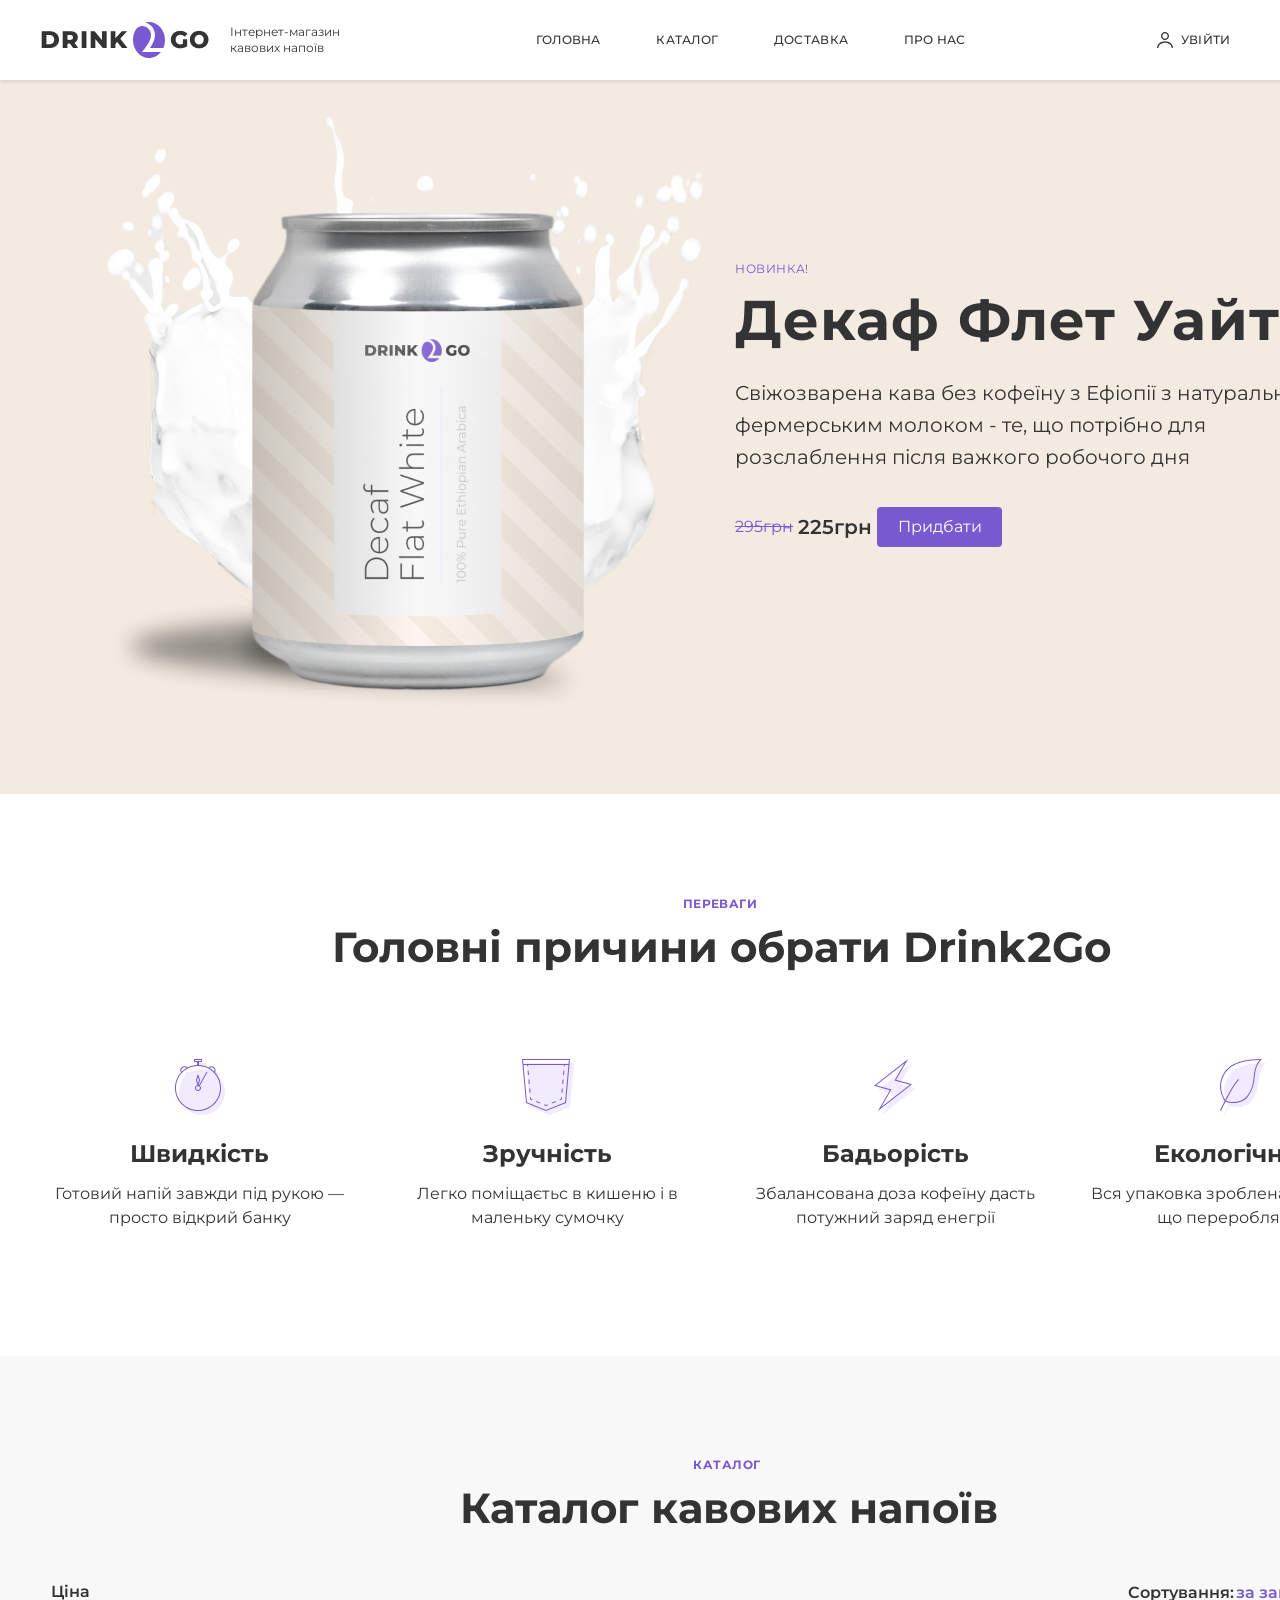
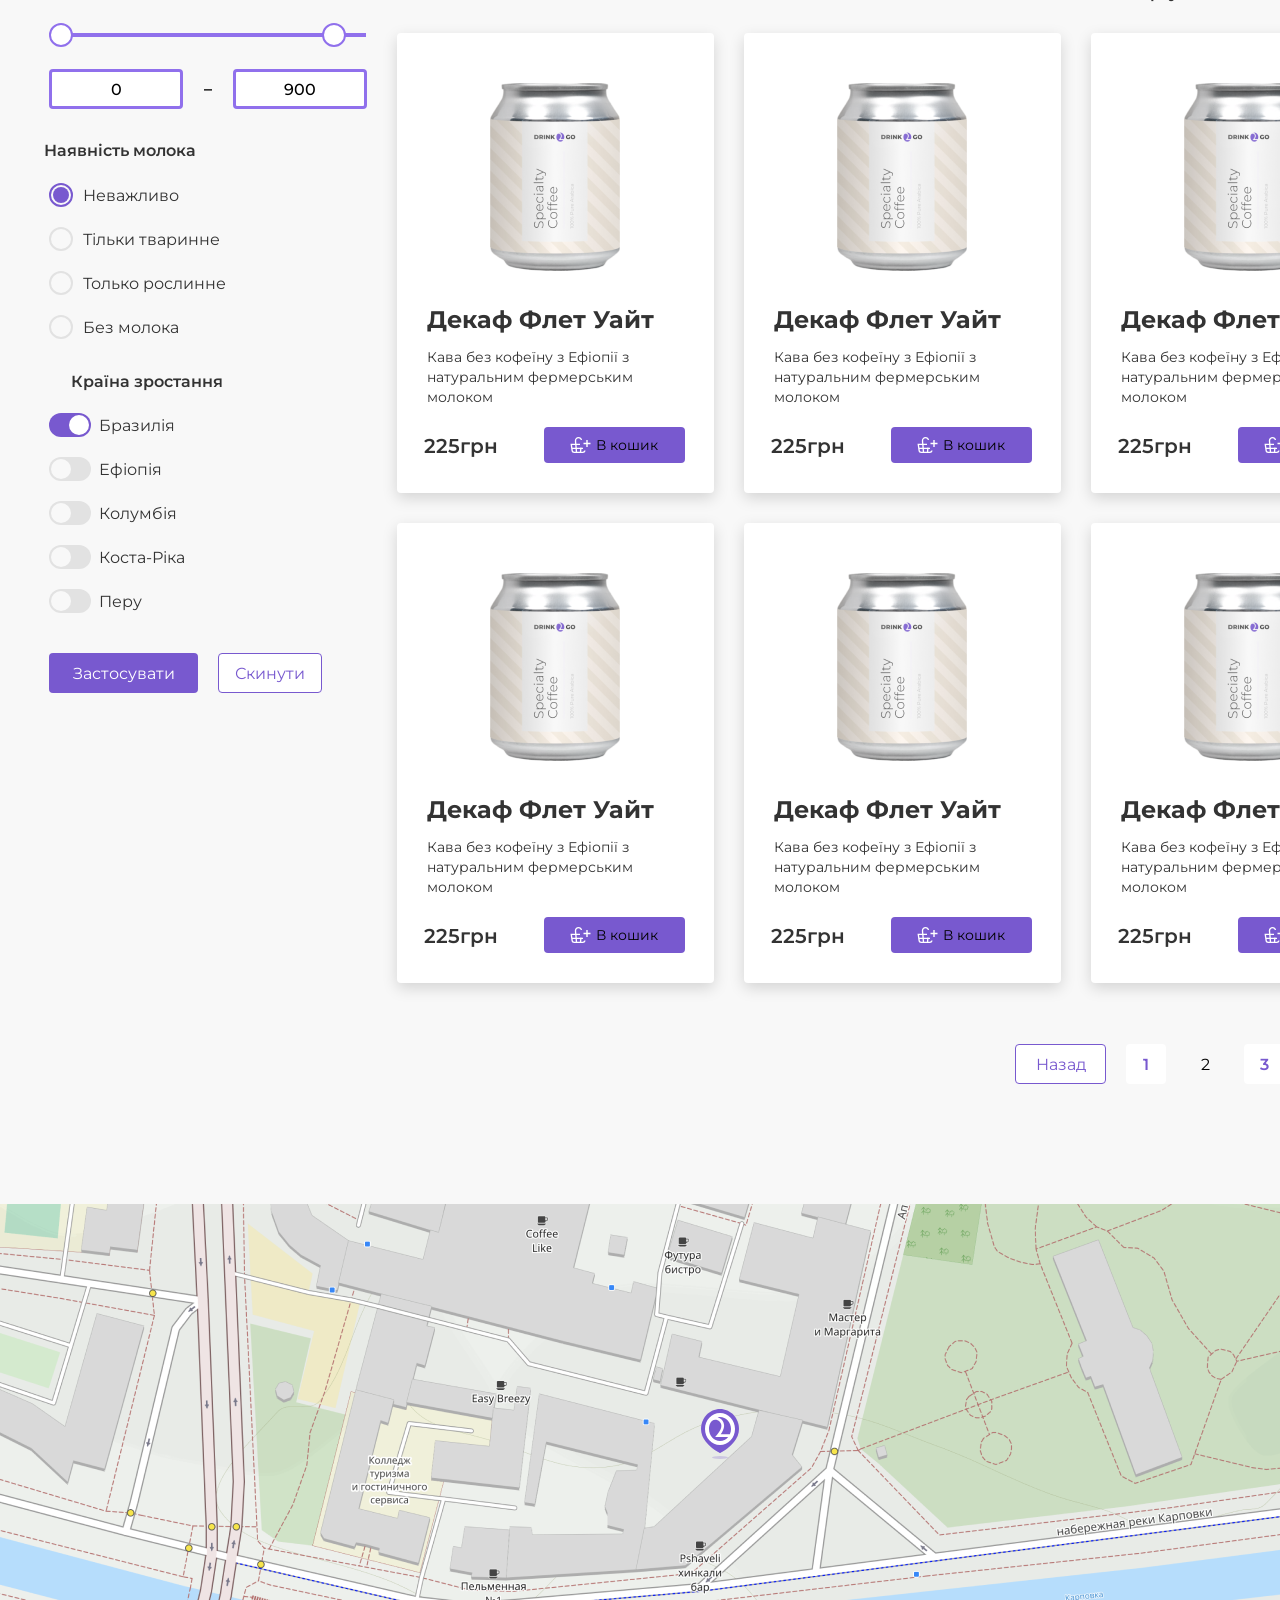
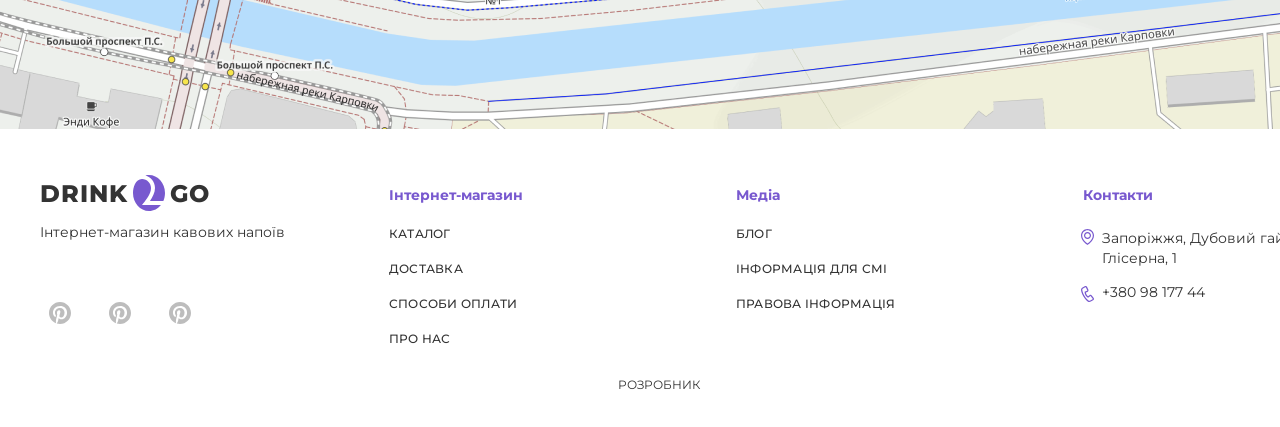
==== commit 620dd871: "fix 0.0.4 (готово но без слайдера)" ====
--- a/assets/index.html
+++ b/assets/index.html
@@ -10,7 +10,7 @@
   <meta name="author" content="Drink2Go">
   <title>Drink2Go – Інтернет-магазин кавових напоїв</title>
   <link rel="stylesheet" href="./css/style.css">
-  <script src="./js/index.js" defer></script>
+  <script type="module" src="./js/index.js" defer></script>
 </head>
 <body>
   <header class="header">
@@ -29,7 +29,7 @@
         <a href="#" class="nav-link">Про нас</a>
       </div>
       <div class="nav-icons">
-        <a href="#" class="nav-link account-link">
+        <a href="#" class="nav-link account-link forma-login">
           <img src="./img/user0.svg" alt="Увійти"> Увійти
         </a>
         <a href="#" class="nav-link basket-link">
@@ -175,106 +175,107 @@
           </div>
   
           <div class="filter-buttons">
+            <button class="primary-button">Застосувати</button>
             <button class="secondary-button">Скинути</button>
-            <button class="primary-button">Застосувати</button>
-          </div>
-        </div>
-        <div class="products-grid">
-          <div class="product-card">
-            <img src="./img/coffee-can-10.png" alt="Декаф Флет Уайт" class="product-image">
-            <h3 class="product-title">Декаф Флет Уайт</h3>
-            <p class="product-description">
-              Кава без кофеїну з Ефіопії з натуральним фермерським молоком
-            </p>
-            <div class="product-footer">
-              <span class="product-price">225грн</span>
-              <button class="add-to-cart">
-                <img src="./img/union6.svg" alt="Додати в кошик">
-                <span>В кошик</span>
-              </button>
-            </div>
-          </div>
-          <div class="product-card">
-            <img src="./img/coffee-can-10.png" alt="Декаф Флет Уайт" class="product-image">
-            <h3 class="product-title">Декаф Флет Уайт</h3>
-            <p class="product-description">
-              Кава без кофеїну з Ефіопії з натуральним фермерським молоком
-            </p>
-            <div class="product-footer">
-              <span class="product-price">225грн</span>
-              <button class="add-to-cart">
-                <img src="./img/union6.svg" alt="Додати в кошик">
-                <span>В кошик</span>
-              </button>
-            </div>
-          </div>
-          <div class="product-card">
-            <img src="./img/coffee-can-10.png" alt="Декаф Флет Уайт" class="product-image">
-            <h3 class="product-title">Декаф Флет Уайт</h3>
-            <p class="product-description">
-              Кава без кофеїну з Ефіопії з натуральним фермерським молоком
-            </p>
-            <div class="product-footer">
-              <span class="product-price">225грн</span>
-              <button class="add-to-cart">
-                <img src="./img/union6.svg" alt="Додати в кошик">
-                <span>В кошик</span>
-              </button>
-            </div>
-          </div>
-          <div class="product-card">
-            <img src="./img/coffee-can-10.png" alt="Декаф Флет Уайт" class="product-image">
-            <h3 class="product-title">Декаф Флет Уайт</h3>
-            <p class="product-description">
-              Кава без кофеїну з Ефіопії з натуральним фермерським молоком
-            </p>
-            <div class="product-footer">
-              <span class="product-price">225грн</span>
-              <button class="add-to-cart">
-                <img src="./img/union6.svg" alt="Додати в кошик">
-                <span>В кошик</span>
-              </button>
-            </div>
-          </div>
-          <div class="product-card">
-            <img src="./img/coffee-can-10.png" alt="Декаф Флет Уайт" class="product-image">
-            <h3 class="product-title">Декаф Флет Уайт</h3>
-            <p class="product-description">
-              Кава без кофеїну з Ефіопії з натуральним фермерським молоком
-            </p>
-            <div class="product-footer">
-              <span class="product-price">225грн</span>
-              <button class="add-to-cart">
-                <img src="./img/union6.svg" alt="Додати в кошик">
-                <span>В кошик</span>
-              </button>
-            </div>
-          </div>
-          <div class="product-card">
-            <img src="./img/coffee-can-10.png" alt="Декаф Флет Уайт" class="product-image">
-            <h3 class="product-title">Декаф Флет Уайт</h3>
-            <p class="product-description">
-              Кава без кофеїну з Ефіопії з натуральним фермерським молоком
-            </p>
-            <div class="product-footer">
-              <span class="product-price">225грн</span>
-              <button class="add-to-cart">
-                <img src="./img/union6.svg" alt="Додати в кошик">
-                <span>В кошик</span>
-              </button>
-            </div>
-          </div>
-  
-        <div class="pagination">
+          </div>
+        </div>
+        <div class="filter-background">
+          <div class="products-grid">
+          <div class="product-card">
+            <img src="./img/coffee-can-10.png" alt="Декаф Флет Уайт" class="product-image">
+            <h3 class="product-title">Декаф Флет Уайт</h3>
+            <p class="product-description">
+              Кава без кофеїну з Ефіопії з <br> натуральним фермерським <br> молоком
+            </p>
+            <div class="product-footer">
+              <span class="product-price">225грн</span>
+              <button class="add-to-cart">
+                <img src="./img/union6.svg" alt="Додати в кошик">
+                <span>В кошик</span>
+              </button>
+            </div>
+          </div>
+          <div class="product-card">
+            <img src="./img/coffee-can-10.png" alt="Декаф Флет Уайт" class="product-image">
+            <h3 class="product-title">Декаф Флет Уайт</h3>
+            <p class="product-description">
+              Кава без кофеїну з Ефіопії з <br> натуральним фермерським <br> молоком
+            </p>
+            <div class="product-footer">
+              <span class="product-price">225грн</span>
+              <button class="add-to-cart">
+                <img src="./img/union6.svg" alt="Додати в кошик">
+                <span>В кошик</span>
+              </button>
+            </div>
+          </div>
+          <div class="product-card">
+            <img src="./img/coffee-can-10.png" alt="Декаф Флет Уайт" class="product-image">
+            <h3 class="product-title">Декаф Флет Уайт</h3>
+            <p class="product-description">
+              Кава без кофеїну з Ефіопії з <br> натуральним фермерським <br> молоком
+            </p>
+            <div class="product-footer">
+              <span class="product-price">225грн</span>
+              <button class="add-to-cart">
+                <img src="./img/union6.svg" alt="Додати в кошик">
+                <span>В кошик</span>
+              </button>
+            </div>
+          </div>
+          <div class="product-card">
+            <img src="./img/coffee-can-10.png" alt="Декаф Флет Уайт" class="product-image">
+            <h3 class="product-title">Декаф Флет Уайт</h3>
+            <p class="product-description">
+              Кава без кофеїну з Ефіопії з <br> натуральним фермерським <br> молоком
+            </p>
+            <div class="product-footer">
+              <span class="product-price">225грн</span>
+              <button class="add-to-cart">
+                <img src="./img/union6.svg" alt="Додати в кошик">
+                <span>В кошик</span>
+              </button>
+            </div>
+          </div>
+          <div class="product-card">
+            <img src="./img/coffee-can-10.png" alt="Декаф Флет Уайт" class="product-image">
+            <h3 class="product-title">Декаф Флет Уайт</h3>
+            <p class="product-description">
+              Кава без кофеїну з Ефіопії з <br> натуральним фермерським <br> молоком
+            </p>
+            <div class="product-footer">
+              <span class="product-price">225грн</span>
+              <button class="add-to-cart">
+                <img src="./img/union6.svg" alt="Додати в кошик">
+                <span>В кошик</span>
+              </button>
+            </div>
+          </div>
+          <div class="product-card">
+            <img src="./img/coffee-can-10.png" alt="Декаф Флет Уайт" class="product-image">
+            <h3 class="product-title">Декаф Флет Уайт</h3>
+            <p class="product-description">
+              Кава без кофеїну з Ефіопії з <br> натуральним фермерським <br> молоком
+            </p>
+            <div class="product-footer">
+              <span class="product-price">225грн</span>
+              <button class="add-to-cart">
+                <img src="./img/union6.svg" alt="Додати в кошик">
+                <span>В кошик</span>
+              </button>
+            </div>
+          </div>
+          </div>
+          <div class="pagination">
           <button class="secondary-button">Назад</button>
           <div class="page-numbers">
             <button class="page-button active">1</button>
             <button class="page-button">2</button>
-            <button class="page-button">3</button>
+            <button class="page-button active">3</button>
           </div>
           <button class="secondary-button">Вперед</button>
-        </div>
-      </div>
+          </div>
+        </div>
     </section>
 
     <div class="map-container">
@@ -285,27 +286,41 @@
 
   <footer class="footer">
     <div class="footer-content">
-      <div class="footer-logo">
-        <span class="logo-drink">Drink</span>
-        <img src="./img/_20.svg" alt="Logo" class="logo-icon">
-        <span class="logo-go">go</span>
-      </div>
-      <p class="footer-description">Інтернет-магазин кавових напоїв</p>
-
+      <div class="footer-background">
+        <div class="footer-logo">
+            <span class="logo-drink">Drink</span>
+            <img src="./img/_20.svg" alt="Logo" class="logo-icon">
+            <span class="logo-go">go</span>
+        </div>
+        <p class="footer-description">Інтернет-магазин кавових напоїв</p>  
+      <div class="social-links">
+            <a href="#" class="social-link">
+              <img src="./img/icons-logo-pinterest0.svg" alt="Pinterest">
+            </a>
+            <a href="#" class="social-link">
+              <img src="./img/icons-logo-pinterest0.svg" alt="Pinterest">
+            </a>
+            <a href="#" class="social-link">
+              <img src="./img/icons-logo-pinterest0.svg" alt="Pinterest">
+            </a>
+          </div>
+      </div>
+      
       <div class="footer-sections">
         <div class="footer-section">
           <h3 class="footer-title">Інтернет-магазин</h3>
           <ul class="footer-links">
             <li><a href="#">Каталог</a></li>
             <li><a href="#">Доставка</a></li>
+            <li><a href="#">Способи оплати</a></li>
             <li><a href="#">Про нас</a></li>
-            <li><a href="#">Блог</a></li>
           </ul>
         </div>
 
         <div class="footer-section">
           <h3 class="footer-title">Медіа</h3>
           <ul class="footer-links">
+            <li><a href="#">Блог</a></li>
             <li><a href="#">Інформація для СМІ</a></li>
             <li><a href="#">Правова інформація</a></li>
           </ul>
@@ -314,36 +329,27 @@
         <div class="footer-section">
           <h3 class="footer-title">Контакти</h3>
           <div class="contact-info">
-            <img src="./img/icons-logo-address0.svg" alt="Адреса">
+            <img src="./img/icons-logo-address0.svg" alt="Адреса" class="contact-icon1">
             <p>Запоріжжя, Дубовий гай, вулиця Глісерна, 1</p>
           </div>
           <div class="contact-info">
-            <img src="./img/icons-logo-phone0.svg" alt="Телефон">
+            <img src="./img/icons-logo-phone0.svg" alt="Телефон" class="contact-icon2">
             <p>+380 98 177 44</p>
           </div>
         </div>
       </div>
-
-      <div class="social-links">
-        <a href="#" class="social-link">
-          <img src="./img/icons-logo-pinterest0.svg" alt="Pinterest">
-        </a>
-        <a href="#" class="social-link">
-          <span class="vk-icon"></span>
-        </a>
-        <a href="#" class="social-link">
-          <span class="ok-icon"></span>
-        </a>
-      </div>
-
-      <div class="payment-methods">
-        <span>Способи оплати</span>
-        <img src="./img/vector-10.svg" alt="Платежная система">
-        <img src="./img/vector-20.svg" alt="Платежная система">
-      </div>
-
-      <p class="copyright">© Розробник</p>
+      <span class="developer">РОЗРОБНИК</span>
     </div>
   </footer>
+  <div class="frame-1 no-active">
+    <div class="rectangle-1"></div>
+    <div class="div">Увійти</div>
+    <div class="rectangle-4"></div>
+    <div class="div2">Логін</div>
+    <div class="rectangle-42"></div>
+    <div class="div3">Пароль</div>
+    <div class="rectangle-43"></div>
+    <div class="div4">Логін</div>
+  </div>  
 </body>
 </html>
--- a/assets/css/style.css
+++ b/assets/css/style.css
@@ -41,34 +41,6 @@
   width: 100%;
   max-width: 1440px;
   margin: 0 auto;
-}
-
-.primary-button {
-  background: #7859cf;
-  color: white;
-  border-radius: 4px;
-  padding: 0.5rem 1.25rem;
-  font-size: 1rem;
-  transition: background 0.3s;
-}
-
-.primary-button:hover {
-  background: #9070ec;
-}
-
-.secondary-button {
-  background: white;
-  color: #7859cf;
-  border-radius: 4px;
-  padding: 0.5rem 1.25rem;
-  font-size: 1rem;
-  border: 1px solid #7859cf;
-  transition: all 0.3s;
-}
-
-.secondary-button:hover {
-  color: white;
-  background: #7859cf;
 }
 
 /* Шапка */
@@ -140,24 +112,6 @@
   transition: color 0.3s;
 }
 
-/* .nav-link:hover {
-  color: #7859cf;
-}
-
-.nav-link.active {
-  color: #7859cf;
-}
-
-.nav-link.active::after {
-  content: '';
-  position: absolute;
-  bottom: -16px;
-  left: 0;
-  width: 100%;
-  height: 2px;
-  background: #7859cf;
-} */
-
 
 .nav-icons {
   display: flex;
@@ -358,7 +312,7 @@
   display: flex;
   flex-direction: column;
   gap: 2rem;
-  width: 318px;
+  width: 326px;
   margin-bottom: 3rem;
 }
 
@@ -389,10 +343,11 @@
 }
 
 .filter-title3 {
-  font-size: 1rem;
+  font-size: 16px;
   font-weight: 600;
-  margin-left: 11px;
-  margin-top: -7px;
+  line-height: 24px;
+  margin-left: 7px;
+  margin-top: -25px;
 }
 
 .price-range {
@@ -436,7 +391,7 @@
   height: 90%;
   background: #9070ec;
   left: 3.77%;
-  right: -2.5%;
+  right: 0%;
 }
 
 .slider-thumb {
@@ -455,22 +410,38 @@
 }
 
 .slider-thumb:last-child {
-  right: 11px;
-}
-
-.radio-group,
+  right: 20px;
+}
+
+.radio-group, 
 .checkbox-group {
   display: flex;
   flex-direction: column;
-  gap: 20px;
 }
 
 .radio-option,
 .checkbox-option {
   display: flex;
   align-items: center;
-  gap: 0.5rem;
+  gap: 10px;
   cursor: pointer;
+}
+
+.radio-option{
+  margin-left: 9px;
+  margin-top:20px;
+}
+
+.radio-option input[type="radio"] {
+  appearance: none;
+  -webkit-appearance: none;
+  -moz-appearance: none;
+  width: 0;
+  height: 0;
+  margin: 0;
+  padding: 0;
+  position: absolute;
+  opacity: 0;
 }
 
 .radio-custom {
@@ -497,118 +468,195 @@
   transform: translate(-50%, -50%);
 }
 
+
+.checkbox-group {
+  display: flex;
+  flex-direction: column;
+  gap: 20px;
+  margin-top: 19px;
+  margin-left: -15px;
+}
+
+.checkbox-option {
+  display: flex;
+  align-items: center;
+  gap: 0.5rem;
+  cursor: pointer;
+}
+
+/* === Спрятать стандартный checkbox === */
+.checkbox-option input[type="checkbox"] {
+  appearance: none;
+  -webkit-appearance: none;
+  -moz-appearance: none;
+  width: 0;
+  height: 0;
+  margin: 0;
+  padding: 0;
+  position: absolute;
+  opacity: 0;
+}
+/* ====================================== */
+
 .checkbox-custom {
   width: 42px;
   height: 24px;
   border-radius: 12px;
+  background: #e2e2e2;
   position: relative;
-}
-
-.checkbox-option input:not(:checked) + .checkbox-custom {
-  background: #e2e2e2;
-}
-
-.checkbox-option input:not(:checked) + .checkbox-custom::after {
+  transition: background 0.3s;
+}
+
+.checkbox-custom::after {
   content: '';
   position: absolute;
   width: 20px;
   height: 20px;
   background: #f8f8f8;
   border-radius: 50%;
+  top: 2px;
   left: 2px;
-  top: 2px;
   transition: all 0.3s;
 }
 
-.checkbox-option input:checked + .checkbox-custom::after {
-  content: '';
-  position: absolute;
-  width: 20px;
-  height: 20px;
-  background: #f8f8f8;
-  border-radius: 50%;
-  left: 2px;
-  top: 2px;
-  transition: all 0.3s;
-}
-
+/* Когда чекбокс выбран */
 .checkbox-option input:checked + .checkbox-custom {
   background: #7859cf;
 }
 
 .checkbox-option input:checked + .checkbox-custom::after {
+  background: #ffffff;
+  left: 20px;
+}
+
+
+.filter-buttons {
+  display: flex;
+  gap: 20px;
+  margin-left: 9px;
+  margin-top: -16px;
+}
+
+.primary-button {
+  background: #7859cf;
+  color: white;
+  border-radius: 4px;
+  font-size: 1rem;
+  transition: background 0.3s;
+  width: 149px;
+  height: 40px;
+}
+
+.primary-button:hover {
+  background: #9070ec;
+}
+
+.secondary-button {
   background: white;
-  left: 20px;
-}
-
-.filter-buttons {
-  display: flex;
-  gap: 1rem;
+  color: #7859cf;
+  border-radius: 4px;
+  font-size: 1rem;
+  border: 1px solid #7859cf;
+  transition: all 0.3s;
+  height: 40px;
+}
+
+.secondary-button:hover {
+  color: white;
+  background: #7859cf;
+}
+
+.secondary-button:first-child {
+  width: 91px;
+}
+
+.secondary-button:last-child {
+  width: 104px;
+}
+
+.filter-background {
+  width: 1011px;  
+  display: flex;
+  flex-direction: column;
+  margin-top: -31px;
+  margin-right: -8px;
 }
 
 .products-grid {
-  margin-top: 3rem;
+  margin-top: 75px;
   width: 1011px;
+  height: 950px;
   display: grid;
-  grid-template-columns: repeat(3, 1fr);
-  gap: 2rem;
+  grid-template-columns: repeat(3, 317px);
+  gap: 30px;
   margin-bottom: 3rem;
 }
 
 .product-card {
   background: white;
   border-radius: 4px;
-  padding: 1.5rem;
   box-shadow: 0 5px 15px rgba(0, 0, 0, 0.15);
 }
 
 .product-image {
   height: 188px;
   object-fit: cover;
-  margin: 0 auto;
+  margin-top: 50px;
+  margin-left: 93px;
   display: block;
 }
 
 .product-title {
   font-size: 1.5rem;
   font-weight: 700;
-  margin: 1rem 0;
+  margin-left: 30px;
+  margin-top: 34px;
 }
 
 .product-description {
-  font-size: 0.875rem;
-  margin-bottom: 1.5rem;
+  font-size: 14px;
+  line-height: 20px;
+  margin-left: 30px;
+  margin-top: 13px;
 }
 
 .product-footer {
   display: flex;
-  justify-content: space-between;
   align-items: center;
 }
 
 .product-price {
   font-size: 1.25rem;
   font-weight: 600;
+  margin-top: 21px;
+  margin-left: 27px;
 }
 
 .add-to-cart {
-  display: flex;
-  align-items: center;
-  gap: 0.5rem;
-  padding: 0.5rem 1.25rem;
+  width: 141px;
+  height: 36px;
+  display: flex;
+  align-items: center;
+  gap: 5px;
+  padding-left: 26px;
+
   font-size: 0.875rem;
+  background-color: #7859cf;
+  border-radius: 4px;
+  margin-top: 20px;
+  margin-left: 46px;
 }
 
 .pagination {
   display: flex;
-  justify-content: center;
-  align-items: center;
-  gap: 1rem;
+  justify-content: flex-end;
+  gap: 20px;
+  margin-top: 13px;
 }
 
 .page-numbers {
   display: flex;
-  gap: 0.5rem;
+  gap: 19px;
 }
 
 .page-button {
@@ -631,11 +679,13 @@
 .map-container {
   position: relative;
   height: 540px;
+  padding-top: 40px;
+  background: #f8f8f8;
 }
 
 .map-image {
   width: 100%;
-  height: 100%;
+  height: 105%;
   object-fit: cover;
 }
 
@@ -649,48 +699,64 @@
 /* Подвал */
 .footer {
   background: white;
-  padding: 3rem 2.5rem;
+  height: 300px;
 }
 
 .footer-content {
   max-width: 1440px;
   margin: 0 auto;
+  margin-top: 23px;
+  display: flex;
+  flex-direction: row;
+  justify-content: space-between;
+}
+
+
+.footer-background{
+  margin-left: 40px;
+  margin-top: 48px;
 }
 
 .footer-logo {
   display: flex;
   align-items: center;
   font-weight: 800;
-  font-size: 1.5rem;
+  font-size: 24px;
   text-transform: uppercase;
   margin-bottom: 1rem;
+  letter-spacing: 1px;
 }
 
 .footer-description {
   font-size: 0.875rem;
-  margin-bottom: 2rem;
+  margin-top: -4px;
+
 }
 
 .footer-sections {
   display: grid;
-  grid-template-columns: repeat(3, 1fr);
-  gap: 2rem;
+  grid-template-columns: repeat(3, 317px);
+  gap: 30px;
   margin-bottom: 2rem;
+  width: 1011px;
+  height: 172px;
+  margin-top: 59px;
+  margin-right: 40px;
 }
 
 .footer-title {
-  font-size: 0.875rem;
+  font-size: 14px;
   font-weight: 700;
   color: #7859cf;
-  margin-bottom: 1rem;
 }
 
 .footer-links {
   list-style: none;
-}
-
-.footer-links li {
-  margin-bottom: 0.5rem;
+  margin-top: 19px;
+}
+
+li{
+  margin-top: 16px;
 }
 
 .footer-links a {
@@ -709,14 +775,17 @@
   display: flex;
   align-items: center;
   gap: 0.5rem;
-  margin-bottom: 1rem;
   font-size: 0.875rem;
-}
+  margin-top: 24px;
+  margin-left: -2px;
+  line-height: 20px;
+}
+
 
 .social-links {
   display: flex;
-  gap: 1rem;
-  margin-bottom: 2rem;
+  gap: 20px;
+  margin-top: 52px;
 }
 
 .social-link {
@@ -734,6 +803,17 @@
   background: #f3f3f3;
 }
 
+.contact-icon1{
+  margin-top: -22px;
+}
+.contact-icon2{
+  margin-top: 3px;
+}
+
+.contact-info:last-child {
+  margin-top: 14px;
+}
+
 .payment-methods {
   display: flex;
   align-items: center;
@@ -744,6 +824,13 @@
   letter-spacing: 0.02em;
   text-transform: uppercase;
 }
+.developer{
+  font-size: 12px;
+  font-weight: 400px;
+  position: absolute;
+  margin-top: 250px;
+  margin-left: 618px;
+}
 
 .copyright {
   color: #bdbdbd;
@@ -813,4 +900,188 @@
     justify-content: center;
     margin-top: 1rem;
   }
-}+}
+
+
+
+
+
+
+
+
+
+
+
+
+
+
+
+
+
+
+
+
+
+
+
+
+
+
+
+
+
+
+
+
+
+
+
+
+
+
+
+
+.frame-1,
+.frame-1 * {
+  box-sizing: border-box;
+}
+.frame-1 {
+  width: 185px;
+  height: 465px;
+  position: absolute;
+  top: 100px;
+  left: 70%;
+}
+
+.no-active{
+  display: none;
+}
+
+.active{
+  display: block;
+}
+
+.rectangle-1 {
+  background: #ffffff;
+  border-radius: 20px;
+  border-style: solid;
+  border-color: #000000;
+  border-width: 3px;
+  width: 185px;
+  height: 465px;
+  position: absolute;
+  left: 0px;
+  top: 0px;
+}
+.div {
+  color: #000000;
+  text-align: center;
+  font-family: "Montserrat-Bold", sans-serif;
+  font-size: 30px;
+  line-height: 0px;
+  font-weight: 700;
+  position: absolute;
+  left: 0px;
+  top: 25px;
+  width: 185px;
+  height: 30px;
+  display: flex;
+  align-items: center;
+  justify-content: center;
+}
+.group-1 {
+  position: absolute;
+  inset: 0;
+}
+.rectangle-4 {
+  background: #f0f0f0;
+  border-radius: 20px;
+  border-style: solid;
+  border-color: #000000;
+  border-width: 1px;
+  width: 151px;
+  height: 30px;
+  position: absolute;
+  left: 17px;
+  top: 80px;
+}
+.div2 {
+  color: #8c8686;
+  text-align: left;
+  font-family: "Montserrat-Bold", sans-serif;
+  font-size: 10px;
+  line-height: 20px;
+  font-weight: 700;
+  position: absolute;
+  left: 17px;
+  top: 80px;
+  width: 151px;
+  height: 30px;
+  display: flex;
+  align-items: center;
+  justify-content: flex-start;
+}
+.group-2 {
+  position: absolute;
+  inset: 0;
+}
+.rectangle-42 {
+  background: #f0f0f0;
+  border-radius: 20px;
+  border-style: solid;
+  border-color: #000000;
+  border-width: 1px;
+  width: 151px;
+  height: 30px;
+  position: absolute;
+  left: 17px;
+  top: 135px;
+}
+.div3 {
+  color: #8c8686;
+  text-align: left;
+  font-family: "Montserrat-Bold", sans-serif;
+  font-size: 10px;
+  line-height: 20px;
+  font-weight: 700;
+  position: absolute;
+  left: 17px;
+  top: 135px;
+  width: 151px;
+  height: 30px;
+  display: flex;
+  align-items: center;
+  justify-content: flex-start;
+}
+.group-3 {
+  position: absolute;
+  inset: 0;
+}
+.rectangle-43 {
+  background: #f0f0f0;
+  border-radius: 20px;
+  border-style: solid;
+  border-color: #000000;
+  border-width: 1px;
+  width: 151px;
+  height: 30px;
+  position: absolute;
+  left: 17px;
+  top: 190px;
+}
+.div4 {
+  color: #8c8686;
+  text-align: left;
+  font-family: "Montserrat-Bold", sans-serif;
+  font-size: 10px;
+  line-height: 20px;
+  font-weight: 700;
+  position: absolute;
+  left: 17px;
+  top: 190px;
+  width: 151px;
+  height: 30px;
+  display: flex;
+  align-items: center;
+  justify-content: flex-start;
+}
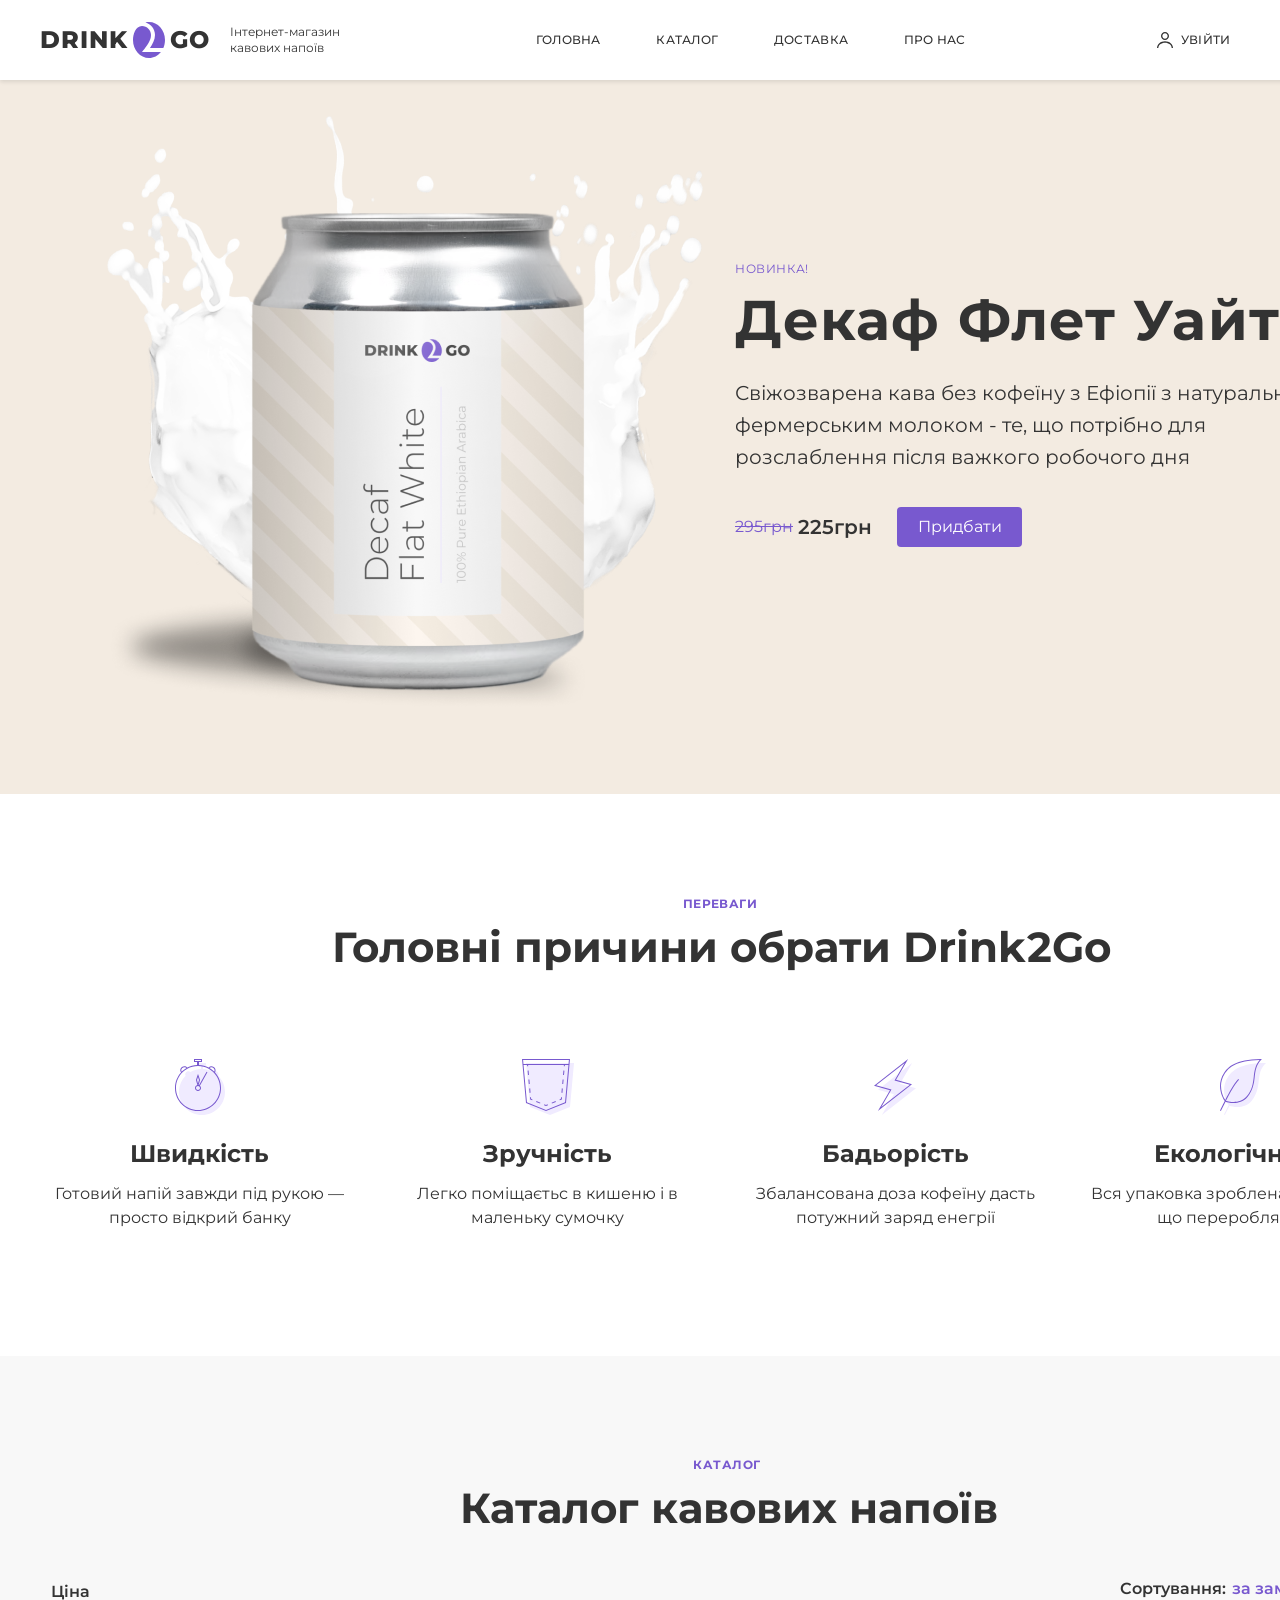
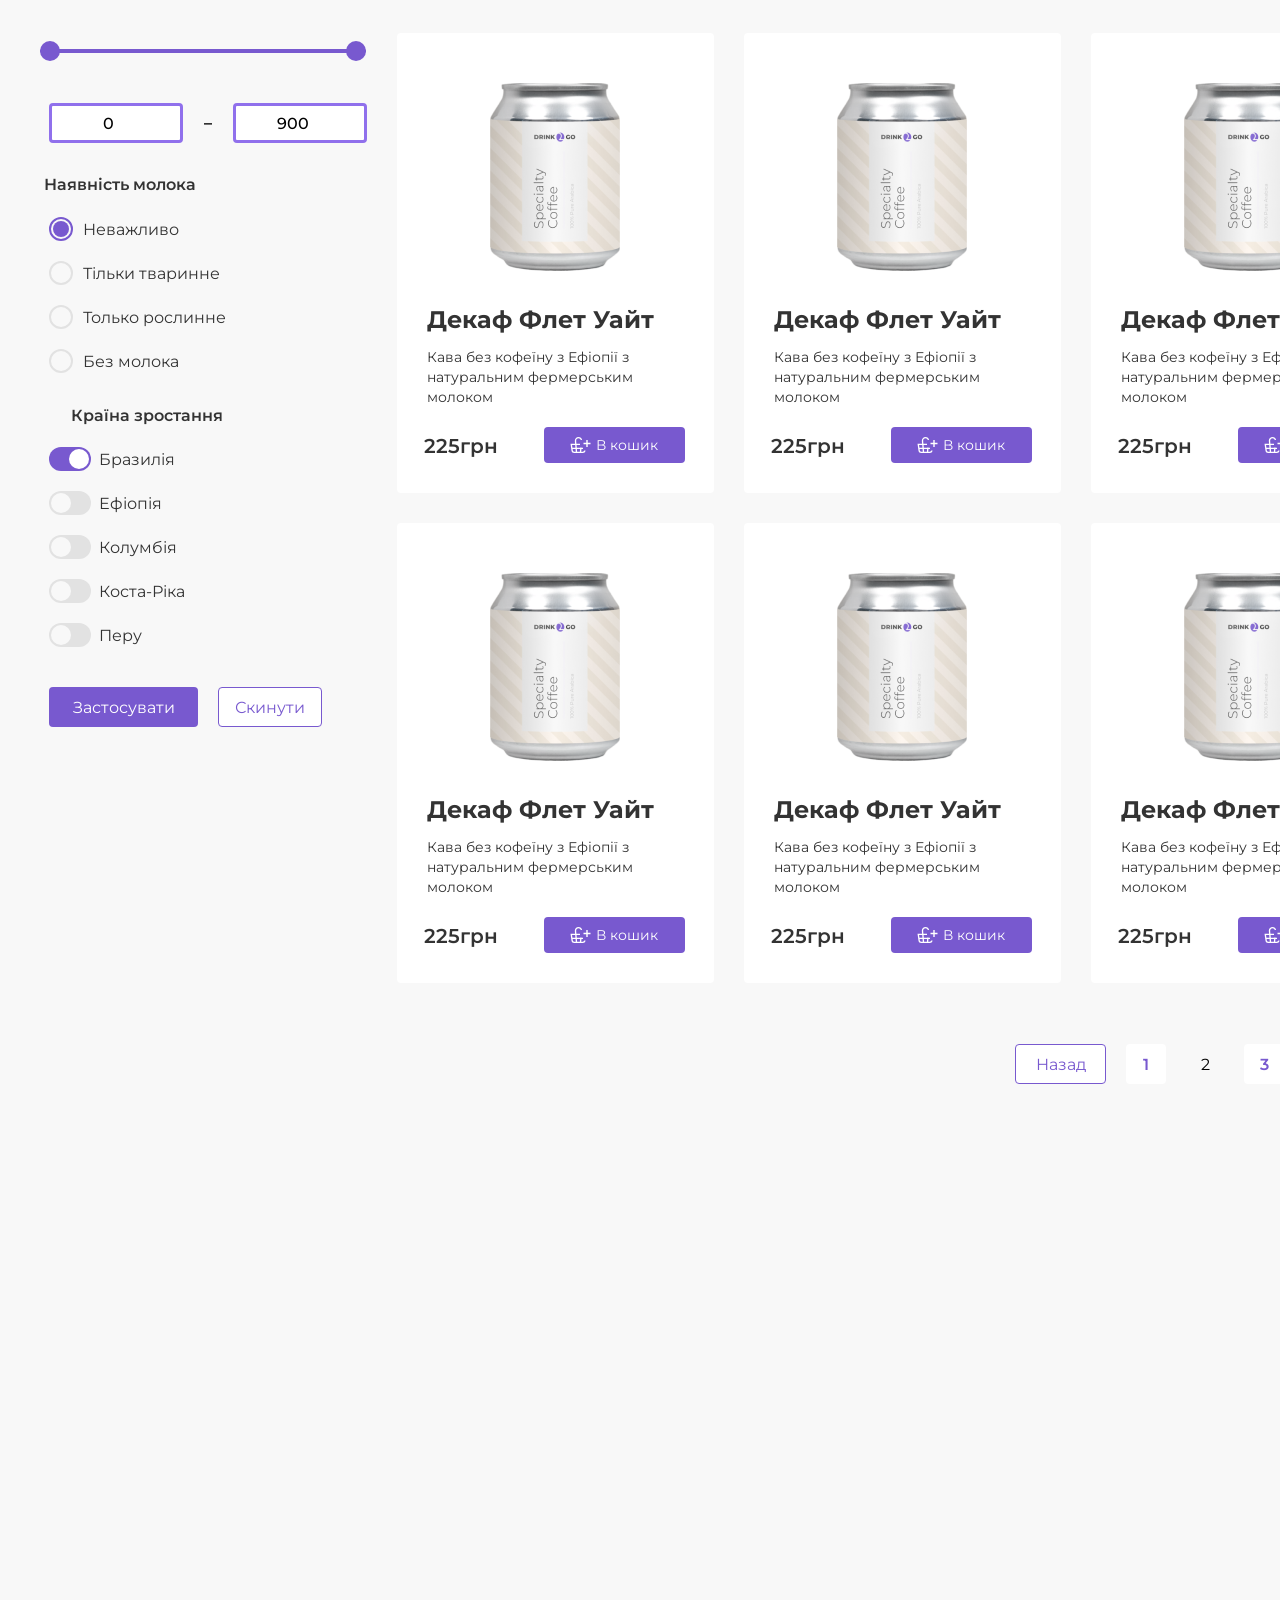
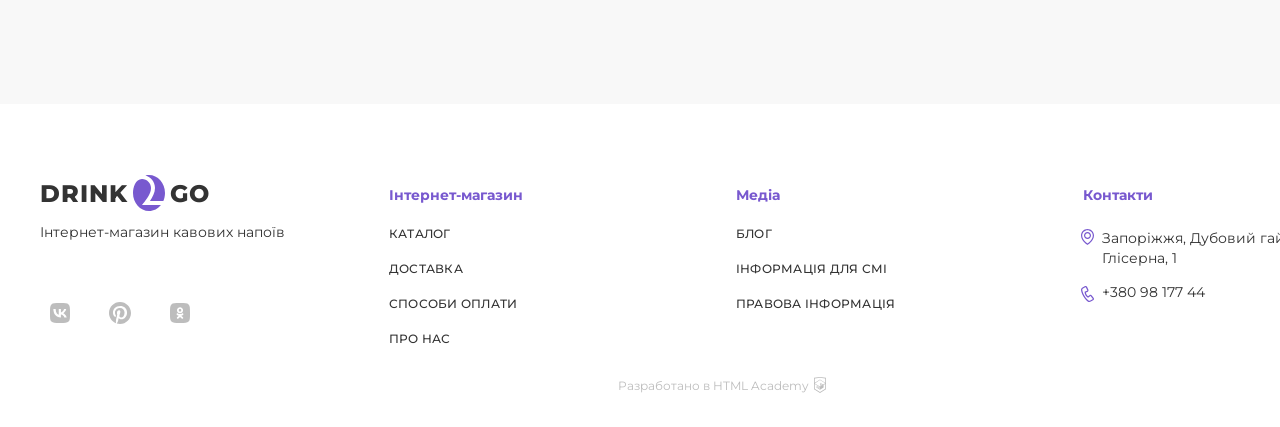
==== commit 01e69b04: "небольшие доработки в кнопках" ====
--- a/assets/index.html
+++ b/assets/index.html
@@ -23,10 +23,10 @@
     <p class="header-description">Інтернет-магазин <br>кавових напоїв</p>
     <nav class="header-nav">
       <div class="nav-links">
-        <a href="#" class="nav-link active">Головна</a>
-        <a href="#" class="nav-link">Каталог</a>
-        <a href="#" class="nav-link">Доставка</a>
-        <a href="#" class="nav-link">Про нас</a>
+        <a href="#" class="nav-link">Головна</a>
+        <a href="#catalog" class="nav-link">Каталог</a>
+        <a href="#map" class="nav-link">Доставка</a>
+        <a href="#footer" class="nav-link">Про нас</a>
       </div>
       <div class="nav-icons">
         <a href="#" class="nav-link account-link forma-login">
@@ -88,7 +88,7 @@
       </div>
     </section>
 
-    <section class="catalog">
+    <section class="catalog" id="catalog">
       <div class="catalog-header">
         <span class="section-badge">Каталог</span>
         <h2 class="section-title">Каталог кавових напоїв</h2>
@@ -103,20 +103,23 @@
       </div>
       <div class="catalog-content">
         <div class="filter-container">
-          <div class="filter-section1">
-            <h3 class="filter-title1">Ціна</h3>
-            <div class="range-slider">
-              <div class="slider-track"></div>
-              <div class="slider-thumb"></div>
-              <div class="slider-thumb"></div>
-            </div>
-            <div class="price-range">
-              <input type="text" class="price-input price-input1" value="0">
-              <span class="price-separator">_</span>
-              <input type="text" class="price-input price-input2" value="900">
-            </div>
-          </div>
-  
+<div class="filter-section1">
+  <h3 class="filter-title1">Ціна</h3>
+  <div class="range-wrapper">
+    <div class="range-base"></div>
+    <div class="range-active" id="range-active"></div>
+    <input type="range" min="0" max="900" value="0" id="min-range" class="range-input">
+    <input type="range" min="0" max="900" value="900" id="max-range" class="range-input">
+  </div>
+
+  <div class="price-range">
+    <input type="number" class="price-input" id="min-price" value="0">
+    <span class="price-separator">_</span>
+    <input type="number" class="price-input" id="max-price" value="900">
+  </div>
+</div>
+
+
           <div class="filter-section2 ">
             <h3 class="filter-title2">Наявність молока</h3>
             <div class="radio-group">
@@ -278,13 +281,11 @@
         </div>
     </section>
 
-    <div class="map-container">
-      <img src="./img/map-bg0.png" alt="Магазин на карті" class="map-image">
-      <img src="./img/icons-logo-map-pin0.svg" alt="Маркер" class="map-marker">
-    </div>
+    <div class="map-container" id="map">
+      <iframe class="map-image" src="https://www.google.com/maps/embed?pb=!1m18!1m12!1m3!1d17034.964372251736!2d18.591694718969315!3d54.40829767875458!2m3!1f0!2f0!3f0!3m2!1i1024!2i768!4f13.1!3m3!1m2!1s0x46fd75907cf29c17%3A0x22ec58915629e7ab!2sOlivia%20Star!5e0!3m2!1sru!2spl!4v1747475207714!5m2!1sru!2spl" width="600" height="450" style="border:0;" allowfullscreen="" loading="lazy" referrerpolicy="no-referrer-when-downgrade"></iframe>
   </main>
 
-  <footer class="footer">
+  <footer class="footer" id="footer">
     <div class="footer-content">
       <div class="footer-background">
         <div class="footer-logo">
@@ -295,13 +296,13 @@
         <p class="footer-description">Інтернет-магазин кавових напоїв</p>  
       <div class="social-links">
             <a href="#" class="social-link">
-              <img src="./img/icons-logo-pinterest0.svg" alt="Pinterest">
+              <img src="./img/vk_gray.svg" alt="Pinterest">
             </a>
             <a href="#" class="social-link">
               <img src="./img/icons-logo-pinterest0.svg" alt="Pinterest">
             </a>
             <a href="#" class="social-link">
-              <img src="./img/icons-logo-pinterest0.svg" alt="Pinterest">
+              <img src="./img/odn_gray.svg" alt="Pinterest">
             </a>
           </div>
       </div>
@@ -338,7 +339,7 @@
           </div>
         </div>
       </div>
-      <span class="developer">РОЗРОБНИК</span>
+      <div class="developer"><span>Разработано в HTML Academy</span><img src="./img/State=Grey.svg" class="logo_HTML_Academy"></div>
     </div>
   </footer>
   <div class="frame-1 no-active">
@@ -350,6 +351,9 @@
     <div class="div3">Пароль</div>
     <div class="rectangle-43"></div>
     <div class="div4">Логін</div>
+    <!-- <input type="text" placeholder="Логін" class="login-input">
+    <input type="password" placeholder="Пароль" class="password-input">
+    <button class="login-submit">Увійти</button> -->
   </div>  
 </body>
 </html>
--- a/assets/css/style.css
+++ b/assets/css/style.css
@@ -112,6 +112,11 @@
   transition: color 0.3s;
 }
 
+.nav-link:hover {
+  color: #7859cf;
+  border-bottom: 3px solid #7859cf; 
+}
+
 
 .nav-icons {
   display: flex;
@@ -195,6 +200,7 @@
   color: white;
   border-radius: 4px;
   font-size: 16px;
+  margin-left: 20px;
 }
 
 .slider-image {
@@ -287,6 +293,7 @@
   gap: 2px;
 }
 
+
 .sort-label {
   font-size: 16px;
   font-weight: 600;
@@ -300,6 +307,11 @@
   font-weight: 600;
   cursor: pointer;
   font-size: 16px;
+  padding: 4px;
+}
+
+.sort-select:hover{
+  background-color: #F0EBFF;
 }
 
 .catalog-content {
@@ -595,7 +607,9 @@
 .product-card {
   background: white;
   border-radius: 4px;
-  box-shadow: 0 5px 15px rgba(0, 0, 0, 0.15);
+}
+.product-card:hover {
+  box-shadow: 0 4px 8px rgba(0, 0, 0, 0.1);
 }
 
 .product-image {
@@ -639,7 +653,7 @@
   align-items: center;
   gap: 5px;
   padding-left: 26px;
-
+  color: #ffffff;
   font-size: 0.875rem;
   background-color: #7859cf;
   border-radius: 4px;
@@ -800,7 +814,7 @@
 }
 
 .social-link:hover {
-  background: #f3f3f3;
+  background: rgba(240, 235, 255, 1);
 }
 
 .contact-icon1{
@@ -830,6 +844,10 @@
   position: absolute;
   margin-top: 250px;
   margin-left: 618px;
+  display: flex;
+  justify-content: center;
+  align-items: center;
+  color: rgba(189, 189, 189, 1);
 }
 
 .copyright {
@@ -1085,3 +1103,75 @@
   align-items: center;
   justify-content: flex-start;
 }
+
+.range-wrapper {
+  position: relative;
+  height: 40px;
+  margin-top: 30px;
+  width: 100%;
+}
+
+.range-base {
+  position: absolute;
+  top: 50%;
+  left: 0;
+  height: 2px;
+  width: 100%;
+  background: #e2e2e2;
+  transform: translateY(-50%);
+  z-index: 1;
+  border-radius: 2px;
+}
+
+.range-active {
+  position: absolute;
+  top: 50%;
+  height: 4px;
+  background: #7859cf;
+  z-index: 2;
+  border-radius: 2px;
+  transform: translateY(-50%);
+  left: 0%;
+  width: 100%;
+}
+
+.range-input {
+  position: absolute;
+  width: 100%;
+  height: 40px;
+  pointer-events: none;
+  background: none;
+  z-index: 3;
+  -webkit-appearance: none;
+}
+
+.range-input::-webkit-slider-thumb {
+  pointer-events: all;
+  width: 20px;
+  height: 20px;
+  background: #7859cf;
+  border-radius: 50%;
+  border: none;
+  -webkit-appearance: none;
+}
+
+.range-input::-moz-range-thumb {
+  pointer-events: all;
+  width: 20px;
+  height: 20px;
+  background: #7859cf;
+  border-radius: 50%;
+  border: none;
+}
+
+
+
+
+
+
+
+
+
+.logo_HTML_Academy {
+  margin-left: 5px;
+}
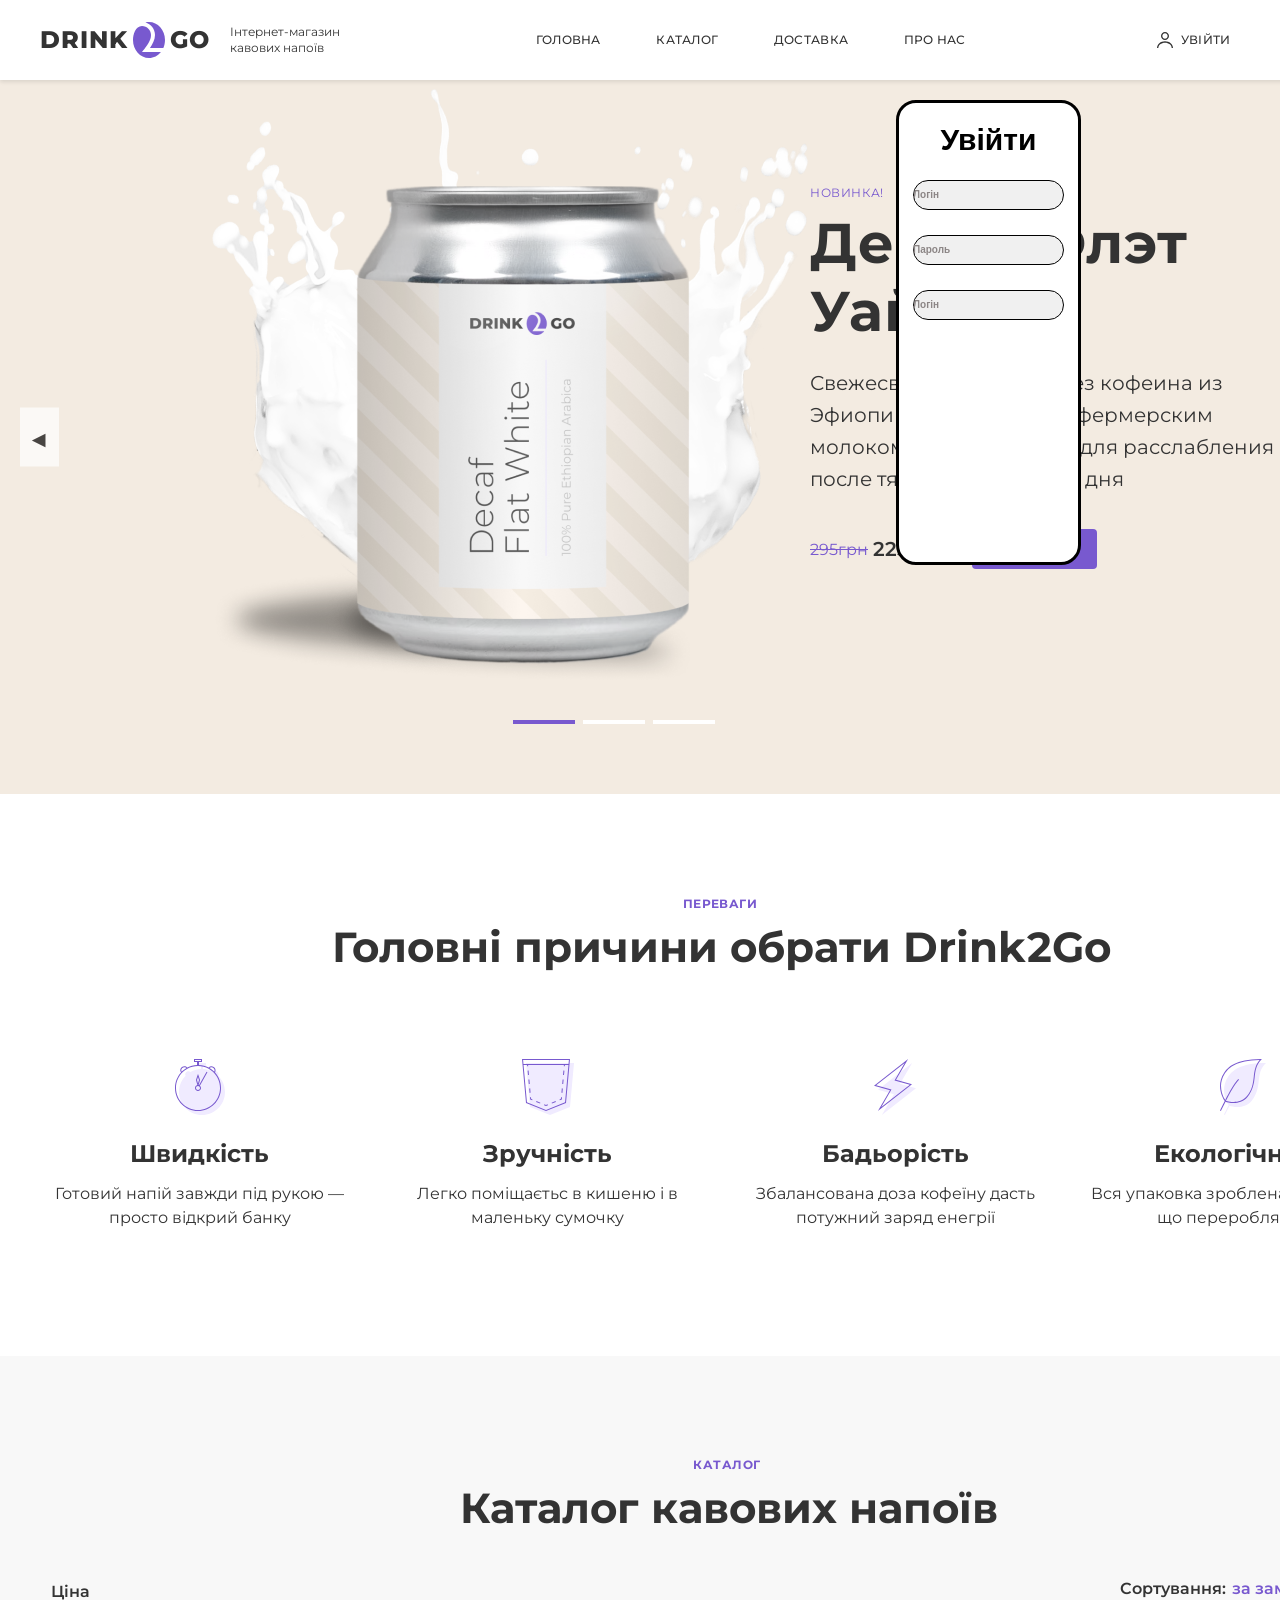
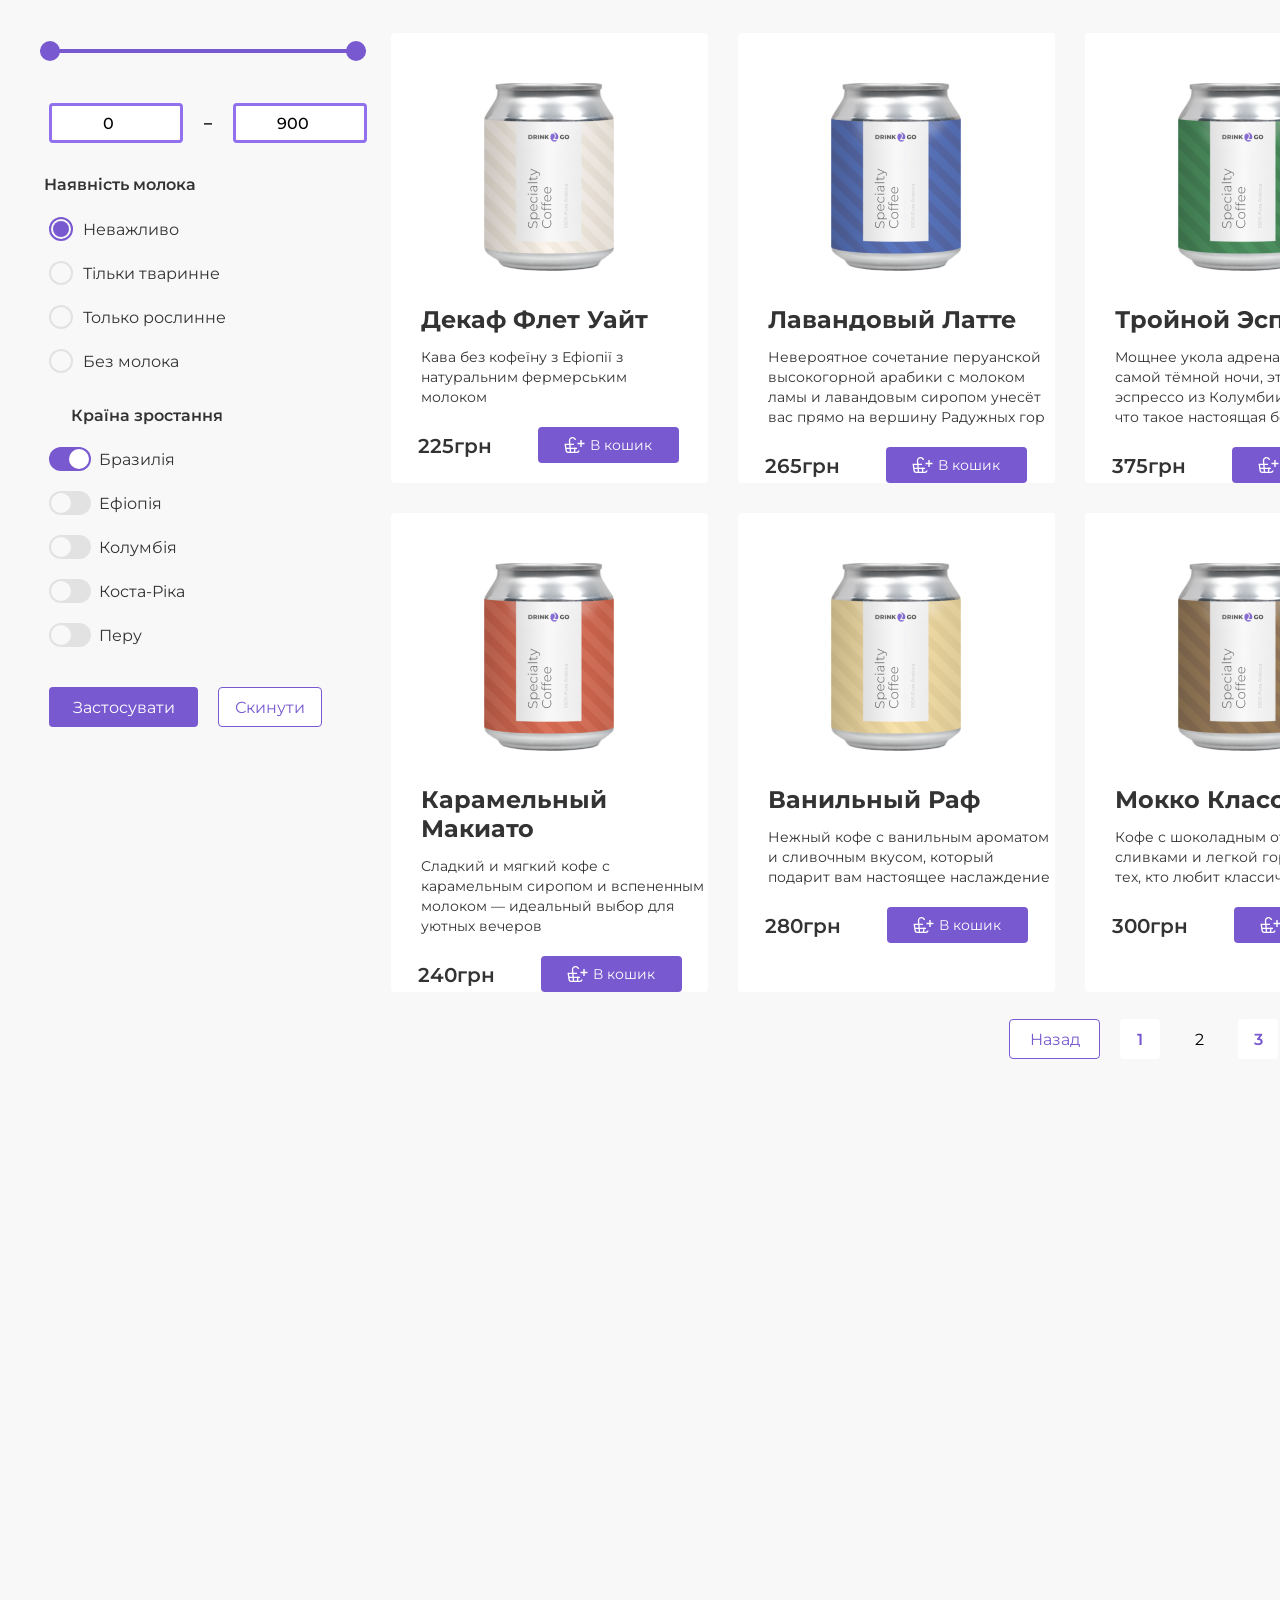
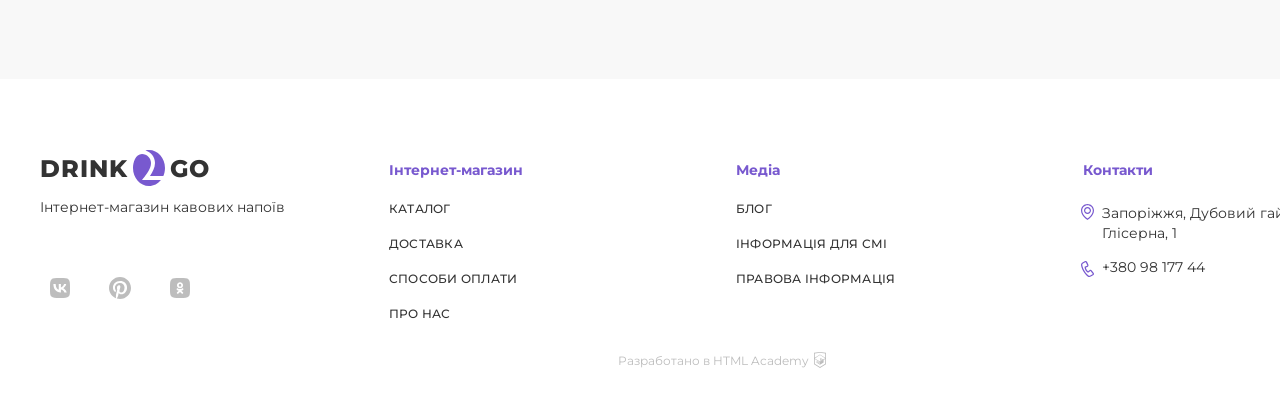
==== commit 39149fef: "слайдер, js, база данных карточек" ====
--- a/assets/index.html
+++ b/assets/index.html
@@ -11,6 +11,7 @@
   <title>Drink2Go – Інтернет-магазин кавових напоїв</title>
   <link rel="stylesheet" href="./css/style.css">
   <script type="module" src="./js/index.js" defer></script>
+  <script src="./js/data.js" defer></script>
 </head>
 <body>
   <header class="header">
@@ -40,22 +41,70 @@
   </header>
 
   <main>
-    <section class="slider">
-      <img src="./img/flat-white-img0.png" alt="Декаф Флет Уайт" class="slider-image">
+<section class="slider">
+  <div class="slider-trackk">
+    <!-- Слайд 1 -->
+    <div class="slide active">
+      <img src="./img/flat-white-img0.png" alt="Флет Уайт" class="slider-image">
       <div class="slider-content">
         <span class="badge">Новинка!</span>
-        <h1 class="slider-title">Декаф Флет Уайт</h1>
+        <h1 class="slider-title">Декаф Флэт Уайт</h1>
         <p class="slider-description">
-          Свіжозварена кава без кофеїну з Ефіопії з натуральним фермерським
-          молоком - те, що потрібно для розслаблення після важкого робочого дня
+          Свежесваренный кофе без кофеина из Эфиопии с натуральным фермерским молоком — то, что нужно для расслабления после тяжёлого рабочего дня
         </p>
         <div class="price-container">
           <span class="old-price">295грн</span>
           <span class="current-price">225грн</span>
           <button class="buy-button">Придбати</button>
         </div>
-      </div>    
-    </section>
+      </div>
+    </div>
+
+    <!-- Слайд 2 -->
+    <div class="slide">
+      <img src="./img/slide2.png" alt="Класік Еспресо" class="slider-image">
+      <div class="slider-content">
+        <span class="badge">Новинка!</span>
+        <h1 class="slider-title">Лавандовый Латте</h1>
+        <p class="slider-description">
+          Невероятное сочетание перуанской высокогорной арабики с молоком ламы и лавандовым сиропом унесёт вас прямо на вершину Радужных гор
+        </p>
+        <div class="price-container">
+          <span class="old-price">285грн</span>
+          <span class="current-price">265грн</span>
+          <button class="buy-button">Придбати</button>
+        </div>
+      </div>
+    </div>
+
+    <!-- Слайд 3 -->
+    <div class="slide">
+      <img src="./img/slide3.svg" alt="Карамель Макіато" class="slider-image">
+      <div class="slider-content">
+        <span class="badge">Новинка!</span>
+        <h1 class="slider-title">Тройной Эспрессо</h1>
+        <p class="slider-description">
+          Мощнее укола адреналина, чернее самой тёмной ночи, этот тройной эспрессо из Колумбии покажет вам, что такое настоящая бодрость
+        </p>
+        <div class="price-container">
+          <span class="old-price">395грн</span>
+          <span class="current-price">375грн</span>
+          <button class="buy-button">Придбати</button>
+        </div>
+      </div>
+    </div>
+  </div>
+
+  <button class="slider-button prev">◀</button>
+  <button class="slider-button next">▶</button>
+</section>
+<div class="slider-indicators">
+  <button class="slider-indicator active" data-slide="0"></button>
+  <button class="slider-indicator" data-slide="1"></button>
+  <button class="slider-indicator" data-slide="2"></button>
+</div>
+
+
 
     <section class="features">
       <span class="section-badge">Переваги</span>
@@ -184,89 +233,6 @@
         </div>
         <div class="filter-background">
           <div class="products-grid">
-          <div class="product-card">
-            <img src="./img/coffee-can-10.png" alt="Декаф Флет Уайт" class="product-image">
-            <h3 class="product-title">Декаф Флет Уайт</h3>
-            <p class="product-description">
-              Кава без кофеїну з Ефіопії з <br> натуральним фермерським <br> молоком
-            </p>
-            <div class="product-footer">
-              <span class="product-price">225грн</span>
-              <button class="add-to-cart">
-                <img src="./img/union6.svg" alt="Додати в кошик">
-                <span>В кошик</span>
-              </button>
-            </div>
-          </div>
-          <div class="product-card">
-            <img src="./img/coffee-can-10.png" alt="Декаф Флет Уайт" class="product-image">
-            <h3 class="product-title">Декаф Флет Уайт</h3>
-            <p class="product-description">
-              Кава без кофеїну з Ефіопії з <br> натуральним фермерським <br> молоком
-            </p>
-            <div class="product-footer">
-              <span class="product-price">225грн</span>
-              <button class="add-to-cart">
-                <img src="./img/union6.svg" alt="Додати в кошик">
-                <span>В кошик</span>
-              </button>
-            </div>
-          </div>
-          <div class="product-card">
-            <img src="./img/coffee-can-10.png" alt="Декаф Флет Уайт" class="product-image">
-            <h3 class="product-title">Декаф Флет Уайт</h3>
-            <p class="product-description">
-              Кава без кофеїну з Ефіопії з <br> натуральним фермерським <br> молоком
-            </p>
-            <div class="product-footer">
-              <span class="product-price">225грн</span>
-              <button class="add-to-cart">
-                <img src="./img/union6.svg" alt="Додати в кошик">
-                <span>В кошик</span>
-              </button>
-            </div>
-          </div>
-          <div class="product-card">
-            <img src="./img/coffee-can-10.png" alt="Декаф Флет Уайт" class="product-image">
-            <h3 class="product-title">Декаф Флет Уайт</h3>
-            <p class="product-description">
-              Кава без кофеїну з Ефіопії з <br> натуральним фермерським <br> молоком
-            </p>
-            <div class="product-footer">
-              <span class="product-price">225грн</span>
-              <button class="add-to-cart">
-                <img src="./img/union6.svg" alt="Додати в кошик">
-                <span>В кошик</span>
-              </button>
-            </div>
-          </div>
-          <div class="product-card">
-            <img src="./img/coffee-can-10.png" alt="Декаф Флет Уайт" class="product-image">
-            <h3 class="product-title">Декаф Флет Уайт</h3>
-            <p class="product-description">
-              Кава без кофеїну з Ефіопії з <br> натуральним фермерським <br> молоком
-            </p>
-            <div class="product-footer">
-              <span class="product-price">225грн</span>
-              <button class="add-to-cart">
-                <img src="./img/union6.svg" alt="Додати в кошик">
-                <span>В кошик</span>
-              </button>
-            </div>
-          </div>
-          <div class="product-card">
-            <img src="./img/coffee-can-10.png" alt="Декаф Флет Уайт" class="product-image">
-            <h3 class="product-title">Декаф Флет Уайт</h3>
-            <p class="product-description">
-              Кава без кофеїну з Ефіопії з <br> натуральним фермерським <br> молоком
-            </p>
-            <div class="product-footer">
-              <span class="product-price">225грн</span>
-              <button class="add-to-cart">
-                <img src="./img/union6.svg" alt="Додати в кошик">
-                <span>В кошик</span>
-              </button>
-            </div>
           </div>
           </div>
           <div class="pagination">
--- a/assets/css/style.css
+++ b/assets/css/style.css
@@ -115,6 +115,8 @@
 .nav-link:hover {
   color: #7859cf;
   border-bottom: 3px solid #7859cf; 
+  /* transition: 0.3s; */
+  transition: 300ms ease-in;
 }
 
 
@@ -602,6 +604,7 @@
   grid-template-columns: repeat(3, 317px);
   gap: 30px;
   margin-bottom: 3rem;
+  padding-left: 25px;
 }
 
 .product-card {
@@ -665,7 +668,8 @@
   display: flex;
   justify-content: flex-end;
   gap: 20px;
-  margin-top: 13px;
+  margin-top: 1030px;
+  margin-left: -360px;
 }
 
 .page-numbers {
@@ -1174,4 +1178,94 @@
 
 .logo_HTML_Academy {
   margin-left: 5px;
-}+}
+
+
+
+
+
+
+
+
+
+
+
+
+.slider {
+  position: relative;
+  overflow: hidden;
+  height: 714px;
+  background: #f3ebe1;
+}
+
+.slider-trackk {
+  display: flex;
+  height: 100%;
+}
+
+.slide {
+  display: none;
+  justify-content: space-between;
+  align-items: center;
+  width: 100%;
+  flex-shrink: 0;
+  padding: 30px 5rem 84px 105px;
+}
+
+.slide.active {
+  display: flex;
+}
+
+.slider-button {
+  position: absolute;
+  top: 50%;
+  transform: translateY(-50%);
+  background: white;
+  border: none;
+  font-size: 2rem;
+  padding: 10px;
+  cursor: pointer;
+  z-index: 10;
+  opacity: 0.7;
+}
+
+.slider-button:hover {
+  opacity: 1;
+}
+
+.slider-button.prev {
+  left: 20px;
+}
+
+.slider-button.next {
+  right: 20px;
+}
+
+
+.slider-indicators {
+  position: absolute;
+  bottom: 25px;
+  left: 48%;
+  transform: translateX(-50%);
+  display: flex;
+  gap: 8px;
+  z-index: 5;
+  top: 720px;
+}
+
+.slider-indicator {
+  width: 62px;
+  height: 4px;
+  background-color: rgba(255, 255, 255, 1);
+  border: none;
+  cursor: pointer;
+  transition: background-color 0.3s;
+}
+
+.slider-indicator:hover {
+  background-color: rgba(120, 89, 207, 0.25);
+}
+
+.slider-indicator.active {
+  background-color: rgba(120, 89, 207, 1);
+}
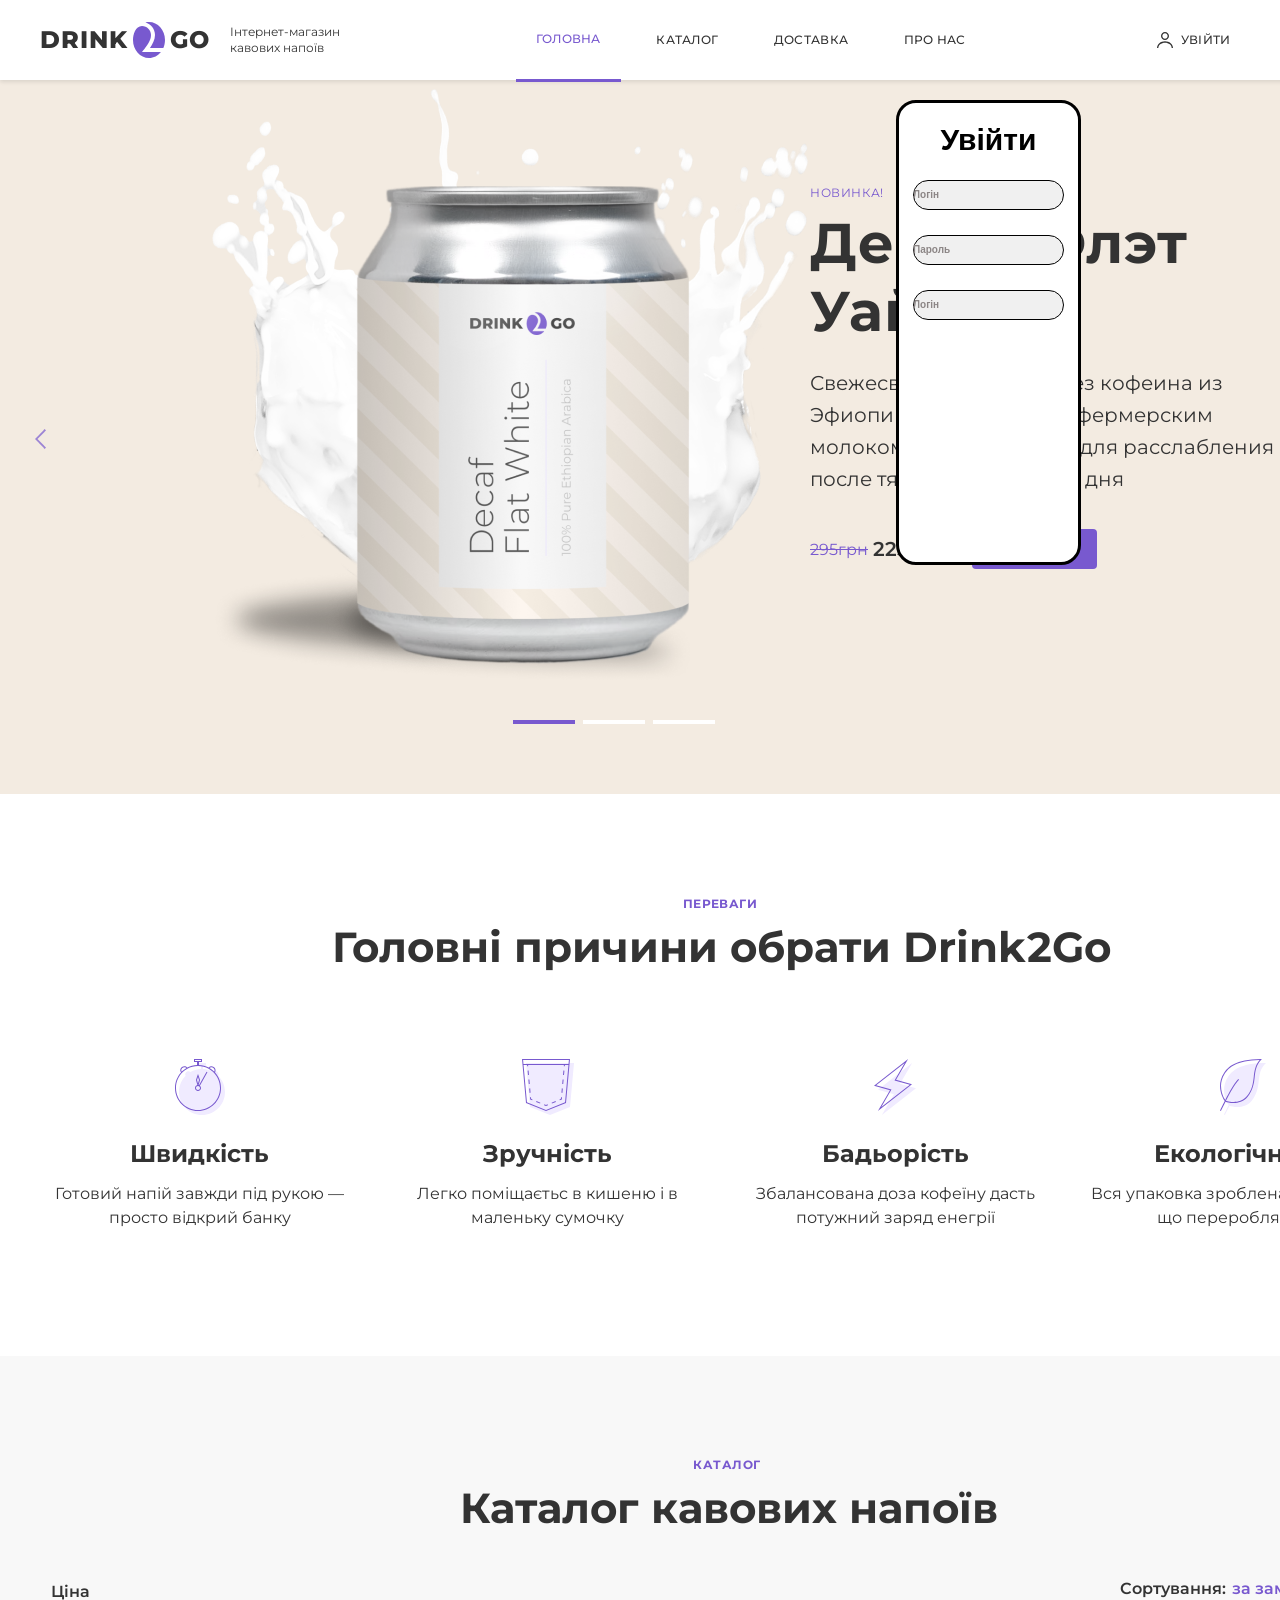
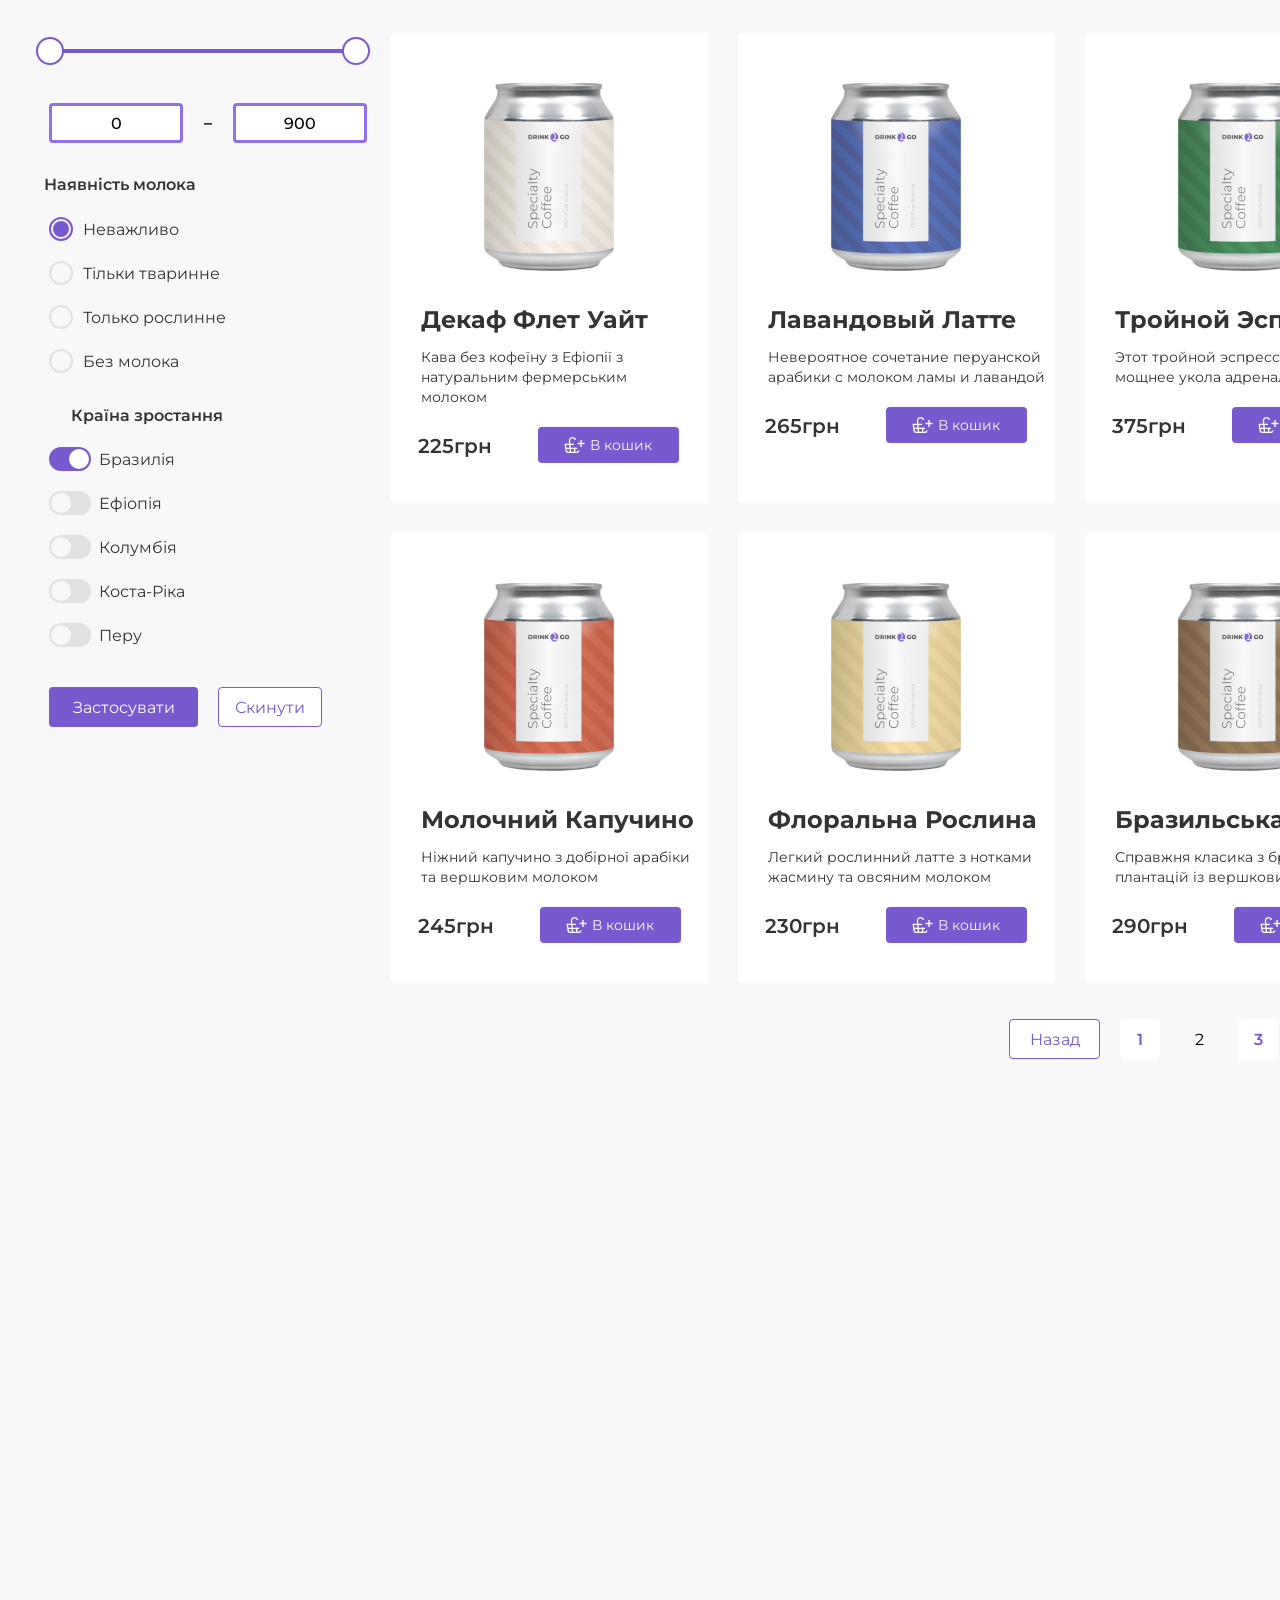
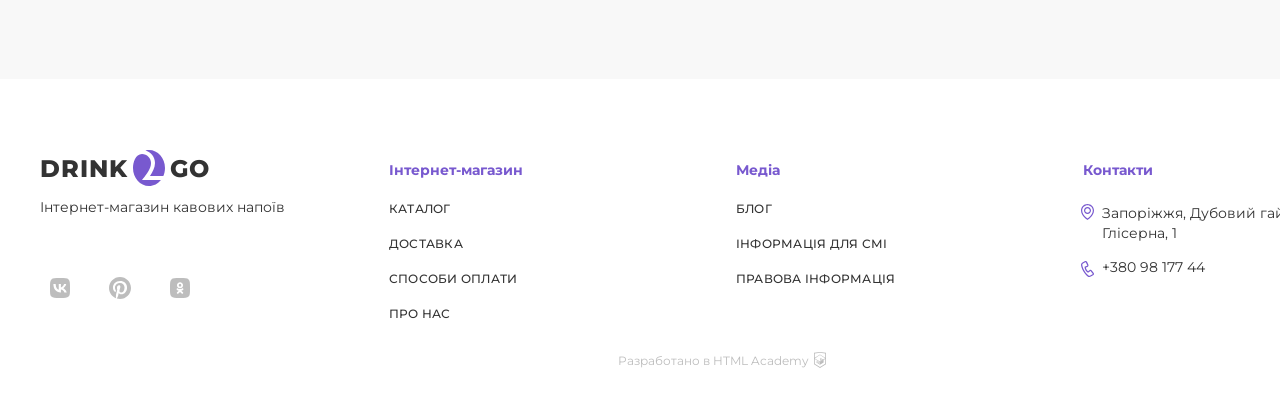
==== commit c2c1a9c6: "правки 22.05 без папы :(" ====
--- a/assets/index.html
+++ b/assets/index.html
@@ -24,10 +24,10 @@
     <p class="header-description">Інтернет-магазин <br>кавових напоїв</p>
     <nav class="header-nav">
       <div class="nav-links">
-        <a href="#" class="nav-link">Головна</a>
-        <a href="#catalog" class="nav-link">Каталог</a>
-        <a href="#map" class="nav-link">Доставка</a>
-        <a href="#footer" class="nav-link">Про нас</a>
+        <a href="#" class="nav-link" id="nav-home">Головна</a>
+        <a href="#catalog" class="nav-link" id="nav-catalog">Каталог</a>
+        <a href="#map" class="nav-link" id="nav-map">Доставка</a>
+        <a href="#footer" class="nav-link" id="nav-footer">Про нас</a>
       </div>
       <div class="nav-icons">
         <a href="#" class="nav-link account-link forma-login">
@@ -95,8 +95,8 @@
     </div>
   </div>
 
-  <button class="slider-button prev">◀</button>
-  <button class="slider-button next">▶</button>
+  <button class="slider-button prev"><img src="./img/Vector 1.png" alt=""></button>
+  <button class="slider-button next"><img src="./img/Vector 2 (Stroke).png" alt=""></button>
 </section>
 <div class="slider-indicators">
   <button class="slider-indicator active" data-slide="0"></button>
@@ -143,12 +143,17 @@
         <h2 class="section-title">Каталог кавових напоїв</h2>
         
         <div class="sort-container">
-          <span class="sort-label">Сортування:</span>
-          <div class="sort-select">
-            <span>за замовчуванням</span>
-            <img src="./img/frame-940.svg" alt="Сортування">
-          </div>
-        </div>
+  <span class="sort-label">Сортування:</span>
+  <div class="sort-select">
+    <span id="sort-current">за замовчуванням</span>
+    <img src="./img/frame-940.svg" alt="Сортування">
+    <ul class="sort-options hidden">
+      <li data-sort="default">за замовчуванням</li>
+      <li data-sort="az">від А до Я</li>
+      <li data-sort="price">за ціною</li>
+    </ul>
+  </div>
+</div>
       </div>
       <div class="catalog-content">
         <div class="filter-container">
--- a/assets/css/style.css
+++ b/assets/css/style.css
@@ -109,16 +109,22 @@
   line-height: 16px;
   padding: 2rem 1.25rem;
   position: relative;
-  transition: color 0.3s;
 }
 
 .nav-link:hover {
-  color: #7859cf;
-  border-bottom: 3px solid #7859cf; 
-  /* transition: 0.3s; */
+  color: rgba(144, 112, 236, 1);
+  /* border-bottom: 3px solid #7859cf;  */
   transition: 300ms ease-in;
 }
-
+.nav-link:active {
+  color: rgba(89, 60, 172, 1);
+  background-color:rgba(240, 235, 255, 1);
+}
+
+.active-link {
+  color: rgba(120, 89, 207, 1);
+  border-bottom: 3px solid #7859cf;
+}
 
 .nav-icons {
   display: flex;
@@ -198,11 +204,24 @@
   display: flex;
   align-items: center;
   justify-content: center;
-  background: #7859cf; 
+  background: rgba(120, 89, 207, 1); 
   color: white;
   border-radius: 4px;
   font-size: 16px;
   margin-left: 20px;
+}
+
+.buy-button:hover {
+  background: rgba(144, 112, 236, 1);
+}
+
+.buy-button:active {
+  background: rgba(89, 60, 172, 1);
+}
+
+.buy-button:disabled {
+  background: rgba(189, 189, 189, 1);
+  cursor: not-allowed;
 }
 
 .slider-image {
@@ -375,6 +394,8 @@
   border: 3px solid #9070ec;
   border-radius: 4px;
   text-align: center;
+  justify-content: center;
+  padding-left: 15px;
   width: 134px;
   height: 40px;
   margin-top: 32px;
@@ -382,6 +403,10 @@
   font-weight: 500;
   line-height: 24px;
   font-family: 'Montserrat', sans-serif;
+}
+
+.price-input:hover {
+  border-color: rgba(89, 60, 172, 1);
 }
 
 
@@ -470,6 +495,7 @@
   border-color: #7859cf;
 }
 
+
 .radio-option input:checked + .radio-custom::after {
   content: '';
   position: absolute;
@@ -481,6 +507,8 @@
   left: 50%;
   transform: translate(-50%, -50%);
 }
+
+
 
 
 .checkbox-group {
@@ -1149,29 +1177,68 @@
   -webkit-appearance: none;
 }
 
+/* .range-input::-webkit-slider-thumb:hover {
+  background: rgba(120, 89, 207, 0.25);
+}
+
 .range-input::-webkit-slider-thumb {
+  pointer-events: all;
+  width: 22px;
+  height: 22px;
+  background: white;
+  border-radius: 50%;
+  border: 2px solid #7859cf;
+  -webkit-appearance: none;
+}
+
+.range-input::-moz-range-thumb {
+  pointer-events: all;
+  width: 22px;
+  height: 22px;
+  background: white;
+  border-radius: 50%;
+  border: 2px solid #7859cf;
+  -webkit-appearance: none;
+} */
+
+
+.range-input::-webkit-slider-thumb {
+  -webkit-appearance: none;
+  appearance: none;
+  position: relative;
   pointer-events: all;
   width: 20px;
   height: 20px;
-  background: #7859cf;
   border-radius: 50%;
   border: none;
-  -webkit-appearance: none;
-}
-
-.range-input::-moz-range-thumb {
-  pointer-events: all;
-  width: 20px;
-  height: 20px;
-  background: #7859cf;
-  border-radius: 50%;
-  border: none;
-}
-
-
-
-
-
+  background: white;
+  box-shadow: 0 0 0 2px white, 0 0 0 4px #7859cf;
+  transition: background 0.3s ease;
+}
+
+.range-input::-webkit-slider-thumb:hover {
+  background-image:
+    radial-gradient(circle at center,
+      rgba(120, 89, 207, 0.25) 60%,  /* верхній шар */
+      white 61%                     /* нижній шар */
+    );
+  /* box-shadow:
+    0 0 0 2px white,
+    0 0 0 4px white,
+    0 0 0 6px #7859cf; */
+}
+
+.range-input::-webkit-slider-thumb:active{
+  background-image:
+    radial-gradient(circle at center,
+      rgba(120, 89, 207, 1) 60%,  /* верхній шар */
+      white 61%                     /* нижній шар */
+    );
+  /* box-shadow:
+    0 0 0 2px white,
+    0 0 0 4px white,
+    0 0 0 6px #7859cf; */
+}
 
 
 
@@ -1218,27 +1285,40 @@
 
 .slider-button {
   position: absolute;
-  top: 50%;
   transform: translateY(-50%);
-  background: white;
   border: none;
   font-size: 2rem;
   padding: 10px;
   cursor: pointer;
   z-index: 10;
   opacity: 0.7;
-}
-
-.slider-button:hover {
-  opacity: 1;
+  height: 100%;
+  width: 80px;
+  top: 50%;
+}
+
+.prev:hover {
+  background: linear-gradient(90deg,rgba(255, 255, 255, 1) 0%, rgba(255, 255, 255, 0) 100%);
+}
+
+.next:hover {
+  background: linear-gradient(90deg,rgba(255, 255, 255, 0) 0%, rgba(255, 255, 255, 1) 100%);
 }
 
 .slider-button.prev {
-  left: 20px;
+  left: 0px;
 }
 
 .slider-button.next {
-  right: 20px;
+  right: 0px;
+}
+
+.prev:active {
+  background: linear-gradient(90deg,rgba(120, 89, 207, 0.25) 0%, rgba(120, 89, 207, 0) 100%);
+}
+
+.next:active {
+  background: linear-gradient(90deg,rgba(120, 89, 207, 0) 0%, rgba(120, 89, 207, 0.25) 100%);
 }
 
 
@@ -1269,3 +1349,52 @@
 .slider-indicator.active {
   background-color: rgba(120, 89, 207, 1);
 }
+
+.slider-indicator:active {
+  background-color: rgba(120, 89, 207, 1);
+}
+
+.product-description {
+  display: -webkit-box;
+  -webkit-line-clamp: 3; /* скільки рядків залишити */
+  -webkit-box-orient: vertical;
+  overflow: hidden;
+}
+
+
+
+
+.sort-select {
+  position: relative;
+  cursor: pointer;
+  user-select: none;
+}
+
+.sort-options {
+  position: absolute;
+  top: 100%;
+  left: 0;
+  background-color: white;
+  border: 1px solid #ccc;
+  border-radius: 4px;
+  margin-top: 6px;
+  width: 200px;
+  box-shadow: 0 2px 5px rgba(0,0,0,0.1);
+  z-index: 10;
+  list-style: none;
+  padding: 0;
+}
+
+.sort-options li {
+  padding: 10px 15px;
+  font-size: 14px;
+  transition: background 0.2s;
+}
+
+.sort-options li:hover {
+  background-color: #f3f3f3;
+}
+
+.hidden {
+  display: none;
+}
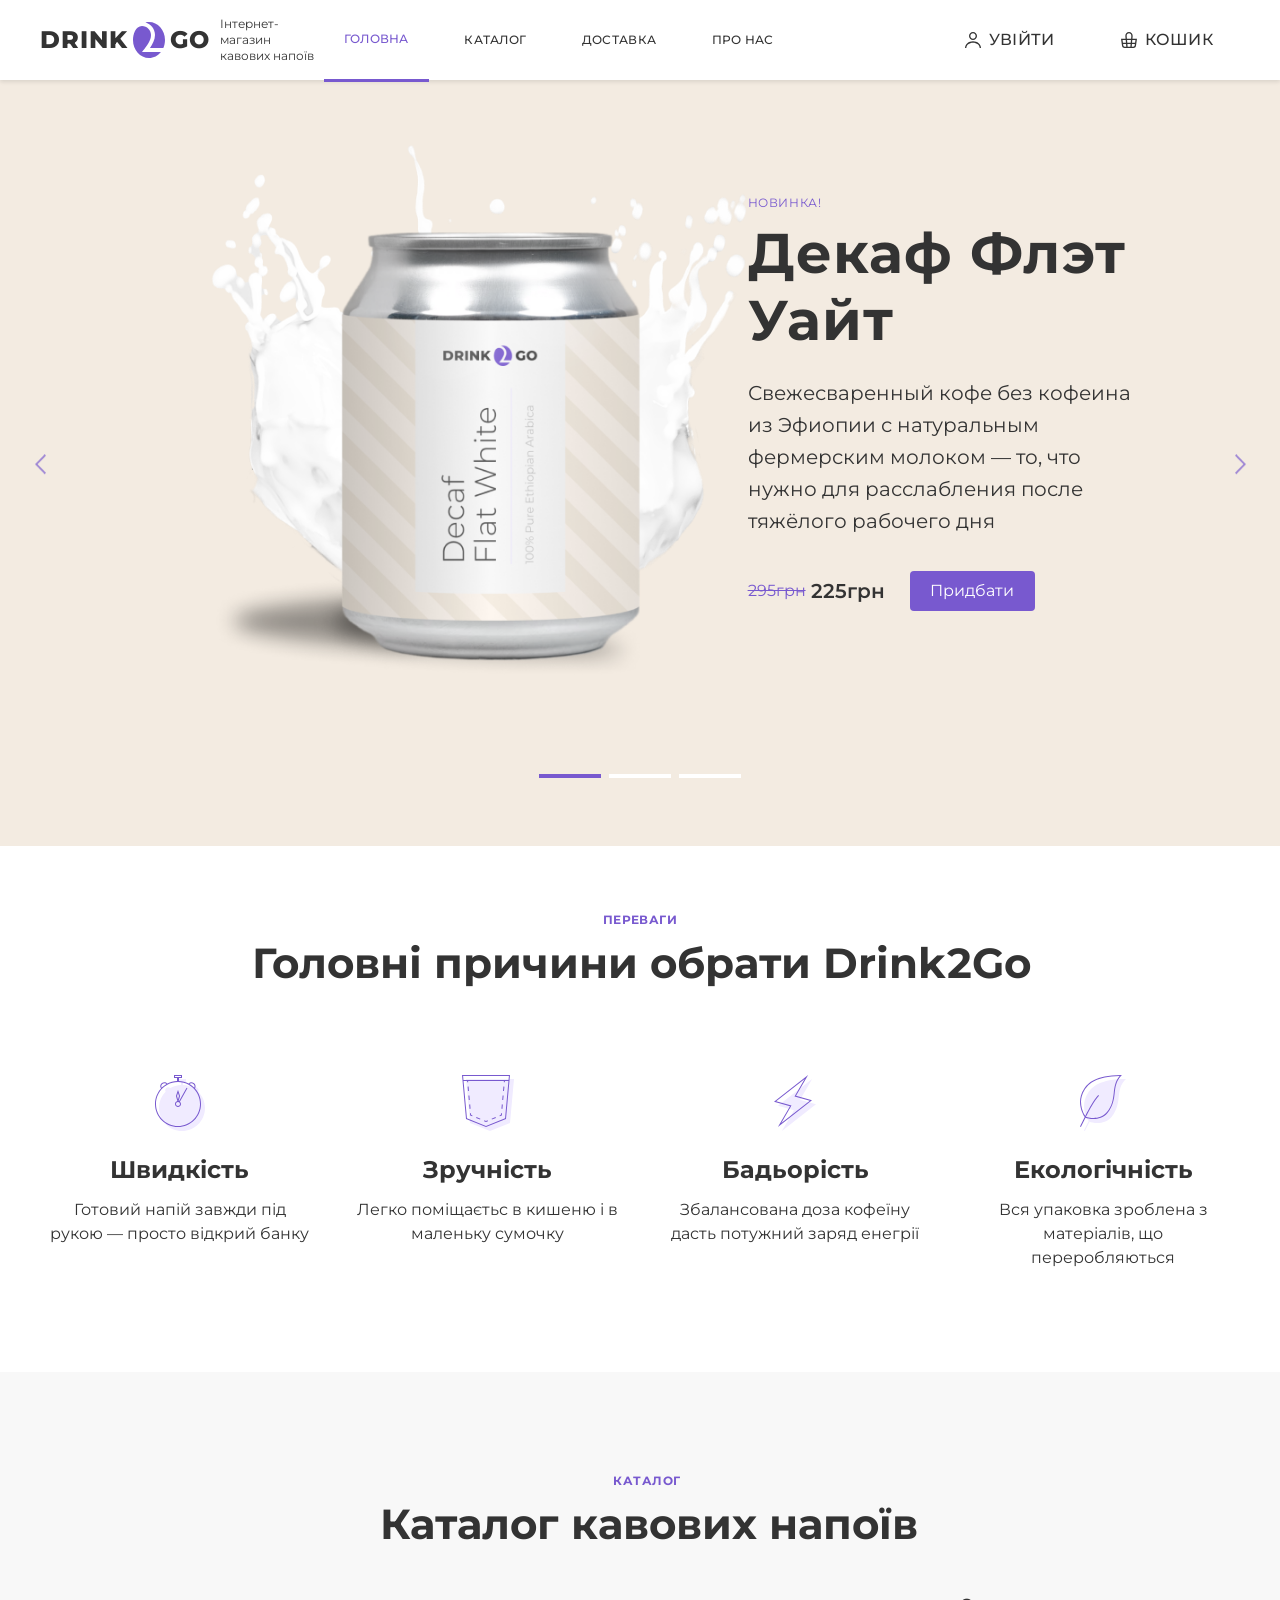
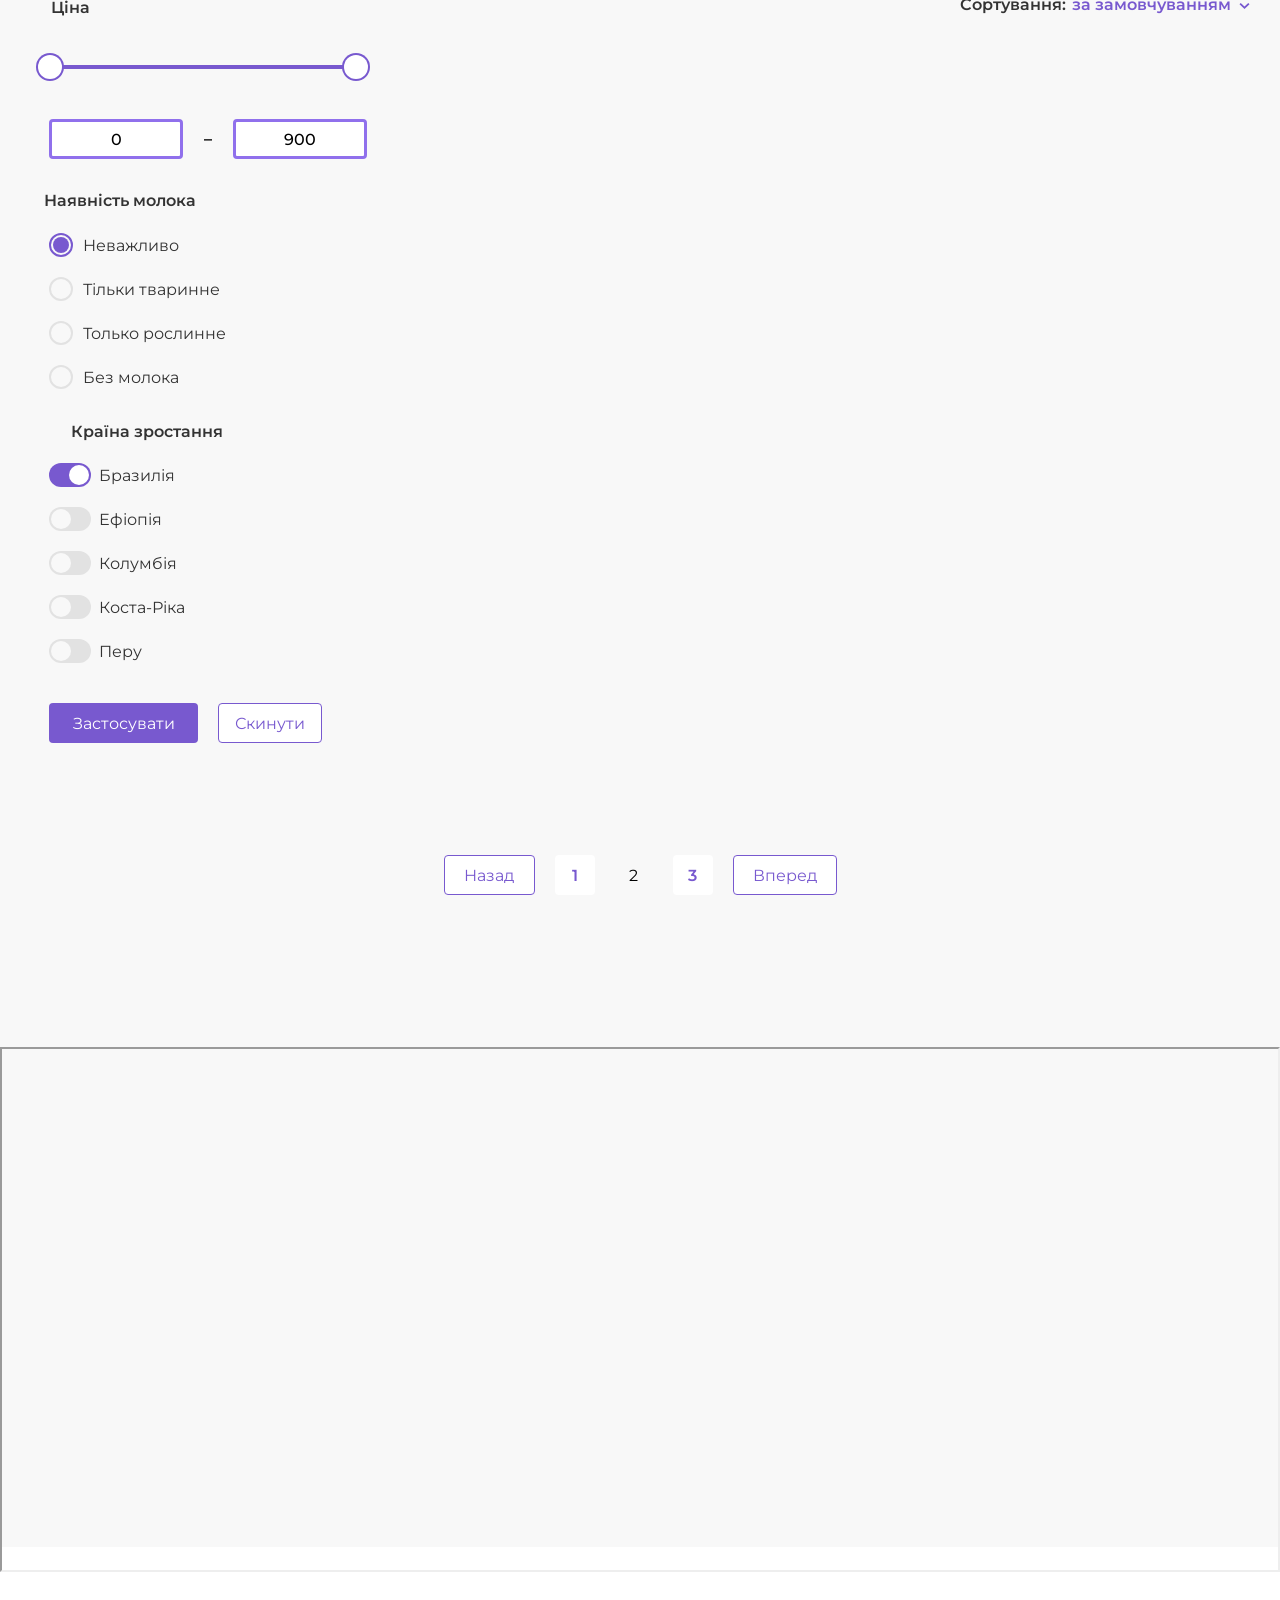
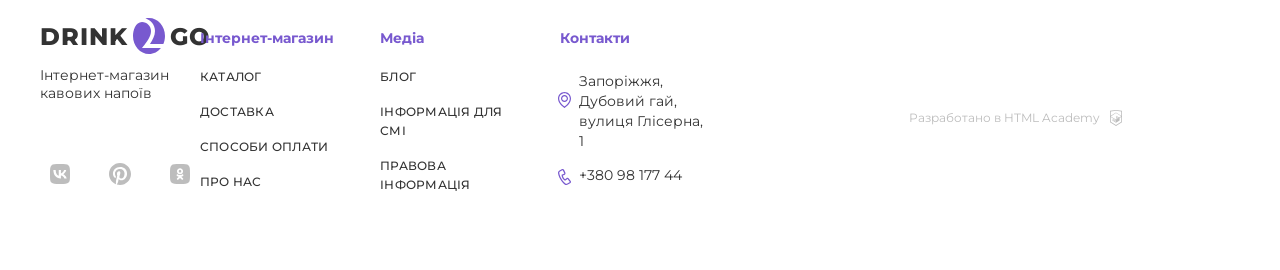
==== commit 9b379c37: "Адаптив, матове меню, логін і кошик Co-authored-by: Cursor <cursoragent@cursor.com>" ====
--- a/assets/index.html
+++ b/assets/index.html
@@ -15,13 +15,19 @@
 </head>
 <body>
   <header class="header">
-    <div class="header-logo">
-      <span class="logo-drink">Drink</span>
-      <img src="./img/_21.svg" alt="Logo" class="logo-icon">
-      <span class="logo-go">go</span>
-      
-    </div>
-    <p class="header-description">Інтернет-магазин <br>кавових напоїв</p>
+    <div class="header-brand">
+      <div class="header-logo">
+        <span class="logo-drink">Drink</span>
+        <img src="./img/_21.svg" alt="Logo" class="logo-icon">
+        <span class="logo-go">go</span>
+      </div>
+      <p class="header-description">Інтернет-магазин <br>кавових напоїв</p>
+    </div>
+    <button type="button" class="menu-toggle" aria-label="Відкрити меню" aria-expanded="false">
+      <span class="menu-toggle__bar"></span>
+      <span class="menu-toggle__bar"></span>
+      <span class="menu-toggle__bar"></span>
+    </button>
     <nav class="header-nav">
       <div class="nav-links">
         <a href="#" class="nav-link" id="nav-home">Головна</a>
@@ -30,15 +36,17 @@
         <a href="#footer" class="nav-link" id="nav-footer">Про нас</a>
       </div>
       <div class="nav-icons">
-        <a href="#" class="nav-link account-link forma-login">
-          <img src="./img/user0.svg" alt="Увійти"> Увійти
-        </a>
-        <a href="#" class="nav-link basket-link">
-          <img src="./img/union0.svg" alt="Кошик"> Кошик
-        </a>
+        <button type="button" class="nav-link account-link forma-login">
+          <img src="./img/user0.svg" alt=""> <span class="account-label">Увійти</span>
+        </button>
+        <button type="button" class="nav-link basket-link">
+          <img src="./img/union0.svg" alt=""> Кошик
+          <span class="cart-count" hidden>0</span>
+        </button>
       </div>
     </nav>
   </header>
+  <div class="menu-backdrop" id="menu-backdrop" aria-hidden="true"></div>
 
   <main>
 <section class="slider">
@@ -253,7 +261,7 @@
     </section>
 
     <div class="map-container" id="map">
-      <iframe class="map-image" src="https://www.google.com/maps/embed?pb=!1m18!1m12!1m3!1d17034.964372251736!2d18.591694718969315!3d54.40829767875458!2m3!1f0!2f0!3f0!3m2!1i1024!2i768!4f13.1!3m3!1m2!1s0x46fd75907cf29c17%3A0x22ec58915629e7ab!2sOlivia%20Star!5e0!3m2!1sru!2spl!4v1747475207714!5m2!1sru!2spl" width="600" height="450" style="border:0;" allowfullscreen="" loading="lazy" referrerpolicy="no-referrer-when-downgrade"></iframe>
+      <iframe class="map-image" src="https://www.google.com/maps/embed?pb=!1m18!1m12!1m3!1d17034.964372251736!2d18.591694718969315!3d54.40829767875458!2m3!1f0!2f0!3f0!3m2!1i1024!2i768!4f13.1!3m3!1m2!1s0x46fd75907cf29c17%3A0x22ec58915629e7ab!2sOlivia%20Star!5e0!3m2!1sru!2spl!4v1747475207714!5m2!1sru!2spl" title="Карта доставки Drink2Go" allowfullscreen="" loading="lazy" referrerpolicy="no-referrer-when-downgrade"></iframe>
   </main>
 
   <footer class="footer" id="footer">
@@ -313,18 +321,43 @@
       <div class="developer"><span>Разработано в HTML Academy</span><img src="./img/State=Grey.svg" class="logo_HTML_Academy"></div>
     </div>
   </footer>
-  <div class="frame-1 no-active">
-    <div class="rectangle-1"></div>
-    <div class="div">Увійти</div>
-    <div class="rectangle-4"></div>
-    <div class="div2">Логін</div>
-    <div class="rectangle-42"></div>
-    <div class="div3">Пароль</div>
-    <div class="rectangle-43"></div>
-    <div class="div4">Логін</div>
-    <!-- <input type="text" placeholder="Логін" class="login-input">
-    <input type="password" placeholder="Пароль" class="password-input">
-    <button class="login-submit">Увійти</button> -->
-  </div>  
+  <div class="modal" id="login-modal" aria-hidden="true">
+    <div class="modal__backdrop" data-close-modal></div>
+    <div class="modal__panel glass-panel" role="dialog" aria-labelledby="login-modal-title">
+      <button type="button" class="modal__close" data-close-modal aria-label="Закрити">&times;</button>
+      <h2 class="modal__title" id="login-modal-title">Увійти</h2>
+      <p class="modal__hint">Демо: логін <strong>user</strong>, пароль <strong>1234</strong></p>
+      <form class="login-form" id="login-form">
+        <label class="modal__field">
+          <span>Логін</span>
+          <input type="text" name="login" autocomplete="username" required placeholder="Ваш логін">
+        </label>
+        <label class="modal__field">
+          <span>Пароль</span>
+          <input type="password" name="password" autocomplete="current-password" required placeholder="••••••••">
+        </label>
+        <p class="login-form__error" id="login-error" hidden></p>
+        <button type="submit" class="primary-button modal__submit">Увійти</button>
+      </form>
+      <div class="logged-in-panel" id="logged-in-panel" hidden>
+        <p class="logged-in-panel__greeting">Вітаємо, <span id="logged-in-name"></span>!</p>
+        <button type="button" class="secondary-button" id="logout-btn">Вийти</button>
+      </div>
+    </div>
+  </div>
+
+  <div class="modal" id="cart-modal" aria-hidden="true">
+    <div class="modal__backdrop" data-close-modal></div>
+    <div class="modal__panel glass-panel modal__panel--cart" role="dialog" aria-labelledby="cart-modal-title">
+      <button type="button" class="modal__close" data-close-modal aria-label="Закрити">&times;</button>
+      <h2 class="modal__title" id="cart-modal-title">Кошик</h2>
+      <p class="cart-empty" id="cart-empty">Кошик порожній. Додайте напої з каталогу.</p>
+      <ul class="cart-list" id="cart-list"></ul>
+      <div class="cart-footer" id="cart-footer" hidden>
+        <p class="cart-total">Разом: <strong id="cart-total-sum">0</strong> грн</p>
+        <button type="button" class="primary-button modal__submit" id="cart-checkout">Оформити замовлення</button>
+      </div>
+    </div>
+  </div>
 </body>
 </html>
--- a/assets/css/style.css
+++ b/assets/css/style.css
@@ -14,9 +14,10 @@
   font-family: 'Montserrat', sans-serif;
   color: #333;
   background: #fff;
-  /* line-height: 1.5; */
   -webkit-font-smoothing: antialiased;
-  width: 1440px;
+  width: 100%;
+  max-width: 100%;
+  overflow-x: hidden;
 }
 
 img {
@@ -48,8 +49,9 @@
   display: flex;
   justify-content: space-between;
   align-items: center;
-  padding: 0px 290px 0px 33px;
-  background: white;
+  background: rgba(255, 255, 255, 0.85);
+  backdrop-filter: blur(12px);
+  -webkit-backdrop-filter: blur(12px);
   box-shadow: 0 2px 4px rgba(0, 0, 0, 0.1);
   position: sticky;
   top: 0;
@@ -140,6 +142,286 @@
   gap: 0.5rem;
 }
 
+button.nav-link {
+  background: none;
+  border: none;
+  cursor: pointer;
+  font-family: inherit;
+  font-size: inherit;
+  color: inherit;
+  text-align: inherit;
+}
+
+.cart-count {
+  min-width: 20px;
+  height: 20px;
+  padding: 0 6px;
+  border-radius: 10px;
+  background: #7859cf;
+  color: #fff;
+  font-size: 11px;
+  font-weight: 700;
+  line-height: 20px;
+  text-align: center;
+}
+
+.cart-count[hidden] {
+  display: none;
+}
+
+/* Матове скло — бургер-меню */
+.menu-backdrop {
+  display: none;
+  position: fixed;
+  inset: 0;
+  z-index: 98;
+  background: rgba(51, 51, 51, 0.2);
+  backdrop-filter: blur(12px);
+  -webkit-backdrop-filter: blur(12px);
+  opacity: 0;
+  visibility: hidden;
+  transition: opacity 0.35s ease, visibility 0.35s ease;
+}
+
+body.menu-open .menu-backdrop {
+  opacity: 1;
+  visibility: visible;
+}
+
+/* Модальні вікна (логін, кошик) */
+.modal {
+  position: fixed;
+  inset: 0;
+  z-index: 200;
+  display: flex;
+  align-items: center;
+  justify-content: center;
+  padding: 1.25rem;
+  pointer-events: none;
+  opacity: 0;
+  visibility: hidden;
+  transition: opacity 0.3s ease, visibility 0.3s ease;
+}
+
+.modal.is-open {
+  pointer-events: auto;
+  opacity: 1;
+  visibility: visible;
+}
+
+.modal__backdrop {
+  position: absolute;
+  inset: 0;
+  background: rgba(51, 51, 51, 0.25);
+  backdrop-filter: blur(10px);
+  -webkit-backdrop-filter: blur(10px);
+}
+
+.glass-panel {
+  background: rgba(255, 255, 255, 0.72);
+  backdrop-filter: blur(24px) saturate(180%);
+  -webkit-backdrop-filter: blur(24px) saturate(180%);
+  border: 1px solid rgba(255, 255, 255, 0.65);
+  box-shadow:
+    0 8px 32px rgba(120, 89, 207, 0.15),
+    inset 0 1px 0 rgba(255, 255, 255, 0.8);
+}
+
+.modal__panel {
+  position: relative;
+  z-index: 1;
+  width: 100%;
+  max-width: 400px;
+  max-height: min(90vh, 560px);
+  overflow-y: auto;
+  border-radius: 16px;
+  padding: 2rem 1.75rem 1.75rem;
+  transform: translateY(12px) scale(0.98);
+  transition: transform 0.3s ease;
+}
+
+.modal.is-open .modal__panel {
+  transform: translateY(0) scale(1);
+}
+
+.modal__panel--cart {
+  max-width: 440px;
+}
+
+.modal__close {
+  position: absolute;
+  top: 0.75rem;
+  right: 0.75rem;
+  width: 36px;
+  height: 36px;
+  border: none;
+  border-radius: 8px;
+  background: rgba(120, 89, 207, 0.12);
+  color: #7859cf;
+  font-size: 1.5rem;
+  line-height: 1;
+  cursor: pointer;
+  transition: background 0.2s;
+}
+
+.modal__close:hover {
+  background: rgba(120, 89, 207, 0.22);
+}
+
+.modal__title {
+  font-size: 1.5rem;
+  font-weight: 700;
+  margin-bottom: 0.5rem;
+  color: #333;
+}
+
+.modal__hint {
+  font-size: 0.8rem;
+  color: #666;
+  margin-bottom: 1.25rem;
+  line-height: 1.4;
+}
+
+.modal__field {
+  display: flex;
+  flex-direction: column;
+  gap: 0.35rem;
+  margin-bottom: 1rem;
+  font-size: 0.875rem;
+  font-weight: 600;
+}
+
+.modal__field input {
+  height: 44px;
+  padding: 0 0.875rem;
+  border: 2px solid #e2e2e2;
+  border-radius: 8px;
+  font-family: inherit;
+  font-size: 1rem;
+  font-weight: 500;
+  transition: border-color 0.2s;
+}
+
+.modal__field input:focus {
+  outline: none;
+  border-color: #7859cf;
+}
+
+.modal__submit {
+  width: 100%;
+  margin-top: 0.5rem;
+}
+
+.login-form__error {
+  color: #c62828;
+  font-size: 0.8rem;
+  margin-bottom: 0.75rem;
+}
+
+.logged-in-panel__greeting {
+  margin-bottom: 1.25rem;
+  font-size: 1rem;
+}
+
+#logout-btn {
+  width: 100%;
+}
+
+.cart-empty {
+  color: #666;
+  font-size: 0.9rem;
+  line-height: 1.5;
+}
+
+.cart-list {
+  list-style: none;
+  margin: 1rem 0;
+  max-height: 280px;
+  overflow-y: auto;
+}
+
+.cart-item {
+  display: grid;
+  grid-template-columns: 56px 1fr auto auto;
+  align-items: center;
+  gap: 0.75rem;
+  padding: 0.75rem 0;
+  border-bottom: 1px solid rgba(120, 89, 207, 0.12);
+}
+
+.cart-item__img {
+  width: 56px;
+  height: 56px;
+  object-fit: contain;
+}
+
+.cart-item__info {
+  display: flex;
+  flex-direction: column;
+  gap: 0.25rem;
+  min-width: 0;
+}
+
+.cart-item__title {
+  font-size: 0.875rem;
+  font-weight: 600;
+  line-height: 1.3;
+}
+
+.cart-item__price {
+  font-size: 0.8rem;
+  color: #7859cf;
+  font-weight: 600;
+}
+
+.cart-item__qty {
+  display: flex;
+  align-items: center;
+  gap: 0.35rem;
+  font-weight: 600;
+  font-size: 0.875rem;
+}
+
+.cart-item__qty-btn {
+  width: 28px;
+  height: 28px;
+  border: 1px solid #7859cf;
+  border-radius: 4px;
+  background: white;
+  color: #7859cf;
+  font-size: 1rem;
+  line-height: 1;
+  cursor: pointer;
+}
+
+.cart-item__qty-btn:hover {
+  background: #f0ebff;
+}
+
+.cart-item__remove {
+  width: 28px;
+  height: 28px;
+  border: none;
+  background: transparent;
+  color: #999;
+  font-size: 1.25rem;
+  cursor: pointer;
+}
+
+.cart-item__remove:hover {
+  color: #7859cf;
+}
+
+.cart-total {
+  font-size: 1.125rem;
+  margin-bottom: 1rem;
+}
+
+body.menu-open,
+body.modal-open {
+  overflow: hidden;
+}
+
 /* Слайдер */
 .slider {
   display: flex;
@@ -147,7 +429,8 @@
   justify-content: space-between;
   padding: 30px 5rem 84px 105px;
   background: #f3ebe1;
-  height: 714px;
+  min-height: 714px;
+  height: auto;
 }
 
 .slider-content {
@@ -225,15 +508,17 @@
 }
 
 .slider-image {
-  width: 600px;
-  height: 600px;
-  object-fit: cover;
+  width: min(600px, 42vw);
+  height: auto;
+  max-height: 600px;
+  object-fit: contain;
 }
 
 /* Преимущества */
 .features {
   padding: 102px 2rem;
-  height: 562px;
+  min-height: 562px;
+  height: auto;
   background: white;
   display: flex;
   flex-direction: column;
@@ -338,6 +623,9 @@
 .catalog-content {
   display: flex;
   justify-content: space-between;
+  align-items: flex-start;
+  gap: 2rem;
+  flex-wrap: wrap;
 }
 
 
@@ -617,22 +905,26 @@
 }
 
 .filter-background {
-  width: 1011px;  
+  flex: 1;
+  min-width: 0;
+  width: 100%;
+  max-width: 1011px;
   display: flex;
   flex-direction: column;
   margin-top: -31px;
-  margin-right: -8px;
+  margin-right: 0;
 }
 
 .products-grid {
   margin-top: 75px;
-  width: 1011px;
-  height: 950px;
+  width: 100%;
+  height: auto;
   display: grid;
-  grid-template-columns: repeat(3, 317px);
+  grid-template-columns: repeat(3, minmax(0, 1fr));
   gap: 30px;
   margin-bottom: 3rem;
   padding-left: 25px;
+  padding-right: 25px;
 }
 
 .product-card {
@@ -694,10 +986,14 @@
 
 .pagination {
   display: flex;
-  justify-content: flex-end;
+  justify-content: center;
+  align-items: center;
+  flex-wrap: wrap;
   gap: 20px;
-  margin-top: 1030px;
-  margin-left: -360px;
+  width: 100%;
+  margin-top: 2rem;
+  margin-left: 0;
+  padding: 0 1.5rem 2rem;
 }
 
 .page-numbers {
@@ -745,7 +1041,9 @@
 /* Подвал */
 .footer {
   background: white;
-  height: 300px;
+  min-height: 300px;
+  height: auto;
+  padding-bottom: 2rem;
 }
 
 .footer-content {
@@ -781,11 +1079,13 @@
 
 .footer-sections {
   display: grid;
-  grid-template-columns: repeat(3, 317px);
+  grid-template-columns: repeat(3, minmax(0, 1fr));
   gap: 30px;
   margin-bottom: 2rem;
-  width: 1011px;
-  height: 172px;
+  width: 100%;
+  max-width: 1011px;
+  min-height: 172px;
+  height: auto;
   margin-top: 59px;
   margin-right: 40px;
 }
@@ -872,14 +1172,16 @@
 }
 .developer{
   font-size: 12px;
-  font-weight: 400px;
-  position: absolute;
-  margin-top: 250px;
-  margin-left: 618px;
+  font-weight: 400;
+  position: static;
+  margin: 2rem auto 0;
   display: flex;
   justify-content: center;
   align-items: center;
+  gap: 5px;
   color: rgba(189, 189, 189, 1);
+  width: 100%;
+  padding: 0 1rem;
 }
 
 .copyright {
@@ -888,67 +1190,382 @@
   text-align: right;
 }
 
+/* Кнопка мобильного меню */
+.menu-toggle {
+  display: none;
+  flex-direction: column;
+  justify-content: center;
+  gap: 5px;
+  width: 44px;
+  height: 44px;
+  padding: 10px;
+  border-radius: 4px;
+  flex-shrink: 0;
+}
+
+.menu-toggle__bar {
+  display: block;
+  width: 100%;
+  height: 2px;
+  background: #333;
+  border-radius: 2px;
+  transition: transform 0.25s ease, opacity 0.25s ease;
+}
+
+.header.is-open .menu-toggle__bar:nth-child(1) {
+  transform: translateY(7px) rotate(45deg);
+}
+
+.header.is-open .menu-toggle__bar:nth-child(2) {
+  opacity: 0;
+}
+
+.header.is-open .menu-toggle__bar:nth-child(3) {
+  transform: translateY(-7px) rotate(-45deg);
+}
+
+.header-brand {
+  display: flex;
+  align-items: center;
+  flex: 1;
+  min-width: 0;
+}
+
 /* Адаптивность */
 @media (max-width: 1200px) {
-  .features-grid,
+  .header-nav {
+    gap: 2rem;
+  }
+
+  .nav-links {
+    width: auto;
+    gap: 0.5rem;
+  }
+
+  .nav-link {
+    padding: 1.25rem 0.75rem;
+  }
+
+  .features-grid {
+    grid-template-columns: repeat(2, 1fr);
+    gap: 2rem;
+    margin-left: 0;
+    margin-right: 0;
+  }
+
   .products-grid {
-    grid-template-columns: repeat(2, 1fr);
-  }
-  
+    grid-template-columns: repeat(2, minmax(0, 1fr));
+    padding-left: 0;
+    padding-right: 0;
+  }
+
   .footer-sections {
-    grid-template-columns: repeat(2, 1fr);
-  }
-}
-
-@media (max-width: 768px) {
+    grid-template-columns: repeat(2, minmax(0, 1fr));
+    margin-right: 1.5rem;
+  }
+
+  .slide {
+    padding: 2rem 3rem 5rem;
+  }
+
+  .slider-image {
+    width: min(480px, 42vw);
+    height: auto;
+    max-height: 480px;
+  }
+}
+
+@media (max-width: 992px) {
   .header {
+    flex-wrap: wrap;
+    height: auto;
+    min-height: 80px;
+    padding: 1rem 1.25rem;
+    gap: 0.75rem;
+  }
+
+  .menu-toggle {
+    display: flex;
+    margin-left: auto;
+  }
+
+  .header-description {
+    display: none;
+  }
+
+  .menu-backdrop {
+    display: block;
+  }
+
+  .header {
+    z-index: 102;
+  }
+
+  .header-nav {
+    display: flex;
+    position: fixed;
+    top: 0;
+    left: 0;
+    right: 0;
+    bottom: 0;
+    z-index: 99;
     flex-direction: column;
-    padding: 1rem;
-  }
-  
-  .header-nav {
-    flex-wrap: wrap;
-    justify-content: center;
-  }
-  
+    align-items: stretch;
+    width: 100%;
+    gap: 0;
+    order: unset;
+    margin: 0;
+    padding: 5.5rem 1.5rem 2rem;
+    background: rgba(255, 255, 255, 0.55);
+    backdrop-filter: blur(28px) saturate(180%);
+    -webkit-backdrop-filter: blur(28px) saturate(180%);
+    border: none;
+    border-right: 1px solid rgba(255, 255, 255, 0.5);
+    box-shadow: 4px 0 40px rgba(120, 89, 207, 0.08);
+    overflow-y: auto;
+    opacity: 0;
+    visibility: hidden;
+    transform: translateX(8px);
+    transition:
+      opacity 0.35s ease,
+      visibility 0.35s ease,
+      transform 0.35s ease;
+    pointer-events: none;
+  }
+
+  .header.is-open .header-nav {
+    opacity: 1;
+    visibility: visible;
+    transform: translateX(0);
+    pointer-events: auto;
+  }
+
+  .nav-links {
+    width: 100%;
+    flex-direction: column;
+    align-items: stretch;
+  }
+
   .nav-link {
-    padding: 1rem;
-  }
-  
-  .slider {
+    padding: 1rem 0.5rem;
+    text-align: center;
+  }
+
+  .nav-icons {
     flex-direction: column;
+    gap: 0;
+    width: 100%;
+  }
+
+  .features {
     height: auto;
-    padding: 2rem 1rem;
-  }
-  
-  .slider-content {
-    order: 2;
-    text-align: center;
-  }
-  
-  .slider-title {
+    padding: 4rem 1.5rem;
+  }
+
+  .section-title {
     font-size: 2rem;
   }
-  
-  .slider-image {
+
+  .catalog {
+    padding: 3rem 1.25rem;
+  }
+
+  .catalog-content {
+    flex-direction: column;
+  }
+
+  .filter-container {
     width: 100%;
-    height: auto;
-    margin-bottom: 2rem;
-  }
-  
-  .features-grid,
+    max-width: none;
+  }
+
+  .filter-background {
+    margin-top: 0;
+    width: 100%;
+  }
+
   .products-grid {
-    grid-template-columns: 1fr;
-  }
-  
-  .footer-sections {
-    grid-template-columns: 1fr;
-  }
-  
+    margin-top: 2rem;
+  }
+
   .sort-container {
     position: static;
     justify-content: center;
     margin-top: 1rem;
+    margin-bottom: 0.5rem;
+  }
+
+  .catalog-header {
+    margin-left: 0;
+  }
+
+  .footer-content {
+    flex-direction: column;
+    padding: 0 1.25rem;
+  }
+
+  .footer-background {
+    margin-left: 0;
+    margin-top: 2rem;
+  }
+
+  .footer-sections {
+    margin-top: 2rem;
+    margin-right: 0;
+  }
+
+  .slider {
+    height: auto;
+    min-height: 520px;
+  }
+
+  .slide {
+    flex-direction: column-reverse;
+    padding: 1.5rem 1.25rem 4rem;
+    text-align: center;
+  }
+
+  .slider-content {
+    max-width: 100%;
+    margin-top: 1.5rem;
+  }
+
+  .slider-title {
+    font-size: 2.25rem;
+  }
+
+  .slider-image {
+    width: min(100%, 400px);
+    max-height: 400px;
+    margin: 0 auto;
+  }
+
+  .price-container {
+    width: 100%;
+    max-width: 320px;
+    margin-left: auto;
+    margin-right: auto;
+    justify-content: center;
+    flex-wrap: wrap;
+  }
+
+  .buy-button {
+    margin-left: 0;
+  }
+
+  .slider-button {
+    width: 48px;
+  }
+
+  .slider-indicators {
+    margin-top: -3rem;
+  }
+
+  .map-container {
+    height: auto;
+    min-height: 320px;
+    padding-top: 1.5rem;
+  }
+
+  .map-image {
+    min-height: 320px;
+  }
+}
+
+@media (max-width: 768px) {
+  .features-grid,
+  .products-grid {
+    grid-template-columns: 1fr;
+  }
+
+  .footer-sections {
+    grid-template-columns: 1fr;
+  }
+
+  .feature-title {
+    font-size: 1.25rem;
+  }
+
+  .slider-title {
+    font-size: 1.75rem;
+  }
+
+  .slider-description {
+    font-size: 1rem;
+  }
+
+  .product-image {
+    margin-left: auto;
+    margin-right: auto;
+  }
+
+  .product-footer {
+    flex-wrap: wrap;
+    gap: 0.75rem;
+    padding-bottom: 1.25rem;
+  }
+
+  .add-to-cart {
+    margin-left: 1.5rem;
+  }
+
+  .price-input {
+    width: 100%;
+    max-width: 134px;
+  }
+
+  .filter-buttons {
+    flex-wrap: wrap;
+  }
+
+}
+
+@media (max-width: 480px) {
+  html {
+    font-size: 15px;
+  }
+
+  .header {
+    padding: 0.75rem 1rem;
+  }
+
+  .header-logo {
+    font-size: 1.25rem;
+  }
+
+  .logo-icon {
+    width: 28px;
+    height: 32px;
+  }
+
+  .slider-title {
+    font-size: 1.5rem;
+  }
+
+  .section-title {
+    font-size: 1.5rem;
+  }
+
+  .slider-indicator {
+    width: 40px;
+  }
+
+  .products-grid {
+    gap: 1.25rem;
+  }
+
+  .product-title {
+    margin-left: 1rem;
+    font-size: 1.25rem;
+  }
+
+  .product-description {
+    margin-left: 1rem;
+    margin-right: 1rem;
+  }
+
+  .pagination .secondary-button {
+    min-width: 5rem;
   }
 }
 
@@ -1261,7 +1878,8 @@
 .slider {
   position: relative;
   overflow: hidden;
-  height: 714px;
+  min-height: 520px;
+  height: auto;
   background: #f3ebe1;
 }
 
@@ -1323,14 +1941,14 @@
 
 
 .slider-indicators {
-  position: absolute;
-  bottom: 25px;
-  left: 48%;
-  transform: translateX(-50%);
-  display: flex;
+  position: relative;
+  display: flex;
+  justify-content: center;
   gap: 8px;
   z-index: 5;
-  top: 720px;
+  padding: 0 1rem 2rem;
+  margin-top: -4.5rem;
+  background: transparent;
 }
 
 .slider-indicator {
